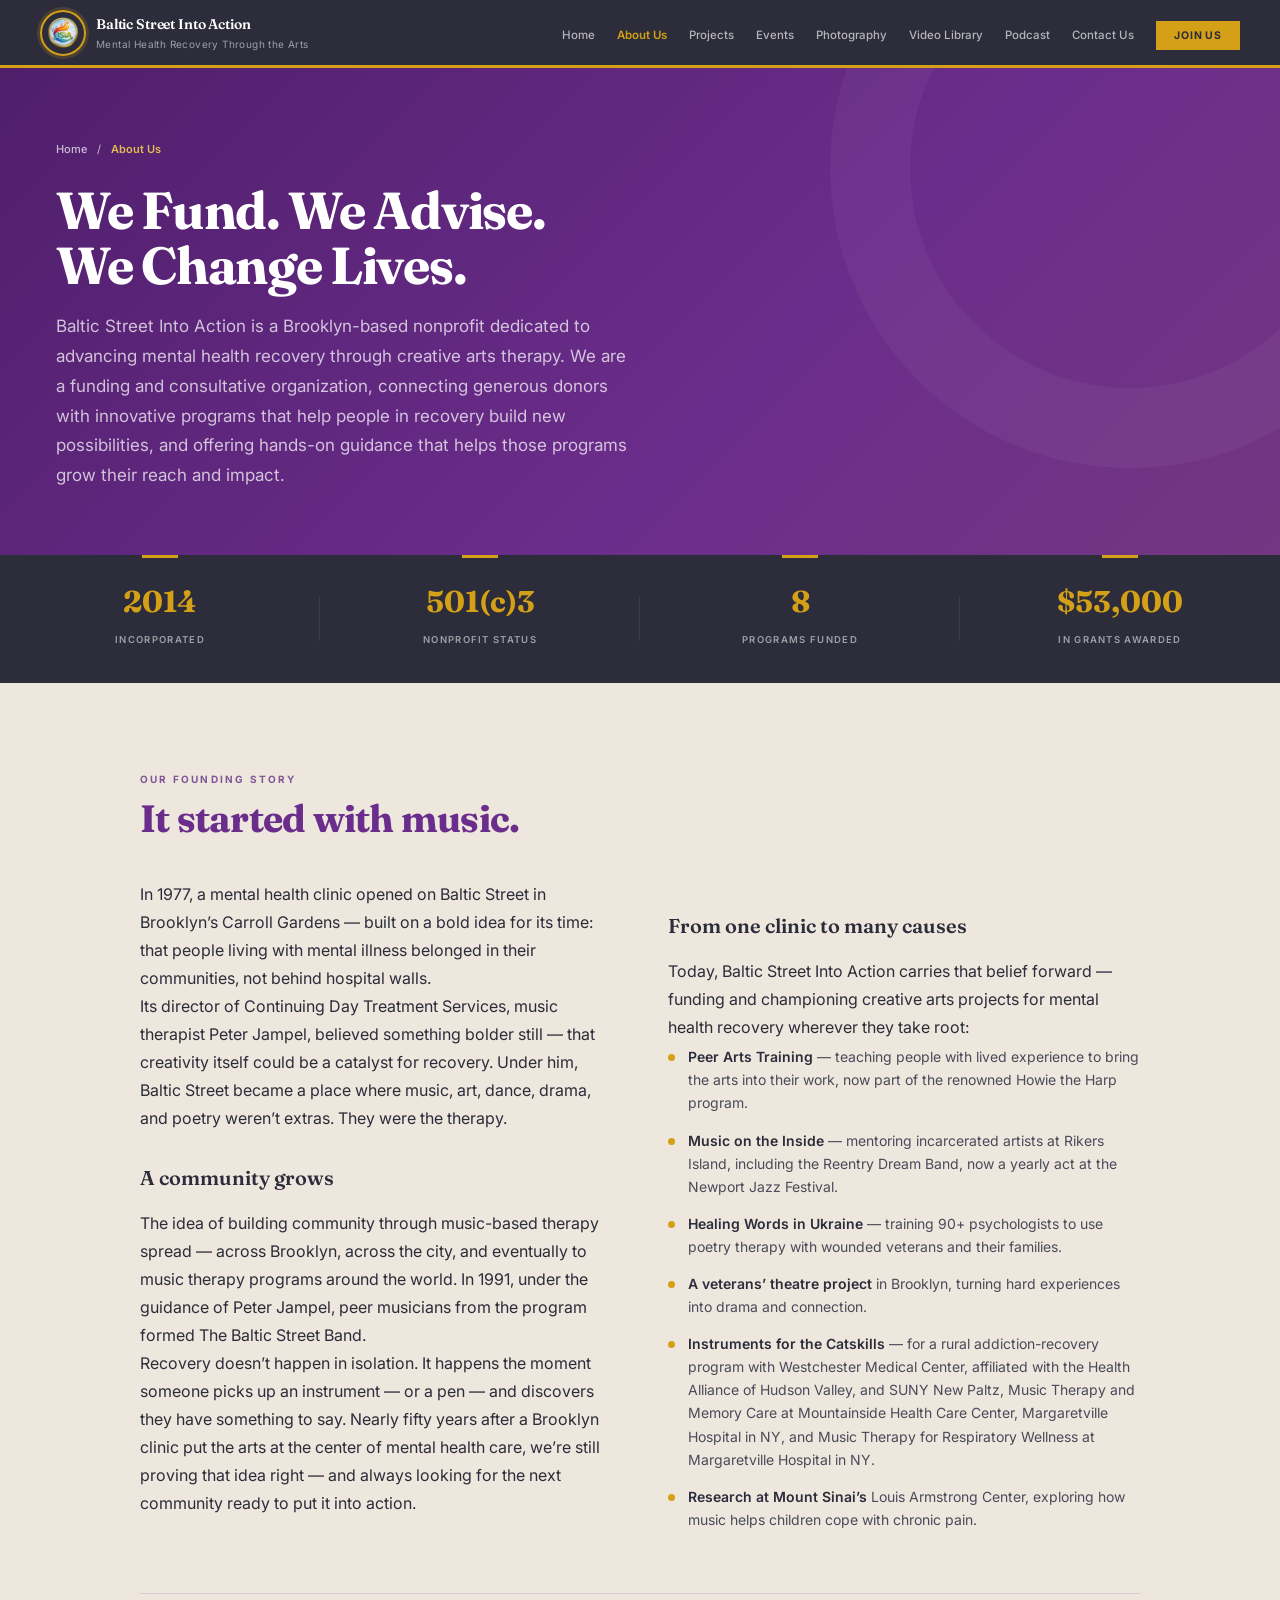
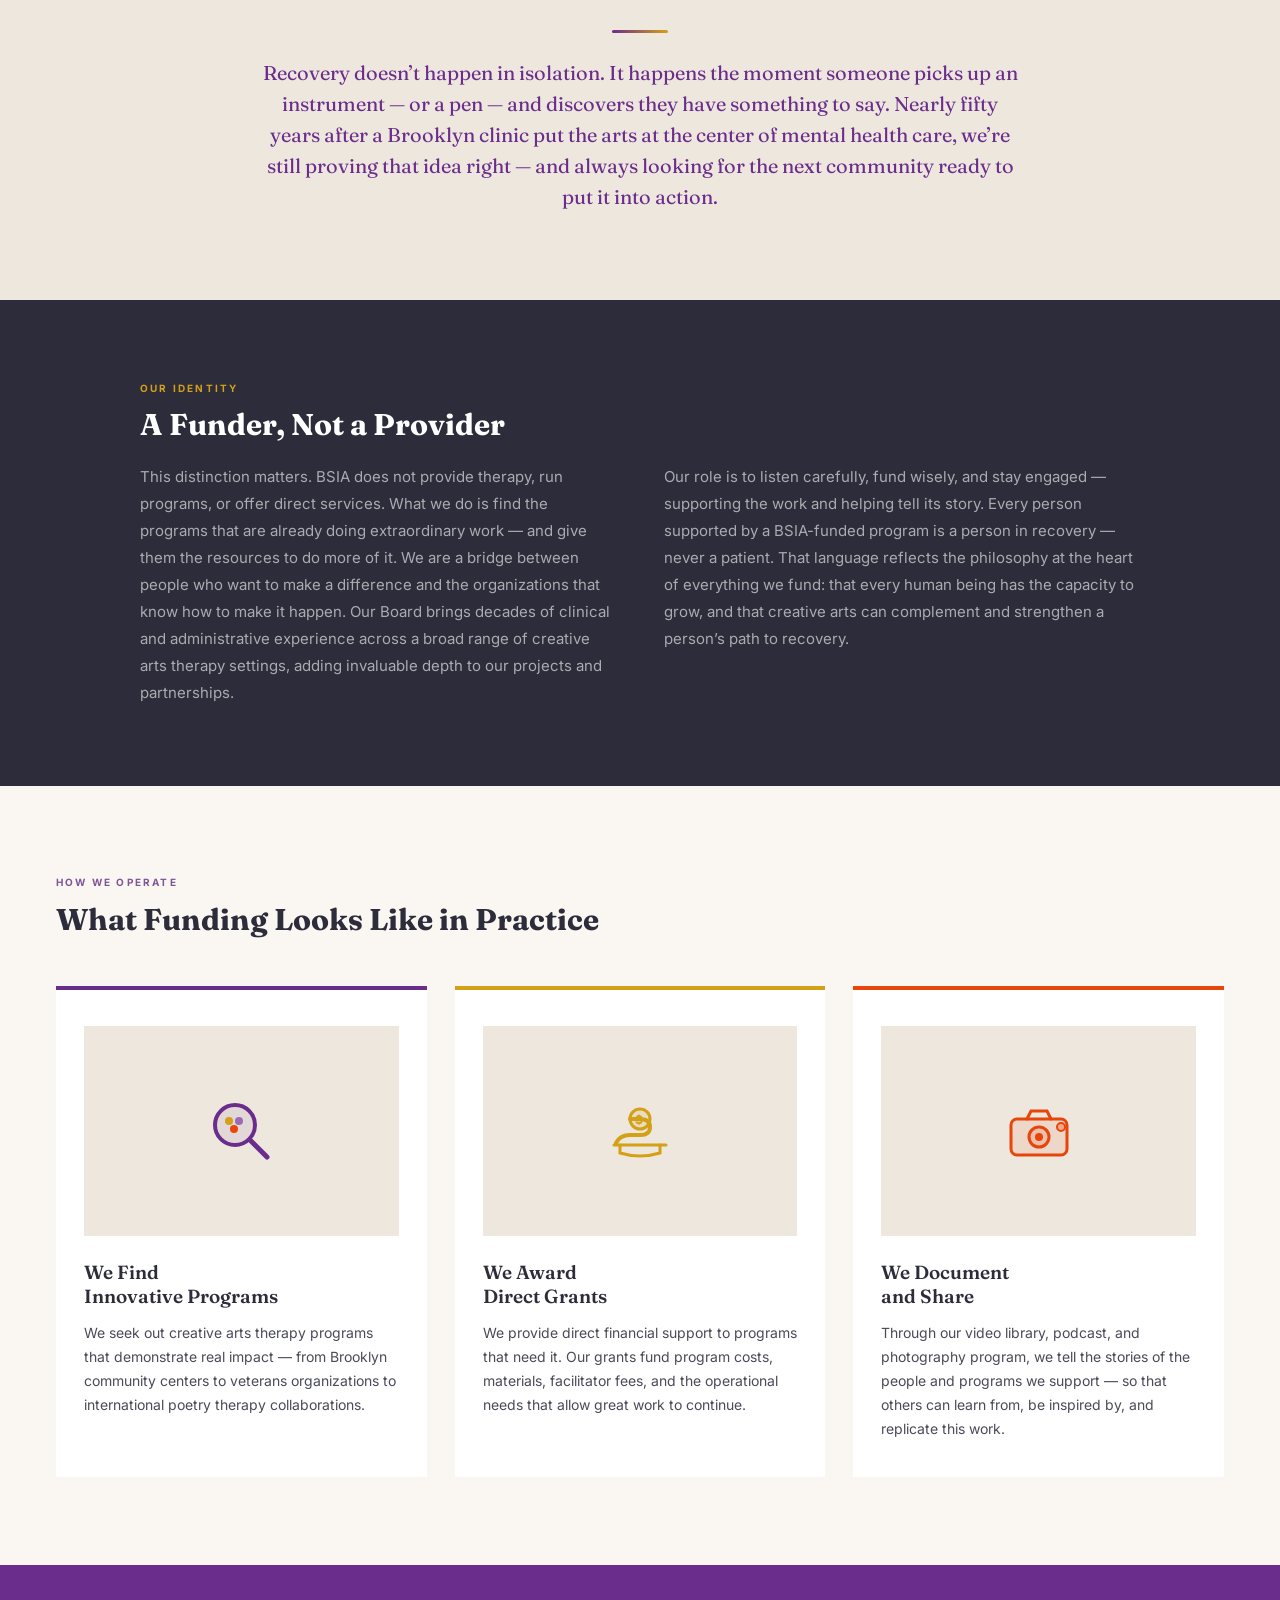
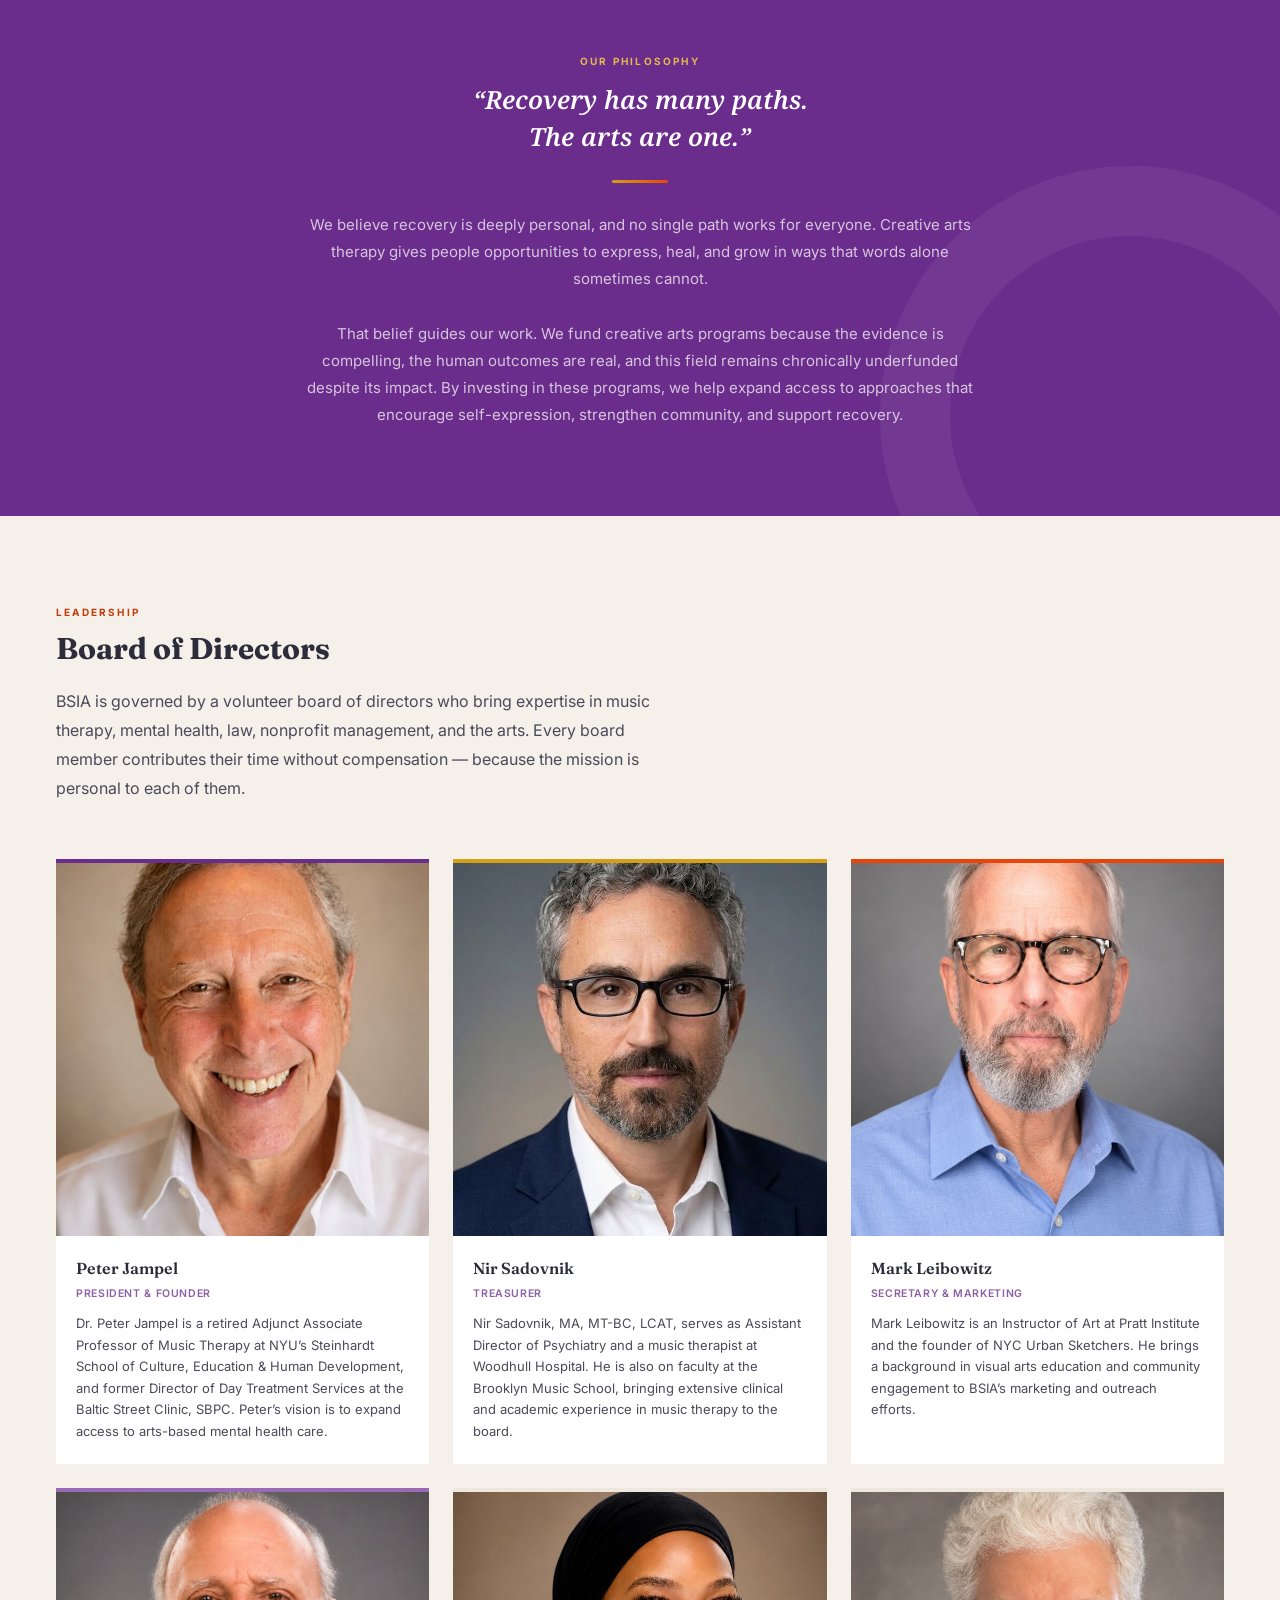
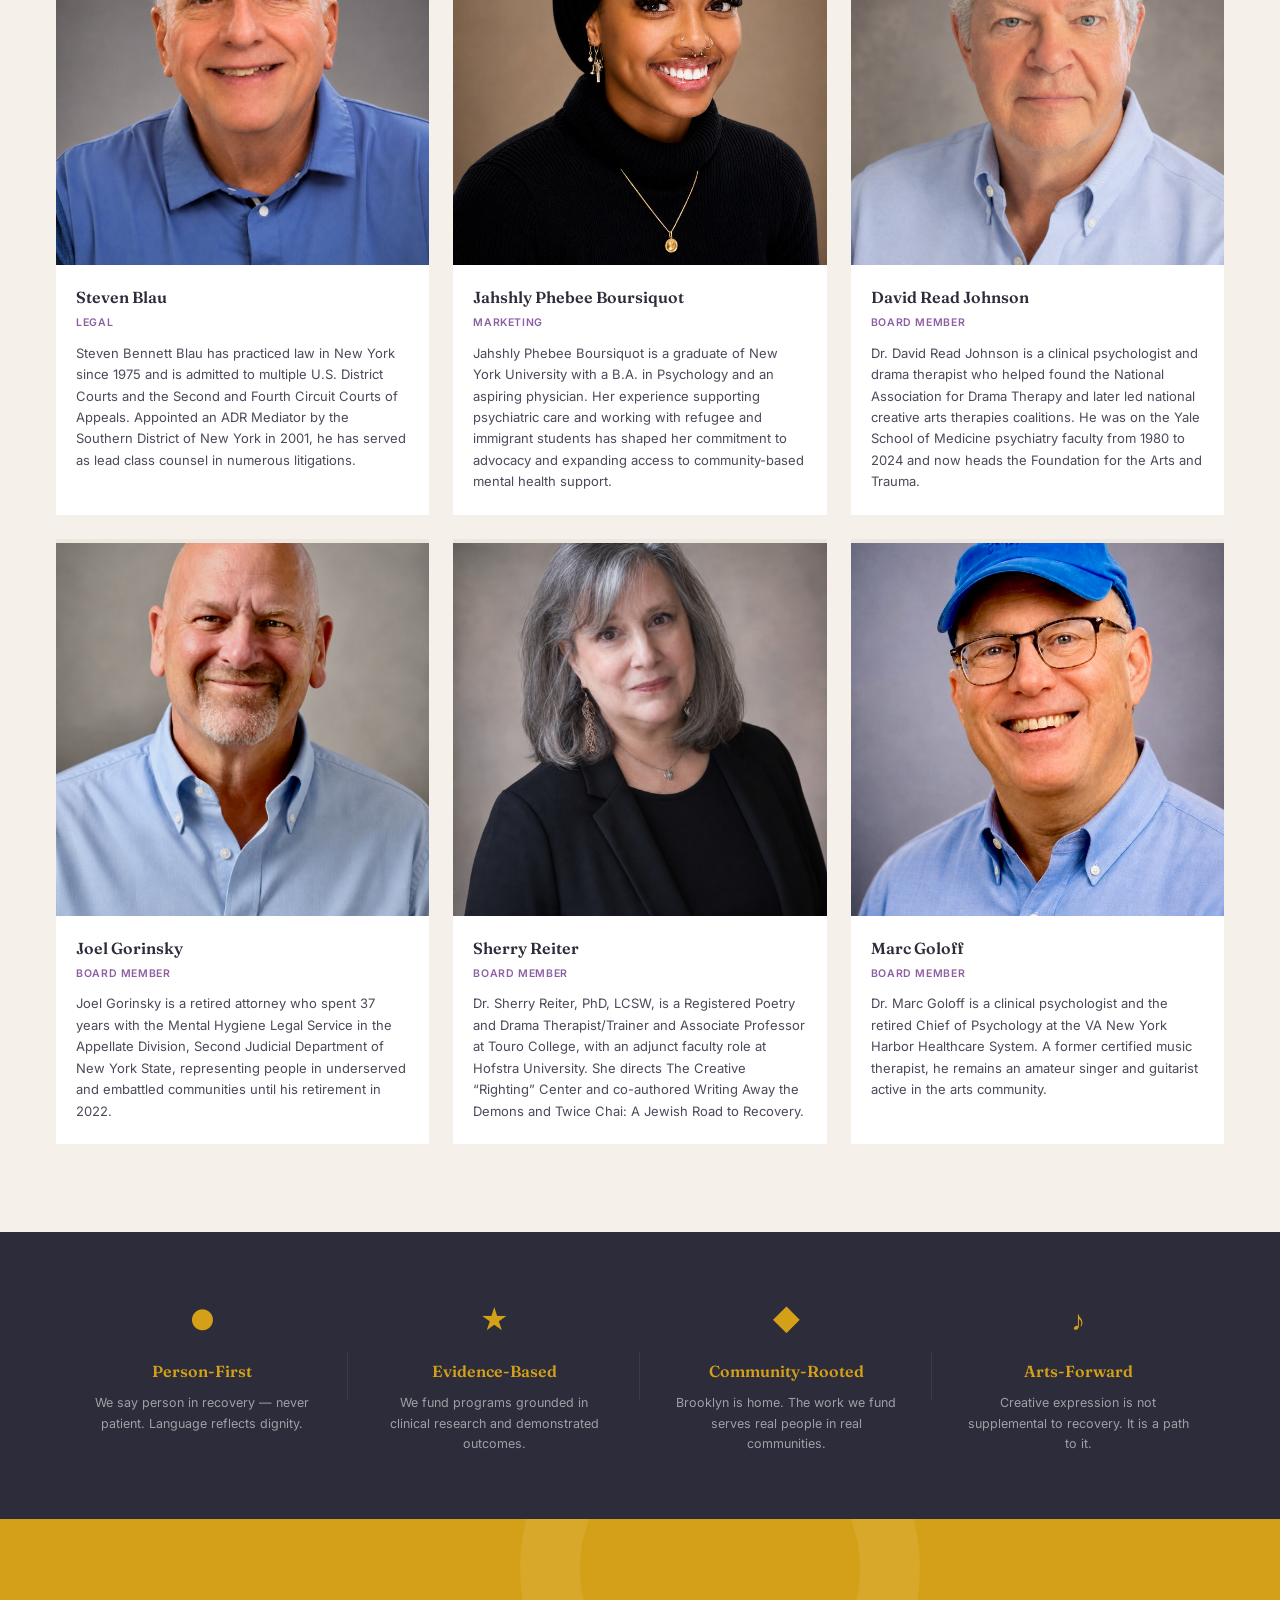
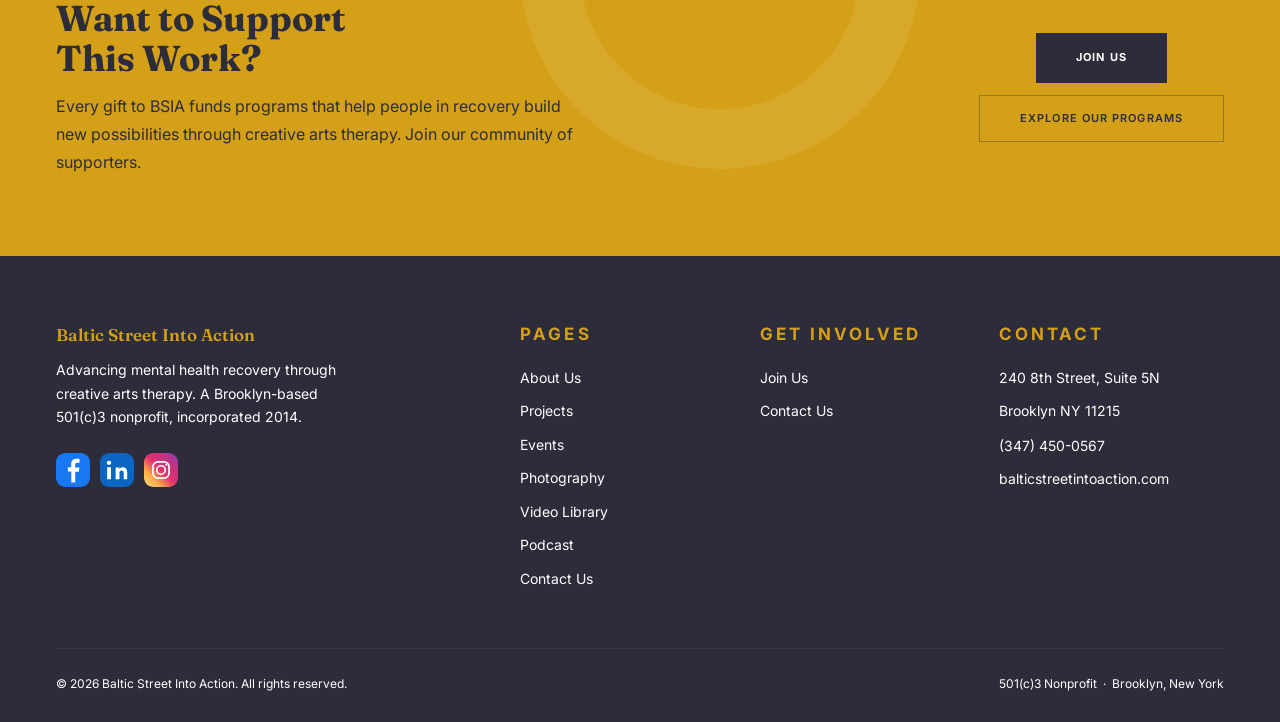
==== about-us.html @ 07575b2f "About Us: Peter's bio wording + remove duplicate 'small' from founding story" ====
<!DOCTYPE html>
<html lang="en">
<head>
<!-- Google tag (gtag.js) -->
<script async src="https://www.googletagmanager.com/gtag/js?id=G-26D89F9DCQ"></script>
<script>
  window.dataLayer = window.dataLayer || [];
  function gtag(){dataLayer.push(arguments);}
  gtag('js', new Date());
  gtag('config', 'G-26D89F9DCQ');
</script>
<meta charset="UTF-8">
<meta name="viewport" content="width=device-width, initial-scale=1.0">
<title>About Us — Baltic Street Into Action</title>
<link href="https://fonts.googleapis.com/css2?family=Fraunces:opsz,wght@9..144,300;9..144,400;9..144,600;9..144,700&family=Noto+Serif:ital,wght@1,600&family=Inter:wght@300;400;500;600;700&display=swap" rel="stylesheet">
<link rel="icon" type="image/png" sizes="32x32" href="favicon-32x32.png">
<link rel="icon" type="image/png" sizes="16x16" href="favicon-16x16.png">
<link rel="apple-touch-icon" sizes="180x180" href="apple-touch-icon.png">
<link rel="stylesheet" href="styles.css">
<style>

body { font-family:"Inter",sans-serif; background:var(--cream);
  color:var(--ink); font-size:16px; line-height:1.75;
  -webkit-font-smoothing:antialiased; }
a { text-decoration:none; }

/* NAV */
.nav {
  position:sticky; top:0; z-index:100; background:var(--ink);
  height:68px; display:flex; align-items:center;
  justify-content:space-between; padding:0 40px;
  border-bottom:3px solid var(--gold);
}
.nav-brand { display:flex; align-items:center; gap:10px; }
.nav-logo-img {
  width:46px; height:46px; border-radius:50%;
  object-fit:cover; border:2px solid var(--gold);
  box-shadow:0 0 0 3px rgba(212,160,23,0.18); flex-shrink:0;
}
.nav-wordmark-name {
  font-family:"Fraunces",serif; font-size:14px;
  font-weight:600; color:white; letter-spacing:-0.01em;
}
.nav-wordmark-sub { font-size:10px; color:rgba(255,255,255,0.55); letter-spacing:0.04em; }
.nav-links { display:flex; align-items:center; gap:22px; list-style:none; }
.nav-links a { font-size:11.5px; font-weight:500; color:rgba(255,255,255,0.65); }
.nav-links a.active { color:var(--gold); font-weight:600; }

/* PAGE HERO */
.page-hero {
  background:var(--violet); padding:72px 56px 64px;
  position:relative; overflow:hidden;
}
.page-hero::before {
  content:""; position:absolute; inset:0;
  background:linear-gradient(135deg,rgba(61,21,86,0.6) 0%,transparent 60%,rgba(212,160,23,0.08) 100%);
  pointer-events:none;
}
.page-hero::after {
  content:""; position:absolute;
  width:600px; height:600px; border-radius:50%;
  border:80px solid rgba(255,255,255,0.04);
  top:-200px; right:-150px; pointer-events:none;
}
.page-hero-inner { position:relative; z-index:1; max-width:720px; }
.breadcrumb { display:flex; align-items:center; gap:10px; margin-bottom:24px; }

.page-hero h1 {
  font-family:"Fraunces",serif; font-size:52px; font-weight:700;
  line-height:1.05; letter-spacing:-0.025em; color:white; margin-bottom:20px;
}
.page-hero h1 em { font-family:"Noto Serif",serif; font-weight:600; font-style:italic; color:rgba(255,255,255,0.7); }
.page-hero-sub {
  font-size:17px; color:rgba(255,255,255,0.72); line-height:1.75; max-width:580px;
}

/* QUICK FACTS */
.quick-facts {
  background:var(--ink); display:grid; grid-template-columns:repeat(4,1fr);
}
.qf-cell {
  padding:32px 20px; text-align:center; position:relative;
}

/* SECTION TAGS */

/* STORY */
.story {
  background:var(--parch-dark); padding:88px 56px;
  display:grid; grid-template-columns:1fr 1fr; gap:80px; align-items:start;
}
.story-left { position:relative; }
.story-qmark {
  font-family:"Fraunces",serif; font-size:200px; font-weight:700;
  color:var(--violet); opacity:0.07; position:absolute;
  top:-48px; left:-20px; line-height:1; pointer-events:none;
}
.section-h2 {
  font-family:"Fraunces",serif; font-size:30px; font-weight:700;
  color:var(--ink); line-height:1.2; margin-bottom:20px;
}
.section-h2.white { color:white; }
.body-text { font-size:16px; color:var(--ink-light); line-height:1.8; margin-bottom:18px; }

.placeholder {
  background:rgba(107,45,139,0.07); border:2px dashed var(--placeholder);
  border-radius:4px; padding:22px 26px; margin-bottom:18px;
}
.pl-label {
  font-size:10px; font-weight:700; letter-spacing:0.18em;
  text-transform:uppercase; color:var(--placeholder); margin-bottom:7px;
}
.pl-hint { font-size:13px; color:var(--soft-violet); font-style:italic; line-height:1.65; }

/* STORY FULL */
.story-full { background:var(--parch-dark); padding:88px 56px; }
.story-full-inner { max-width:1000px; margin:0 auto; }
.story-lead {
  font-family:"Fraunces",serif; font-size:38px; font-weight:700;
  color:var(--violet); line-height:1.1; margin-bottom:40px; letter-spacing:-0.02em;
}
.story-columns {
  display:grid; grid-template-columns:1fr 1fr; gap:56px; margin-bottom:48px;
}
.Recovery doesn&rsquo;t happen in isolation. It happens the moment someone picks up an instrument &mdash; or a pen &mdash; and discovers they have something to say. Nearly fifty years after a Brooklyn clinic put the arts at the center of mental health care, we&rsquo;re still proving that idea right &mdash; and always looking for the next community ready to put it into action. { font-size:15px; color:var(--ink-light); line-height:1.8; margin-bottom:18px; }
.story-subhead {
  font-family:"Fraunces",serif; font-size:20px; font-weight:600;
  color:var(--ink); margin:28px 0 14px;
}
.story-col:first-child .story-subhead:first-of-type { margin-top:28px; }
.story-list { list-style:none; margin-top:4px; }
.story-list li {
  font-size:14px; color:var(--ink-light); line-height:1.65;
  padding-left:20px; margin-bottom:14px; position:relative;
}
.story-list li::before {
  content:""; position:absolute; left:0; top:9px;
  width:7px; height:7px; border-radius:50%; background:var(--gold);
}
.story-list li strong { color:var(--ink); font-weight:600; }
.story-why {
  border-top:1px solid rgba(107,45,139,0.15); padding-top:36px; text-align:center;
}
.story-why-rule {
  width:56px; height:3px; background:linear-gradient(90deg,var(--violet),var(--gold));
  margin:0 auto 24px; border-radius:2px;
}
.story-why-text {
  font-family:"Fraunces",serif; font-size:20px; font-style:normal; font-weight:400;
  color:var(--violet); line-height:1.55; max-width:760px; margin:0 auto;
}

/* IDENTITY */
.identity { background:var(--ink); padding:80px 56px; }
.identity-inner { max-width:1000px; margin:0 auto; }
.identity-grid { display:grid; grid-template-columns:1fr 1fr; gap:48px; margin-top:8px; align-items:start; }
.identity-para { font-size:15px; color:rgba(255,255,255,0.6); line-height:1.8; }

/* HOW WE WORK */
.how-we-work { background:var(--cream); padding:88px 56px; }
.hww-grid {
  display:grid; grid-template-columns:repeat(3,1fr);
  gap:28px; margin-top:48px;
}
.hww-card {
  background:var(--white); padding:36px 28px;
  border-top:4px solid var(--violet);
}
.hww-card:nth-child(2) { border-top-color:var(--gold); }
.hww-card:nth-child(3) { border-top-color:var(--crimson); }

/* Large icon area */
.hww-icon-wrap {
  width:100%; aspect-ratio:3/2;
  background:var(--parch-dark);
  display:flex; align-items:center; justify-content:center;
  margin-bottom:24px; position:relative; overflow:hidden;
}
/* Illustrated icon replacements — SVG inline art */
.hww-icon-wrap svg { width:80px; height:80px; }

.hww-card h3 {
  font-family:"Fraunces",serif; font-size:19px; font-weight:600;
  color:var(--ink); margin-bottom:12px; line-height:1.3;
}
.hww-card p { font-size:14px; color:var(--ink-light); line-height:1.72; }

/* WHY ARTS */
.why-arts {
  background:var(--violet); padding:88px 56px;
  position:relative; overflow:hidden;
}
.why-arts .stag-gold { color:#E0B952; }
.why-arts::before {
  content:""; position:absolute; width:500px; height:500px; border-radius:50%;
  border:70px solid rgba(255,255,255,0.05);
  bottom:-150px; right:-100px; pointer-events:none;
}
.why-arts-inner {
  max-width:820px; margin:0 auto; text-align:center; position:relative; z-index:1;
}
.why-arts-rule {
  width:56px; height:3px;
  background:linear-gradient(90deg,var(--gold),var(--crimson));
  margin:24px auto; border-radius:2px;
}
.why-arts blockquote {
  font-family:"Noto Serif",serif; font-size:25px; font-style:italic;
  font-weight:600; color:white; line-height:1.5;
}
.why-arts-body {
  font-size:15px; color:rgba(255,255,255,0.72); line-height:1.8;
  max-width:680px; margin:28px auto 0;
}

/* BOARD */
.board { background:var(--parchment); padding:88px 56px; }
.board-intro { max-width:600px; margin-bottom:56px; }
.board-grid {
  display:grid; grid-template-columns:repeat(3,1fr);
  gap:24px;
}

/* Second row: 3 cards to fill nicely with 9 members */
.board-card {
  background:var(--white); overflow:hidden;
  transition:transform 0.2s, box-shadow 0.2s;
  border-top:4px solid var(--parch-dark);
}
.board-card:hover { transform:translateY(-4px); box-shadow:0 12px 40px rgba(0,0,0,0.1); }
.board-card.featured { border-top-color:var(--violet); }
.board-card.treasurer{ border-top-color:var(--gold); }
.board-card.secretary{ border-top-color:var(--crimson); }
.board-card.legal    { border-top-color:var(--soft-violet); }

/* Photo placeholder */
.board-photo {
  aspect-ratio:1/1;
  background:linear-gradient(135deg,var(--parch-dark) 0%,var(--parchment) 100%);
  display:flex; align-items:center; justify-content:center;
  position:relative; overflow:hidden;
}
.board-photo::before {
  content:""; position:absolute;
  width:72px; height:72px; border-radius:50%;
  background:var(--placeholder); opacity:0.3;
  top:50%; left:50%; transform:translate(-50%,-62%);
}
.board-photo::after {
  content:""; position:absolute;
  width:110px; height:70px; border-radius:50% 50% 0 0;
  background:var(--placeholder); opacity:0.2;
  bottom:0; left:50%; transform:translateX(-50%);
}
.board-photo-lbl {
  position:absolute; bottom:10px; left:0; right:0;
  text-align:center; font-size:9px; font-weight:700;
  letter-spacing:0.16em; text-transform:uppercase;
  color:var(--soft-violet); z-index:1;
}
.board-body { padding:18px 20px 22px; }
.board-name {
  font-family:"Fraunces",serif; font-size:16px; font-weight:600;
  color:var(--ink); margin-bottom:3px;
}
.board-title-tag {
  font-size:10.5px; font-weight:600; color:#8C5FA3;
  letter-spacing:0.06em; text-transform:uppercase; margin-bottom:10px;
}
.board-bio { font-size:13px; color:var(--ink-light); line-height:1.65; }
.board-bio.ph { color:var(--placeholder); font-style:italic; }

/* VALUES */
.values {
  background:var(--ink); padding:64px 56px;
  display:grid; grid-template-columns:repeat(4,1fr); gap:0;
}
.val-cell { padding:0 32px; text-align:center; position:relative; }
.val-cell:not(:last-child)::after {
  content:""; position:absolute; right:0; top:50%; transform:translateY(-50%);
  width:1px; height:48px; background:rgba(255,255,255,0.08);
}
.val-icon { font-size:28px; margin-bottom:12px; display:block; color:var(--gold); }
.val-title {
  font-family:"Fraunces",serif; font-size:16px; font-weight:600;
  color:var(--gold); margin-bottom:8px;
}
.val-desc { font-size:12.5px; color:rgba(255,255,255,0.55); line-height:1.65; }

/* CTA */
.about-cta {
  background:var(--gold); padding:80px 56px;
  display:grid; grid-template-columns:1fr auto; gap:60px; align-items:center;
  position:relative; overflow:hidden;
}
.about-cta::before {
  content:""; position:absolute; width:400px; height:400px; border-radius:50%;
  border:60px solid rgba(255,255,255,0.08); top:-150px; right:360px; pointer-events:none;
}
.about-cta h2 {
  font-family:"Fraunces",serif; font-size:36px; font-weight:700;
  color:var(--ink); line-height:1.1; margin-bottom:14px;
}
.about-cta p { font-size:16px; color:var(--ink); line-height:1.75; max-width:520px; }
.cta-btns { display:flex; flex-direction:column; gap:12px; align-items:center; }
.btn-ink {
  background:var(--ink); color:white; font-size:11px; font-weight:700;
  letter-spacing:0.1em; text-transform:uppercase; padding:15px 40px;
  white-space:nowrap; display:inline-block;
}
.btn-ol-ink {
  border:1.5px solid rgba(44,44,58,0.35); color:var(--ink);
  font-size:11px; font-weight:600; letter-spacing:0.1em; text-transform:uppercase;
  padding:13px 40px; white-space:nowrap; display:inline-block;
}

/* FOOTER */
footer { background:var(--ink); padding:64px 56px 28px; }
.footer-grid {
  display:grid; grid-template-columns:2.2fr 1fr 1fr 1.2fr;
  gap:52px; padding-bottom:48px;
  border-bottom:1px solid rgba(255,255,255,0.07); margin-bottom:24px;
}
.footer-brand h3 {
  font-family:"Fraunces",serif; font-size:17px; font-weight:600;
  color:var(--gold); margin-bottom:8px;
}
.footer-tagline {
  font-size:14px; color:#fff; line-height:1.7;
  margin-bottom:24px; max-width:280px;
}

.footer-col h4 {
  font-size:17px; font-weight:700; color:var(--gold);
  letter-spacing:0.18em; text-transform:uppercase; margin-bottom:16px;
}

.footer-col ul li { font-size:14px; color:#fff; margin-bottom:9px; }
.footer-col ul li a { color:#fff; text-decoration:none; }
.footer-col ul li a:hover { color:#fff; }
.footer-bottom {
  display:flex; justify-content:space-between;
  font-size:12px; color:#fff;
}
</style>
</head>
<body>

<!-- NAV with real logo -->
<nav class="nav">
  <div class="nav-brand">
    <img class="nav-logo-img" src="[data-uri]" alt="BSIA Logo">
    <div>
      <div class="nav-wordmark-name">Baltic Street Into Action</div>
      <div class="nav-wordmark-sub">Mental Health Recovery Through the Arts</div>
    </div>
  </div>
  <ul class="nav-links">
    <li><a href="index.html">Home</a></li>
    <li><a href="about-us.html" class="active">About Us</a></li>
    <li><a href="projects.html">Projects</a></li>
    <li><a href="events.html">Events</a></li>
    <li><a href="photos.html">Photography</a></li>
    <li><a href="video.html">Video Library</a></li>
    <li><a href="podcasts.html">Podcast</a></li>

    <li><a href="donate.html">Contact Us</a></li>
    <li><a href="https://www.paypal.com/donate/?hosted_button_id=M57H6QKS82MAC" target="_blank" rel="noopener" class="nav-donate">Join Us</a></li>
  </ul>
</nav>

<!-- PAGE HERO -->
<section class="page-hero">
  <div class="page-hero-inner">
    <div class="breadcrumb">
      <span class="bc-home">Home</span>
      <span class="bc-sep">/</span>
      <span class="bc-cur">About Us</span>
    </div>
    <h1>We Fund. We Advise.<br>We Change Lives.</h1>
    <p class="page-hero-sub">Baltic Street Into Action is a Brooklyn-based nonprofit dedicated to advancing mental health recovery through creative arts therapy. We are a funding and consultative organization, connecting generous donors with innovative programs that help people in recovery build new possibilities, and offering hands-on guidance that helps those programs grow their reach and impact.</p>
  </div>
</section>

<!-- QUICK FACTS -->
<div class="quick-facts">
  <div class="qf-cell"><span class="qf-num">2014</span><span class="qf-lbl">Incorporated</span></div>
  <div class="qf-cell"><span class="qf-num">501(c)3</span><span class="qf-lbl">Nonprofit Status</span></div>
  <div class="qf-cell"><span class="qf-num">8</span><span class="qf-lbl">Programs Funded</span></div>
  <div class="qf-cell"><span class="qf-num">$53,000</span><span class="qf-lbl">In Grants Awarded</span></div>
</div>

<!-- OUR STORY: Founder's narrative, full-width -->
<section class="story-full">
  <div class="story-full-inner">
    <div class="stag stag-violet">Our Founding Story</div>
    <h2 class="story-lead">It started with music.</h2>

    <div class="story-columns">
      <div class="story-col">
        <p class="story-para">In 1977, a mental health clinic opened on Baltic Street in Brooklyn&rsquo;s Carroll Gardens &mdash; built on a bold idea for its time: that people living with mental illness belonged in their communities, not behind hospital walls.</p>

        <p class="story-para">Its director of Continuing Day Treatment Services, music therapist Peter Jampel, believed something bolder still &mdash; that creativity itself could be a catalyst for recovery. Under him, Baltic Street became a place where music, art, dance, drama, and poetry weren&rsquo;t extras. They were the therapy.</p>

        <h3 class="story-subhead">A community grows</h3>
        <p class="story-para">The idea of building community through music-based therapy spread &mdash; across Brooklyn, across the city, and eventually to music therapy programs around the world. In 1991, under the guidance of Peter Jampel, peer musicians from the program formed The Baltic Street Band.</p>

        <p class="story-para">Recovery doesn&rsquo;t happen in isolation. It happens the moment someone picks up an instrument &mdash; or a pen &mdash; and discovers they have something to say. Nearly fifty years after a Brooklyn clinic put the arts at the center of mental health care, we&rsquo;re still proving that idea right &mdash; and always looking for the next community ready to put it into action.</p>
      </div>

      <div class="story-col">
        <h3 class="story-subhead">From one clinic to many causes</h3>
        <p class="story-para">Today, Baltic Street Into Action carries that belief forward &mdash; funding and championing creative arts projects for mental health recovery wherever they take root:</p>

        <ul class="story-list">
          <li><strong>Peer Arts Training</strong> &mdash; teaching people with lived experience to bring the arts into their work, now part of the renowned Howie the Harp program.</li>
          <li><strong>Music on the Inside</strong> &mdash; mentoring incarcerated artists at Rikers Island, including the Reentry Dream Band, now a yearly act at the Newport Jazz Festival.</li>
          <li><strong>Healing Words in Ukraine</strong> &mdash; training 90+ psychologists to use poetry therapy with wounded veterans and their families.</li>
          <li><strong>A veterans&rsquo; theatre project</strong> in Brooklyn, turning hard experiences into drama and connection.</li>
          <li><strong>Instruments for the Catskills</strong> &mdash; for a rural addiction-recovery program with Westchester Medical Center, affiliated with the Health Alliance of Hudson Valley, and SUNY New Paltz, Music Therapy and Memory Care at Mountainside Health Care Center, Margaretville Hospital in NY, and Music Therapy for Respiratory Wellness at Margaretville Hospital in NY.</li>
          <li><strong>Research at Mount Sinai&rsquo;s</strong> Louis Armstrong Center, exploring how music helps children cope with chronic pain.</li>
        </ul>
      </div>
    </div>

    <div class="story-why">
      <div class="story-why-rule"></div>
      <p class="story-why-text">Recovery doesn&rsquo;t happen in isolation. It happens the moment someone picks up an instrument &mdash; or a pen &mdash; and discovers they have something to say. Nearly fifty years after a Brooklyn clinic put the arts at the center of mental health care, we&rsquo;re still proving that idea right &mdash; and always looking for the next community ready to put it into action.</p>
    </div>
  </div>
</section>

<!-- OUR IDENTITY: Funder Not Provider, own section -->
<section class="identity">
  <div class="identity-inner">
    <div class="stag stag-gold">Our Identity</div>
    <h2 class="section-h2 white">A Funder, Not a Provider</h2>
    <div class="identity-grid">
      <p class="identity-para">This distinction matters. BSIA does not provide therapy, run programs, or offer direct services. What we do is find the programs that are already doing extraordinary work &mdash; and give them the resources to do more of it. We are a bridge between people who want to make a difference and the organizations that know how to make it happen. Our Board brings decades of clinical and administrative experience across a broad range of creative arts therapy settings, adding invaluable depth to our projects and partnerships.</p>
      <p class="identity-para">Our role is to listen carefully, fund wisely, and stay engaged &mdash; supporting the work and helping tell its story. Every person supported by a BSIA-funded program is a person in recovery &mdash; never a patient. That language reflects the philosophy at the heart of everything we fund: that every human being has the capacity to grow, and that creative arts can complement and strengthen a person&rsquo;s path to recovery.</p>
    </div>
  </div>
</section>

<!-- HOW WE WORK — larger illustrated icons -->
<section class="how-we-work">
  <div class="stag stag-violet">How We Operate</div>
  <h2 class="section-h2">What Funding Looks Like in Practice</h2>
  <div class="hww-grid">

    <div class="hww-card">
      <div class="hww-icon-wrap">
        <!-- Illustrated: magnifying glass over community -->
        <svg viewBox="0 0 80 80" fill="none" xmlns="http://www.w3.org/2000/svg">
          <circle cx="34" cy="34" r="20" stroke="#6B2D8B" stroke-width="4" fill="rgba(107,45,139,0.08)"/>
          <line x1="49" y1="49" x2="66" y2="66" stroke="#6B2D8B" stroke-width="5" stroke-linecap="round"/>
          <circle cx="28" cy="30" r="4" fill="#D4A017"/>
          <circle cx="38" cy="30" r="4" fill="#9B6AB5"/>
          <circle cx="33" cy="38" r="4" fill="#E8450A"/>
        </svg>
      </div>
      <h3>We Find<br>Innovative Programs</h3>
      <p>We seek out creative arts therapy programs that demonstrate real impact &mdash; from Brooklyn community centers to veterans organizations to international poetry therapy collaborations.</p>
    </div>

    <div class="hww-card">
      <div class="hww-icon-wrap">
        <!-- Illustrated: grant / giving hands -->
        <svg viewBox="0 0 80 80" fill="none" xmlns="http://www.w3.org/2000/svg">
          <path d="M16 52 Q20 44 30 44 L40 44 Q50 44 50 36 Q50 28 40 28 L30 28" stroke="#D4A017" stroke-width="4" stroke-linecap="round" fill="none"/>
          <circle cx="40" cy="28" r="10" fill="rgba(212,160,23,0.15)" stroke="#D4A017" stroke-width="3"/>
          <text x="35" y="33" font-size="12" fill="#D4A017" font-weight="bold">$</text>
          <path d="M14 54 L66 54" stroke="#D4A017" stroke-width="3" stroke-linecap="round"/>
          <path d="M20 54 L20 62 Q40 68 60 62 L60 54" stroke="#D4A017" stroke-width="3" stroke-linecap="round" fill="none"/>
        </svg>
      </div>
      <h3>We Award<br>Direct Grants</h3>
      <p>We provide direct financial support to programs that need it. Our grants fund program costs, materials, facilitator fees, and the operational needs that allow great work to continue.</p>
    </div>

    <div class="hww-card">
      <div class="hww-icon-wrap">
        <!-- Illustrated: camera / storytelling -->
        <svg viewBox="0 0 80 80" fill="none" xmlns="http://www.w3.org/2000/svg">
          <rect x="12" y="28" width="56" height="36" rx="6" fill="rgba(232,69,10,0.1)" stroke="#E8450A" stroke-width="3"/>
          <circle cx="40" cy="46" r="10" fill="rgba(232,69,10,0.15)" stroke="#E8450A" stroke-width="3"/>
          <circle cx="40" cy="46" r="4" fill="#E8450A"/>
          <path d="M28 28 L32 20 L48 20 L52 28" stroke="#E8450A" stroke-width="3" stroke-linecap="round" fill="none"/>
          <circle cx="62" cy="36" r="4" fill="rgba(232,69,10,0.3)" stroke="#E8450A" stroke-width="2"/>
        </svg>
      </div>
      <h3>We Document<br>and Share</h3>
      <p>Through our video library, podcast, and photography program, we tell the stories of the people and programs we support &mdash; so that others can learn from, be inspired by, and replicate this work.</p>
    </div>

  </div>
</section>

<!-- WHY CREATIVE ARTS THERAPY -->
<section class="why-arts">
  <div class="why-arts-inner">
    <div class="stag stag-gold">Our Philosophy</div>
    <blockquote>&ldquo;Recovery has many paths.<br>The arts are one.&rdquo;</blockquote>
    <div class="why-arts-rule"></div>
    <p class="why-arts-body">We believe recovery is deeply personal, and no single path works for everyone. Creative arts therapy gives people opportunities to express, heal, and grow in ways that words alone sometimes cannot.</p>
    <p class="why-arts-body">That belief guides our work. We fund creative arts programs because the evidence is compelling, the human outcomes are real, and this field remains chronically underfunded despite its impact. By investing in these programs, we help expand access to approaches that encourage self-expression, strengthen community, and support recovery.</p>
  </div>
</section>

<!-- BOARD OF DIRECTORS — 9 members, 3x3 grid -->
<section class="board" id="board">
  <div class="board-intro">
    <div class="stag stag-crimson">Leadership</div>
    <h2 class="section-h2">Board of Directors</h2>
    <p class="body-text">BSIA is governed by a volunteer board of directors who bring expertise in music therapy, mental health, law, nonprofit management, and the arts. Every board member contributes their time without compensation &mdash; because the mission is personal to each of them.</p>
  </div>

  <div class="board-grid">

    <!-- ROW 1 -->
    <div class="board-card featured">
      <div class="board-photo"><img src="peter-jampel.jpg" alt="Peter Jampel" style="position:absolute;inset:0;width:100%;height:100%;object-fit:cover;z-index:2;"></div>
      <div class="board-body">
        <div class="board-name">Peter Jampel</div>
        <div class="board-title-tag">President &amp; Founder</div>
        <div class="board-bio">Dr. Peter Jampel is a retired Adjunct Associate Professor of Music Therapy at NYU&rsquo;s Steinhardt School of Culture, Education &amp; Human Development, and former Director of Day Treatment Services at the Baltic Street Clinic, SBPC. Peter&rsquo;s vision is to expand access to arts-based mental health care.</div>
      </div>
    </div>

    <div class="board-card treasurer">
      <div class="board-photo"><img src="nir-sadovnik.jpg" alt="Nir Sadovnik" style="position:absolute;inset:0;width:100%;height:100%;object-fit:cover;z-index:2;"></div>
      <div class="board-body">
        <div class="board-name">Nir Sadovnik</div>
        <div class="board-title-tag">Treasurer</div>
        <div class="board-bio">Nir Sadovnik, MA, MT-BC, LCAT, serves as Assistant Director of Psychiatry and a music therapist at Woodhull Hospital. He is also on faculty at the Brooklyn Music School, bringing extensive clinical and academic experience in music therapy to the board.</div>
      </div>
    </div>

    <div class="board-card secretary">
      <div class="board-photo"><img src="mark-leibowitz.jpg" alt="Mark Leibowitz" style="position:absolute;inset:0;width:100%;height:100%;object-fit:cover;z-index:2;"></div>
      <div class="board-body">
        <div class="board-name">Mark Leibowitz</div>
        <div class="board-title-tag">Secretary &amp; Marketing</div>
        <div class="board-bio">Mark Leibowitz is an Instructor of Art at Pratt Institute and the founder of NYC Urban Sketchers. He brings a background in visual arts education and community engagement to BSIA&rsquo;s marketing and outreach efforts.</div>
      </div>
    </div>

    <!-- ROW 2 -->
    <div class="board-card legal">
      <div class="board-photo"><img src="steven-blau.jpg" alt="Steven Blau" style="position:absolute;inset:0;width:100%;height:100%;object-fit:cover;z-index:2;"></div>
      <div class="board-body">
        <div class="board-name">Steven Blau</div>
        <div class="board-title-tag">Legal</div>
        <div class="board-bio">Steven Bennett Blau has practiced law in New York since 1975 and is admitted to multiple U.S. District Courts and the Second and Fourth Circuit Courts of Appeals. Appointed an ADR Mediator by the Southern District of New York in 2001, he has served as lead class counsel in numerous litigations.</div>
      </div>
    </div>

    <div class="board-card">
      <div class="board-photo"><img src="jahshly-boursiquot.jpg" alt="Jahshly Phebee Boursiquot" style="position:absolute;inset:0;width:100%;height:100%;object-fit:cover;z-index:2;"></div>
      <div class="board-body">
        <div class="board-name">Jahshly Phebee Boursiquot</div>
        <div class="board-title-tag">Marketing</div>
        <div class="board-bio">Jahshly Phebee Boursiquot is a graduate of New York University with a B.A. in Psychology and an aspiring physician. Her experience supporting psychiatric care and working with refugee and immigrant students has shaped her commitment to advocacy and expanding access to community-based mental health support.</div>
      </div>
    </div>

    <div class="board-card">
      <div class="board-photo"><img src="David%20Johnson.png" alt="David Read Johnson" style="position:absolute;inset:0;width:100%;height:100%;object-fit:cover;z-index:2;"></div>
      <div class="board-body">
        <div class="board-name">David Read Johnson</div>
        <div class="board-title-tag">Board Member</div>
        <div class="board-bio">Dr. David Read Johnson is a clinical psychologist and drama therapist who helped found the National Association for Drama Therapy and later led national creative arts therapies coalitions. He was on the Yale School of Medicine psychiatry faculty from 1980 to 2024 and now heads the Foundation for the Arts and Trauma.</div>
      </div>
    </div>

    <!-- ROW 3 -->
    <div class="board-card">
      <div class="board-photo"><img src="Joel%20Gorinsky.jpeg" alt="Joel Gorinsky" style="position:absolute;inset:0;width:100%;height:100%;object-fit:cover;z-index:2;"></div>
      <div class="board-body">
        <div class="board-name">Joel Gorinsky</div>
        <div class="board-title-tag">Board Member</div>
        <div class="board-bio">Joel Gorinsky is a retired attorney who spent 37 years with the Mental Hygiene Legal Service in the Appellate Division, Second Judicial Department of New York State, representing people in underserved and embattled communities until his retirement in 2022.</div>
      </div>
    </div>

    <div class="board-card">
      <div class="board-photo"><img src="Sherry%20Reiter.png" alt="Sherry Reiter" style="position:absolute;inset:0;width:100%;height:100%;object-fit:cover;z-index:2;"></div>
      <div class="board-body">
        <div class="board-name">Sherry Reiter</div>
        <div class="board-title-tag">Board Member</div>
        <div class="board-bio">Dr. Sherry Reiter, PhD, LCSW, is a Registered Poetry and Drama Therapist/Trainer and Associate Professor at Touro College, with an adjunct faculty role at Hofstra University. She directs The Creative &ldquo;Righting&rdquo; Center and co-authored Writing Away the Demons and Twice Chai: A Jewish Road to Recovery.</div>
      </div>
    </div>

    <div class="board-card">
      <div class="board-photo"><img src="marc-goloff.jpg" alt="Marc Goloff" style="position:absolute;inset:0;width:100%;height:100%;object-fit:cover;z-index:2;"></div>
      <div class="board-body">
        <div class="board-name">Marc Goloff</div>
        <div class="board-title-tag">Board Member</div>
        <div class="board-bio">Dr. Marc Goloff is a clinical psychologist and the retired Chief of Psychology at the VA New York Harbor Healthcare System. A former certified music therapist, he remains an amateur singer and guitarist active in the arts community.</div>
      </div>
    </div>

  </div>
</section>

<!-- VALUES -->
<div class="values">
  <div class="val-cell">
    <span class="val-icon">&#9679;</span>
    <div class="val-title">Person-First</div>
    <div class="val-desc">We say person in recovery &mdash; never patient. Language reflects dignity.</div>
  </div>
  <div class="val-cell">
    <span class="val-icon">&#9733;</span>
    <div class="val-title">Evidence-Based</div>
    <div class="val-desc">We fund programs grounded in clinical research and demonstrated outcomes.</div>
  </div>
  <div class="val-cell">
    <span class="val-icon">&#9670;</span>
    <div class="val-title">Community-Rooted</div>
    <div class="val-desc">Brooklyn is home. The work we fund serves real people in real communities.</div>
  </div>
  <div class="val-cell">
    <span class="val-icon">&#9834;</span>
    <div class="val-title">Arts-Forward</div>
    <div class="val-desc">Creative expression is not supplemental to recovery. It is a path to it.</div>
  </div>
</div>

<!-- CTA -->
<section class="about-cta">
  <div>
    <h2>Want to Support<br>This Work?</h2>
    <p>Every gift to BSIA funds programs that help people in recovery build new possibilities through creative arts therapy. Join our community of supporters.</p>
  </div>
  <div class="cta-btns">
    <a href="https://www.paypal.com/donate/?hosted_button_id=M57H6QKS82MAC" target="_blank" rel="noopener" class="btn-ink">Join Us</a>
    <a href="projects.html" class="btn-ol-ink">Explore Our Programs</a>
  </div>
</section>

<!-- FOOTER -->
<footer>
  <div class="footer-grid">
    <div class="footer-brand">
      <h3>Baltic Street Into Action</h3>
      <p class="footer-tagline">Advancing mental health recovery through creative arts therapy. A Brooklyn-based 501(c)3 nonprofit, incorporated 2014.</p>
      <div class="footer-socials">
        <a href="https://www.facebook.com/profile.php?id=61588316076683" class="footer-soc" aria-label="Facebook" target="_blank" rel="noopener"><svg viewBox="0 0 40 40" width="34" height="34" aria-hidden="true" focusable="false"><rect width="40" height="40" rx="9" fill="#1877F2"/><path fill="#fff" d="M22.6 35V22.1h4.3l.6-5h-4.9v-3.2c0-1.4.4-2.4 2.5-2.4h2.6V7.1c-.5-.1-2-.2-3.7-.2-3.7 0-6.2 2.2-6.2 6.4v3.6H14v5h4v12.9h4.6z"/></svg></a>
        <a href="https://www.linkedin.com/company/baltic-street-into-action" class="footer-soc" aria-label="LinkedIn" target="_blank" rel="noopener"><svg viewBox="0 0 40 40" width="34" height="34" aria-hidden="true" focusable="false"><rect width="40" height="40" rx="9" fill="#0A66C2"/><path fill="#fff" d="M12.9 16.9H8.4V31h4.5V16.9zM10.6 9c-1.5 0-2.6 1.1-2.6 2.5 0 1.4 1 2.5 2.5 2.5h.1c1.6 0 2.6-1.1 2.6-2.5C13.2 10.1 12.2 9 10.6 9zM32 22.9c0-4.1-2.2-6-5.1-6-2.4 0-3.4 1.3-4 2.2v-1.9h-4.5c.1 1.2 0 13.8 0 13.8h4.5v-7.7c0-.4 0-.8.2-1.1.3-.8 1.1-1.7 2.4-1.7 1.7 0 2.4 1.3 2.4 3.2V31H32v-8.1z"/></svg></a>
        <a href="https://www.instagram.com/balticstreetintoaction/" class="footer-soc" aria-label="Instagram" target="_blank" rel="noopener"><svg viewBox="0 0 40 40" width="34" height="34" aria-hidden="true" focusable="false"><defs><linearGradient id="igGrad" x1="0%" y1="100%" x2="100%" y2="0%"><stop offset="0%" stop-color="#FFDC80"/><stop offset="25%" stop-color="#FCAF45"/><stop offset="50%" stop-color="#E1306C"/><stop offset="75%" stop-color="#C13584"/><stop offset="100%" stop-color="#833AB4"/></linearGradient></defs><rect width="40" height="40" rx="9" fill="url(#igGrad)"/><rect x="10.5" y="10.5" width="19" height="19" rx="6" fill="none" stroke="#fff" stroke-width="2"/><circle cx="20" cy="20" r="5" fill="none" stroke="#fff" stroke-width="2"/><circle cx="26.2" cy="13.8" r="1.3" fill="#fff"/></svg></a>
      </div>
    </div>
    <div class="footer-col">
      <h4>Pages</h4>
      <ul>
        <li><a href="about-us.html">About Us</a></li><li><a href="projects.html">Projects</a></li><li><a href="events.html">Events</a></li>
        <li><a href="photos.html">Photography</a></li>
        <li><a href="video.html">Video Library</a></li><li><a href="podcasts.html">Podcast</a></li><li><a href="donate.html">Contact Us</a></li>
      </ul>
    </div>
    <div class="footer-col">
      <h4>Get Involved</h4>
      <ul><li><a href="https://www.paypal.com/donate/?hosted_button_id=M57H6QKS82MAC" target="_blank" rel="noopener">Join Us</a></li><li><a href="donate.html">Contact Us</a></li></ul>
    </div>
    <div class="footer-col">
      <h4>Contact</h4>
      <ul>
        <li>240 8th Street, Suite 5N</li><li>Brooklyn NY 11215</li>
        <li style="margin-top:10px;">(347) 450-0567</li>
        <li><a href="https://balticstreetintoaction.com/" target="_blank" rel="noopener">balticstreetintoaction.com</a></li>
      </ul>
    </div>
  </div>
  <div class="footer-bottom">
    <span>&copy; 2026 Baltic Street Into Action. All rights reserved.</span>
    <span>501(c)3 Nonprofit &nbsp;&middot;&nbsp; Brooklyn, New York</span>
  </div>
</footer>

</body>
</html>
---- styles.css ----
/* ============================================================
   Baltic Street Into Action — Shared Site Stylesheet
   Common design tokens, reset, nav, footer, and repeated
   component styles used across multiple pages.
   Page-specific styles remain in each page's own <style> block.
   ============================================================ */

*, *::before, *::after { box-sizing: border-box; margin: 0; padding: 0; }

:root {
  --violet: #6B2D8B;
  --violet-dark: #4A1E61;
  --violet-deep: #3D1556;
  --gold: #D4A017;
  --crimson: #E8450A;
  --soft-violet: #9B6AB5;
  --parchment: #F5F0EA;
  --parch-dark: #EDE7DE;
  --ink: #2C2C3A;
  --ink-light: #4A4A5A;
  --cream: #FAF7F3;
  --white: #FFFFFF;
  --gray-mid: #888899;
  --placeholder: #C8BFD8;
}

html { scroll-behavior: smooth; }

/* Breadcrumb */
.bc-home { font-size:11px; color:rgba(255,255,255,0.7); font-weight:500; }
.bc-sep  { color:rgba(255,255,255,0.7); font-size:11px; }
.bc-cur  { font-size:11px; color:#E0B952; font-weight:600; }
.breadcrumb .here { color:#E0B952; }
.breadcrumb .sep { margin:0 8px; }

/* Nav */
.nav-donate {
  background:var(--gold); color:var(--ink) !important;
  font-weight:700 !important; font-size:10.5px !important;
  letter-spacing:0.08em; text-transform:uppercase; padding:8px 18px;
}

/* Section tags / labels */
.stag {
  font-size:10px; font-weight:700; letter-spacing:0.22em;
  text-transform:uppercase; margin-bottom:10px;
}
.stag-violet { color:#815696; }
.stag-gold   { color:var(--gold); }
.stag-crimson{ color:#C43A09; }

/* Buttons */
.btn { display:inline-block; font-size:11px; font-weight:600; text-transform:uppercase; letter-spacing:0.08em;
  padding:13px 28px; transition:opacity .15s; }
.btn:hover { opacity:0.88; }
.btn-crimson { background:#D6400A; color:#fff; }
.btn-donate { background:var(--gold); color:var(--ink) !important; font-size:10.5px; font-weight:700 !important;
  text-transform:uppercase; letter-spacing:0.08em; padding:8px 18px; }
.btn-donate:hover { background:#E4B334; }
.btn-outline-v { border:2px solid var(--violet); color:var(--violet); }
.btn-outline-w { border:2px solid rgba(255,255,255,0.7); color:#fff; }

/* Hero decorative circles */
.hero-circle { position:absolute; border-radius:50%; background:rgba(255,255,255,0.05); pointer-events:none; }
.hc1 { width:520px; height:520px; right:-120px; top:-180px; }
.hc2 { width:300px; height:300px; right:220px; bottom:-160px; background:rgba(61,21,86,0.45); }

/* Hero text */
.hero-lede { margin-top:22px; font-size:16.5px; line-height:1.8; color:rgba(255,255,255,0.85); max-width:600px; }
.hero-stat { display:inline-block; margin-top:26px; background:rgba(255,255,255,0.12); border:1px solid rgba(255,255,255,0.25);
  padding:6px 16px; font-size:11px; font-weight:600; letter-spacing:0.12em; text-transform:uppercase; }

/* Eyebrow labels */
.eyebrow { font-size:10px; font-weight:700; letter-spacing:0.16em; text-transform:uppercase; color:#C43A09; margin-bottom:10px; }
.eyebrow.v { color:#815696; }

/* Section shells */
.sec-parch { background:var(--parchment); }
.sec-parch-dark { background:var(--parch-dark); }
.sec-ink { background:var(--ink); color:#fff; }
.sec-ink h2 { color:#fff; }
.section-sub { margin-top:14px; max-width:640px; color:var(--ink-light); }
.section-lead { font-size:16px; color:var(--ink-light); line-height:1.8; }
.wrap { max-width:1190px; margin:0 auto; }

/* Quick-facts strip */
.qf-cell::before {
  content:""; position:absolute; top:0; left:50%; transform:translateX(-50%);
  width:36px; height:3px; background:var(--gold);
}
.qf-cell:not(:last-child)::after {
  content:""; position:absolute; right:0; top:50%; transform:translateY(-50%);
  width:1px; height:44px; background:rgba(255,255,255,0.08);
}
.qf-lbl {
  font-size:9.5px; font-weight:600; color:rgba(255,255,255,0.55);
  letter-spacing:0.14em; text-transform:uppercase;
}
.qf-num {
  font-family:"Fraunces",serif; font-size:30px; font-weight:700;
  color:var(--gold); display:block; line-height:1; margin-bottom:6px;
}

/* Placeholder note */
.placeholder-note { margin-top:34px; border:1.5px dashed var(--soft-violet); background:rgba(155,106,181,0.08); padding:18px 24px; }
.placeholder-note .pn-label { font-size:10px; font-weight:700; letter-spacing:0.14em; text-transform:uppercase; color:var(--violet); }
.placeholder-note p { font-size:13.5px; font-style:italic; color:var(--ink-light); margin-top:4px; }

/* CTA band */
.cta-band { background:var(--violet-dark); color:#fff; text-align:center; padding:70px 56px; }
.cta-band h2 { color:#fff; }
.cta-band p { max-width:560px; margin:16px auto 30px; color:rgba(255,255,255,0.8); }

/* Footer */
.footer-col ul { list-style:none; }
.footer-soc { width:34px; height:34px; border-radius:9px; overflow:hidden; display:flex; align-items:center; justify-content:center; transition:transform 0.15s ease, opacity 0.15s ease; }
.footer-soc svg { display:block; width:100%; height:100%; }
.footer-soc:hover { transform:translateY(-2px); opacity:0.85; }
.footer-socials { display:flex; gap:10px; }
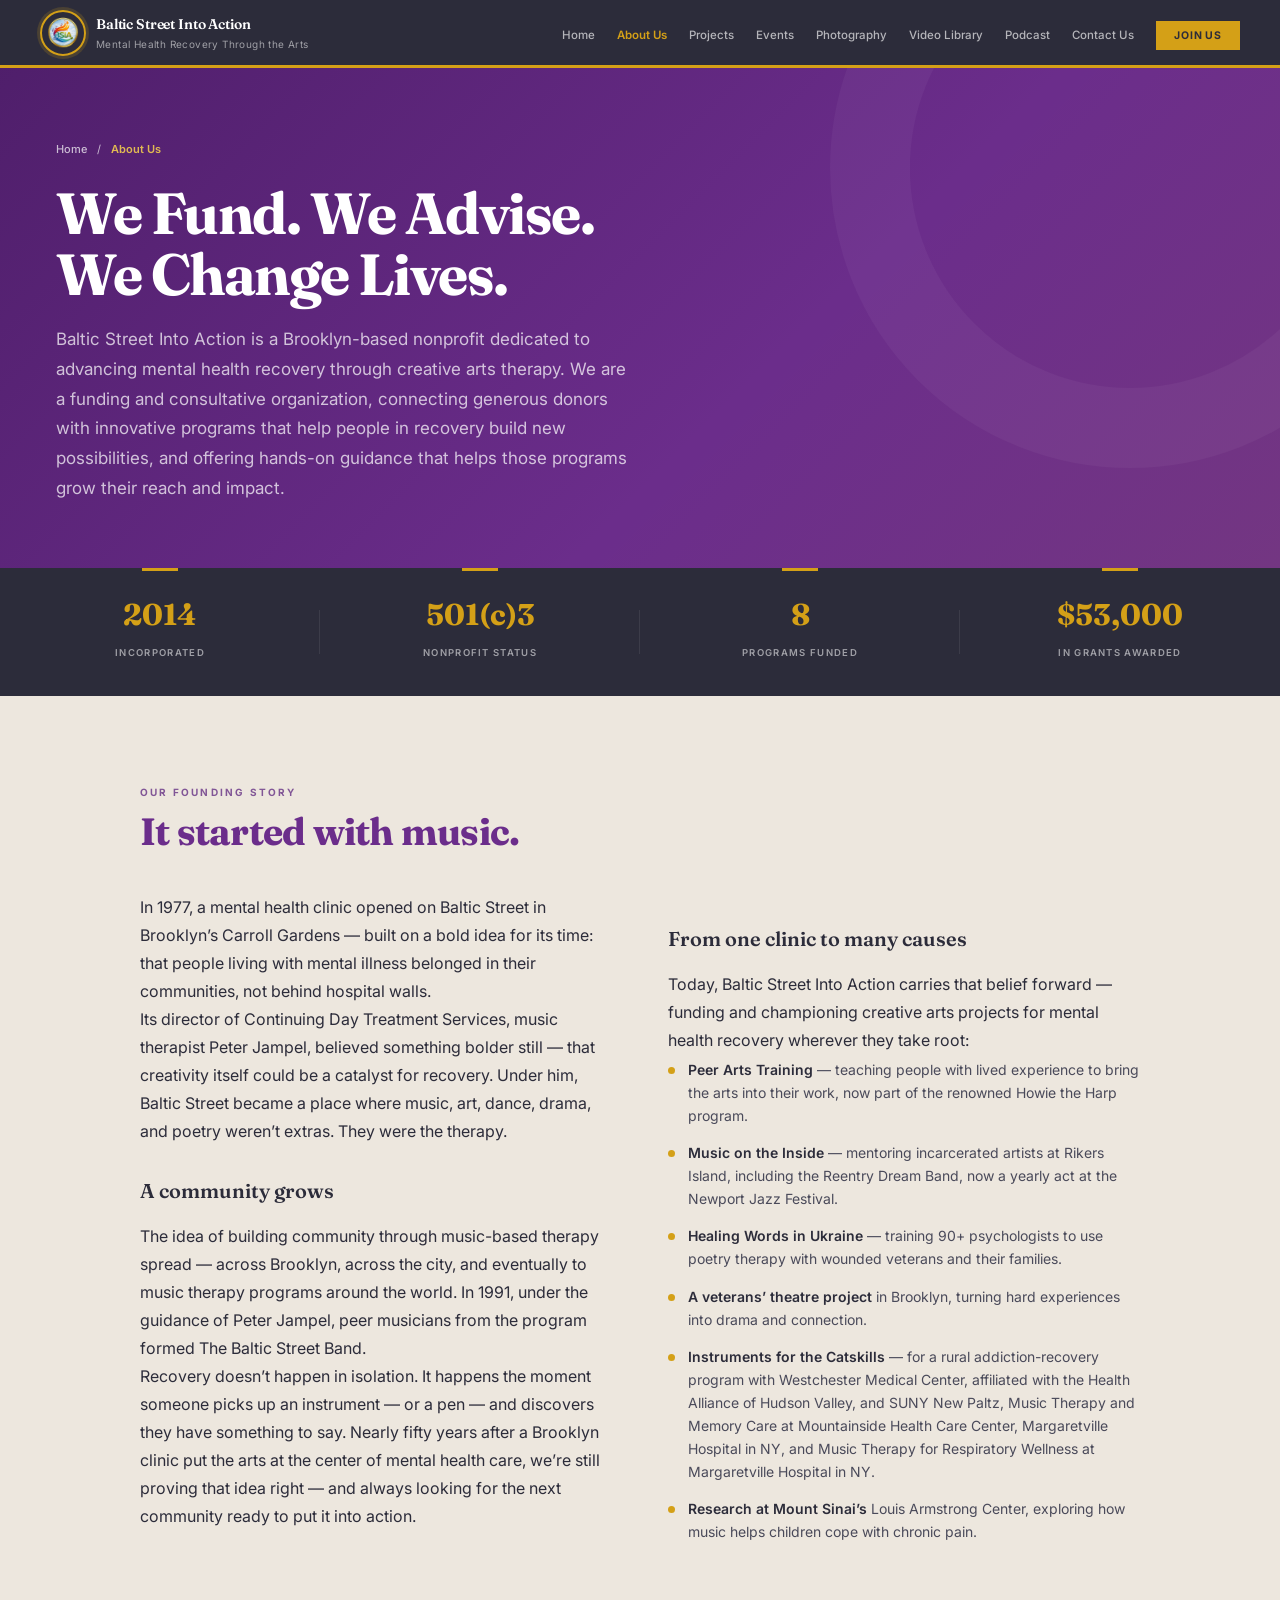
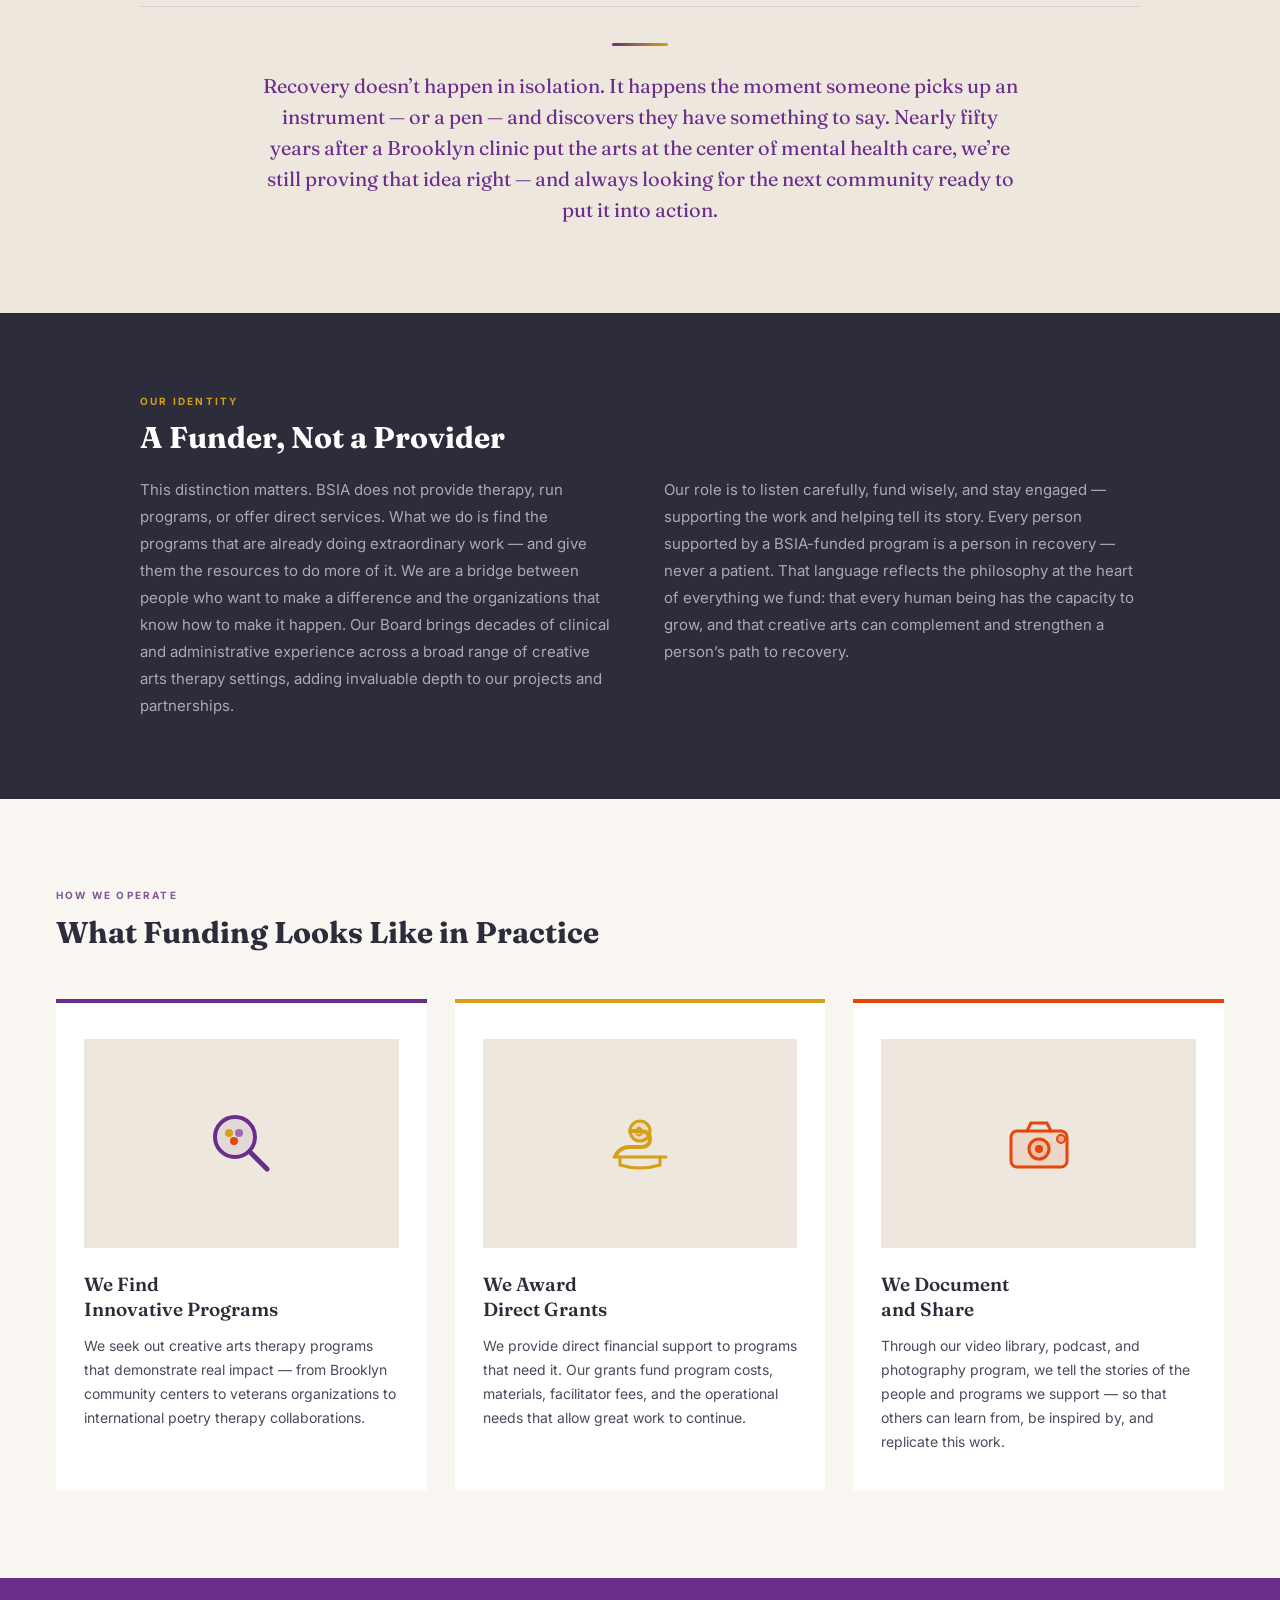
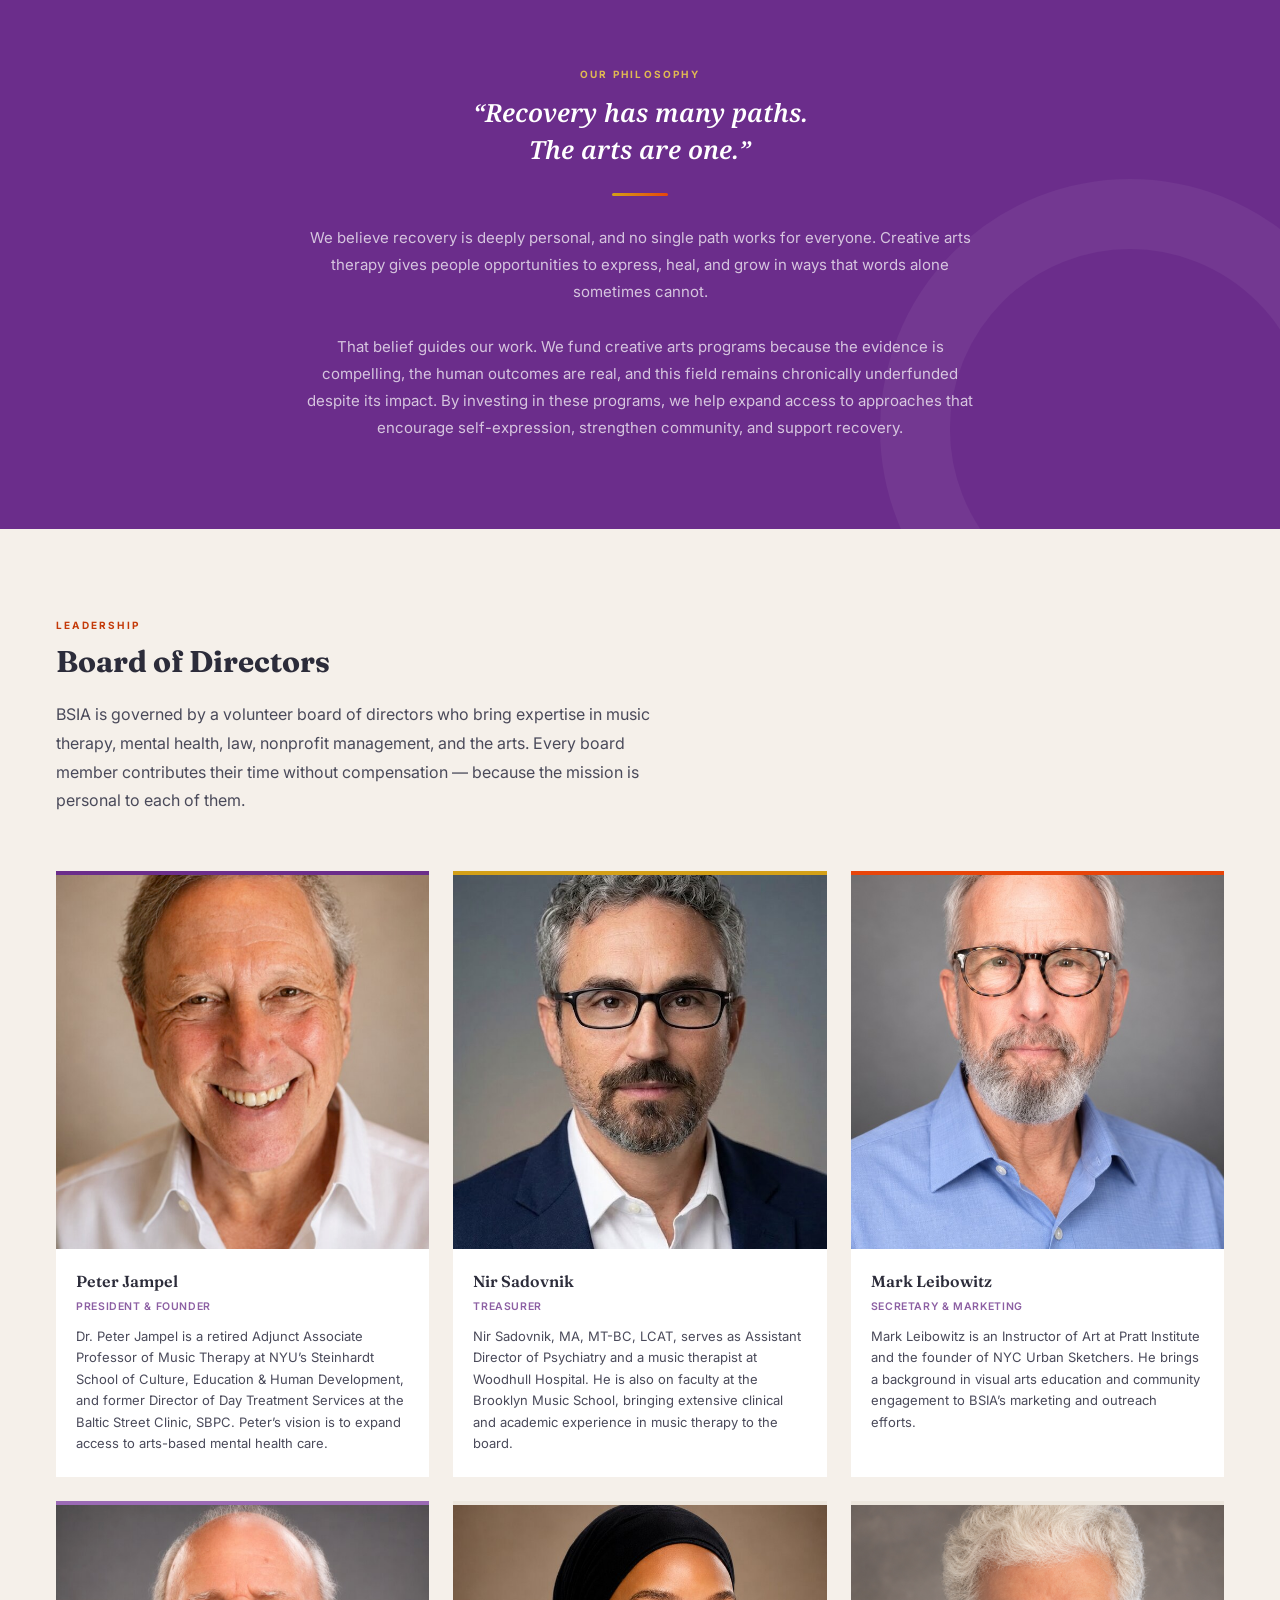
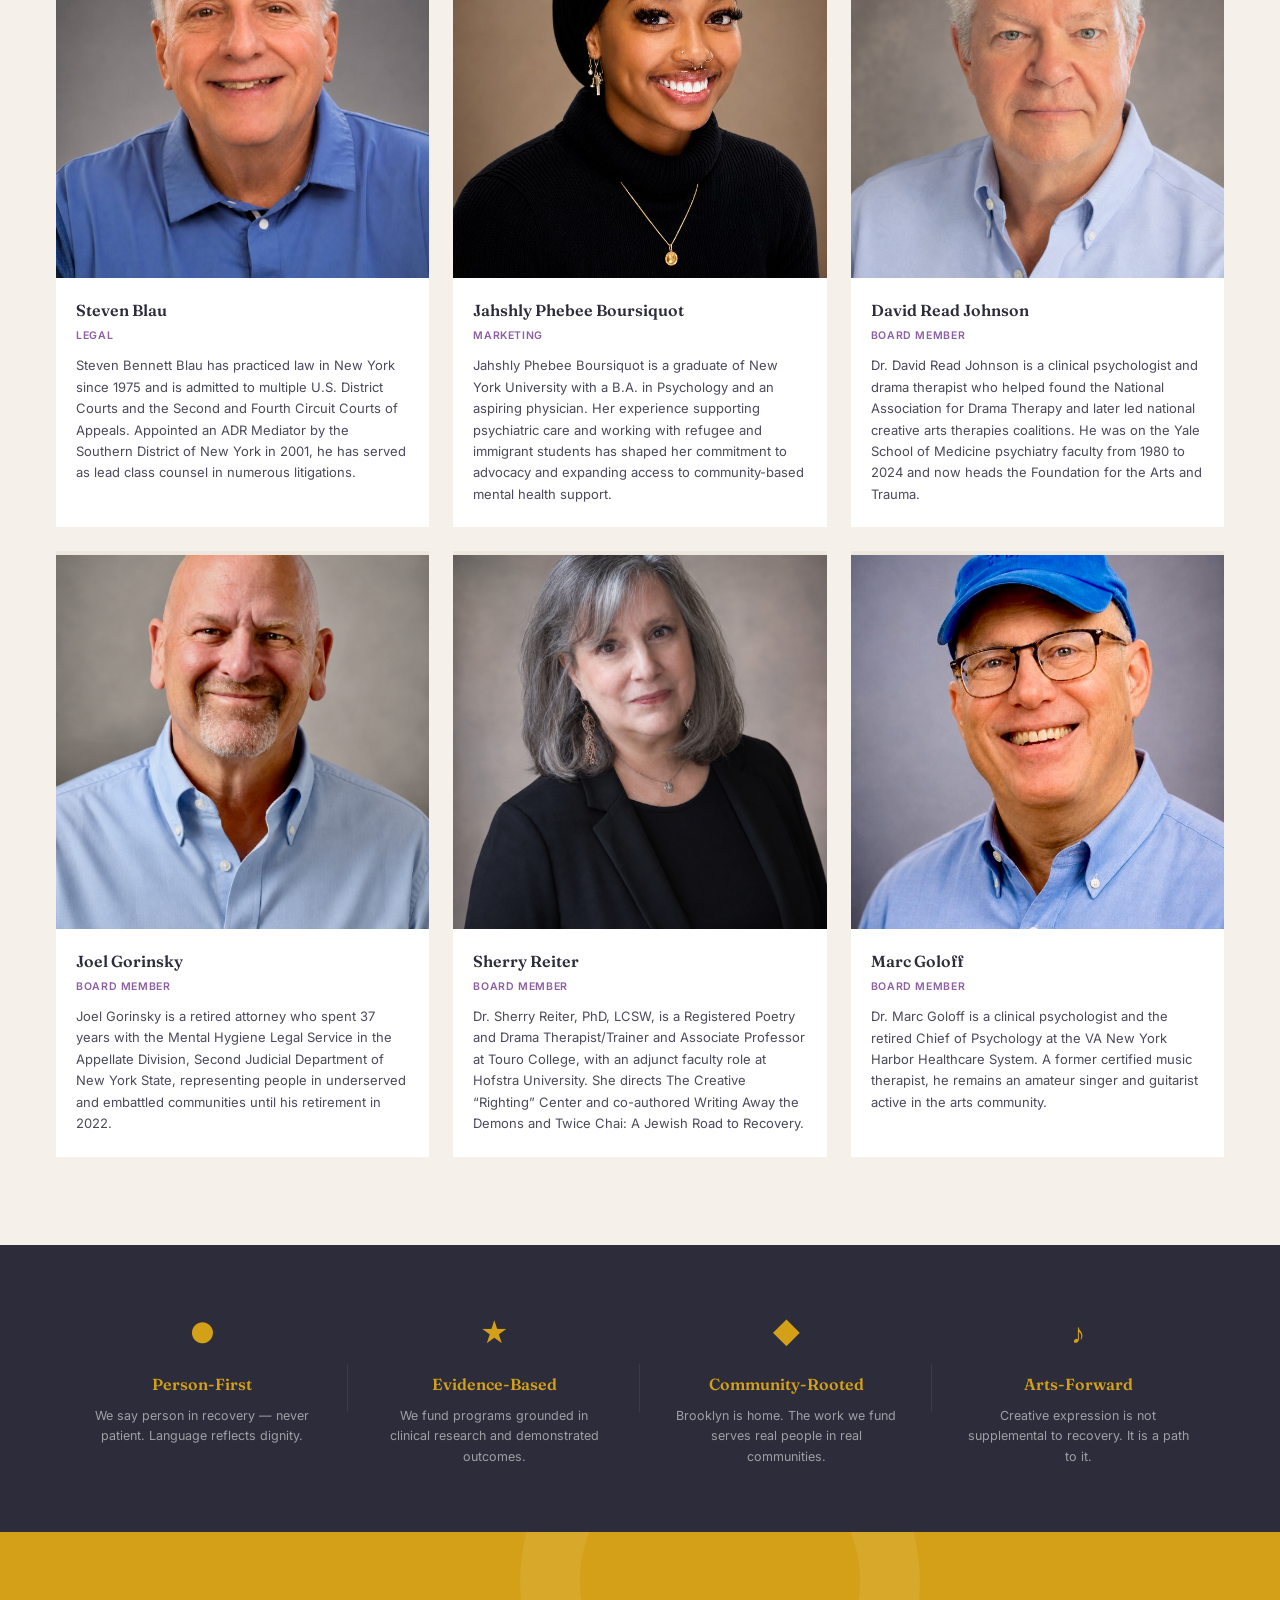
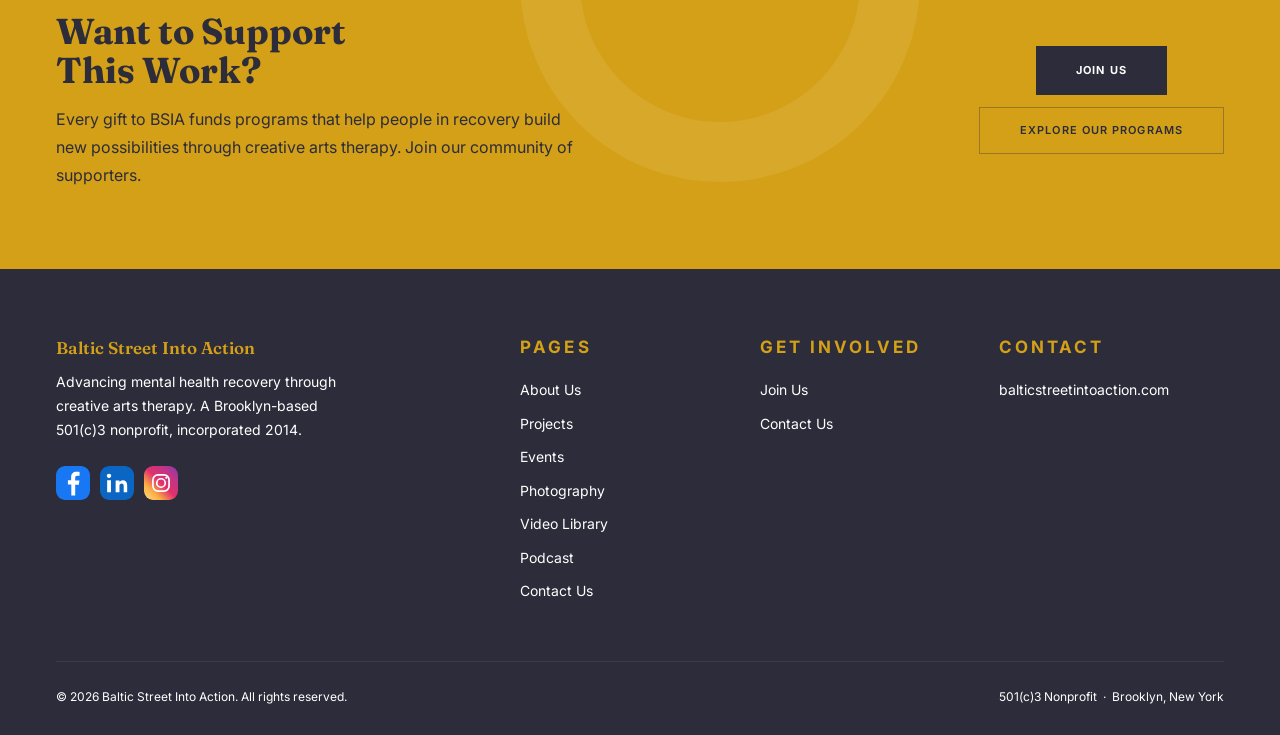
==== commit a7b759b3: "Site updates: privacy notice, heading contrast/size, mobile nav, remove address/phone - Add a privac" ====
--- a/about-us.html
+++ b/about-us.html
@@ -66,10 +66,10 @@
 .breadcrumb { display:flex; align-items:center; gap:10px; margin-bottom:24px; }
 
 .page-hero h1 {
-  font-family:"Fraunces",serif; font-size:52px; font-weight:700;
-  line-height:1.05; letter-spacing:-0.025em; color:white; margin-bottom:20px;
-}
-.page-hero h1 em { font-family:"Noto Serif",serif; font-weight:600; font-style:italic; color:rgba(255,255,255,0.7); }
+  font-family:"Fraunces",serif; font-size:clamp(34px, 6vw, 58px); font-weight:700;
+  line-height:1.05; letter-spacing:-0.025em; color:#fff; margin-bottom:20px;
+}
+.page-hero h1 em { font-family:"Noto Serif",serif; font-weight:600; font-style:italic; color:#fff; }
 .page-hero-sub {
   font-size:17px; color:rgba(255,255,255,0.72); line-height:1.75; max-width:580px;
 }
@@ -341,6 +341,14 @@
 .footer-bottom {
   display:flex; justify-content:space-between;
   font-size:12px; color:#fff;
+}
+
+@media (max-width:900px) {
+  .nav { flex-direction:column; align-items:flex-start; height:auto; padding:14px 20px; gap:12px; }
+  .nav-brand { width:100%; }
+  .nav-links { width:100%; flex-wrap:wrap; gap:12px 18px; }
+  section, .page-hero, footer { padding-left:24px; padding-right:24px; }
+  .footer-grid { grid-template-columns:1fr; gap:32px; }
 }
 </style>
 </head>
@@ -667,8 +675,6 @@
     <div class="footer-col">
       <h4>Contact</h4>
       <ul>
-        <li>240 8th Street, Suite 5N</li><li>Brooklyn NY 11215</li>
-        <li style="margin-top:10px;">(347) 450-0567</li>
         <li><a href="https://balticstreetintoaction.com/" target="_blank" rel="noopener">balticstreetintoaction.com</a></li>
       </ul>
     </div>
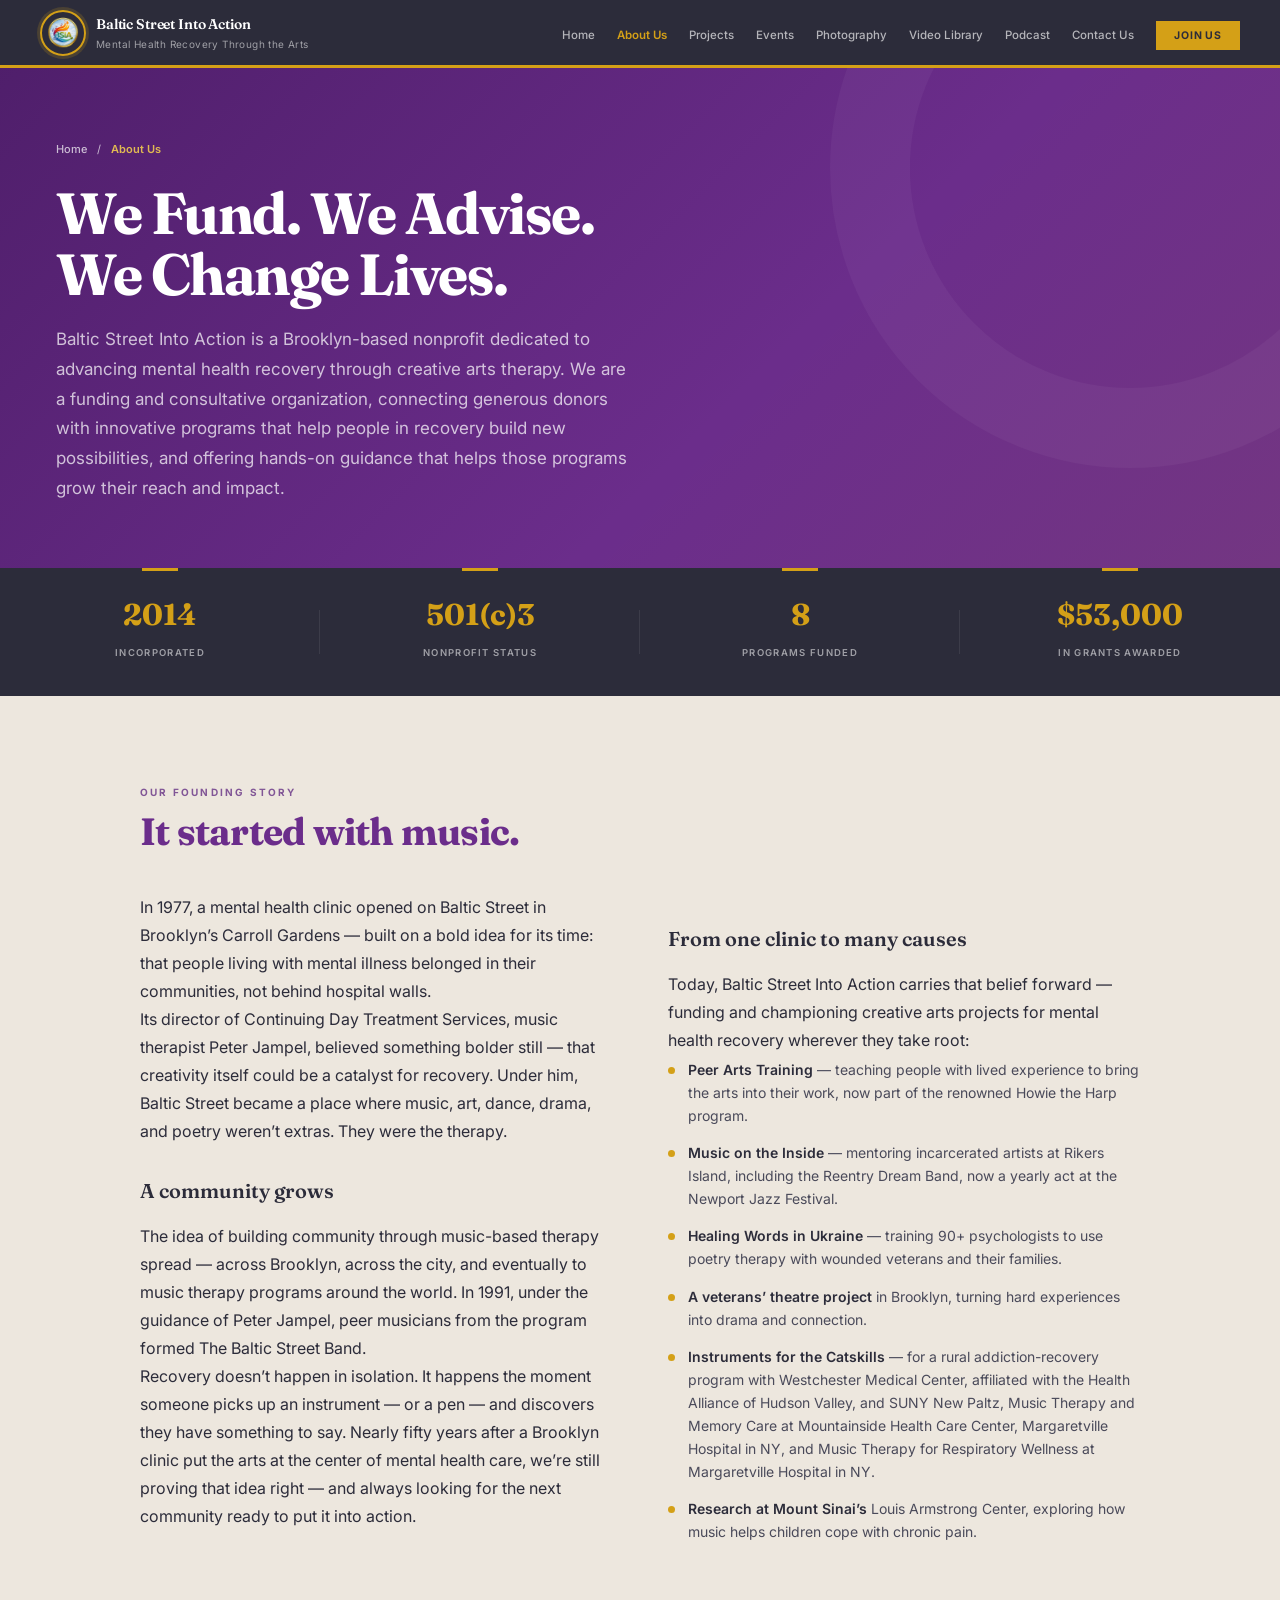
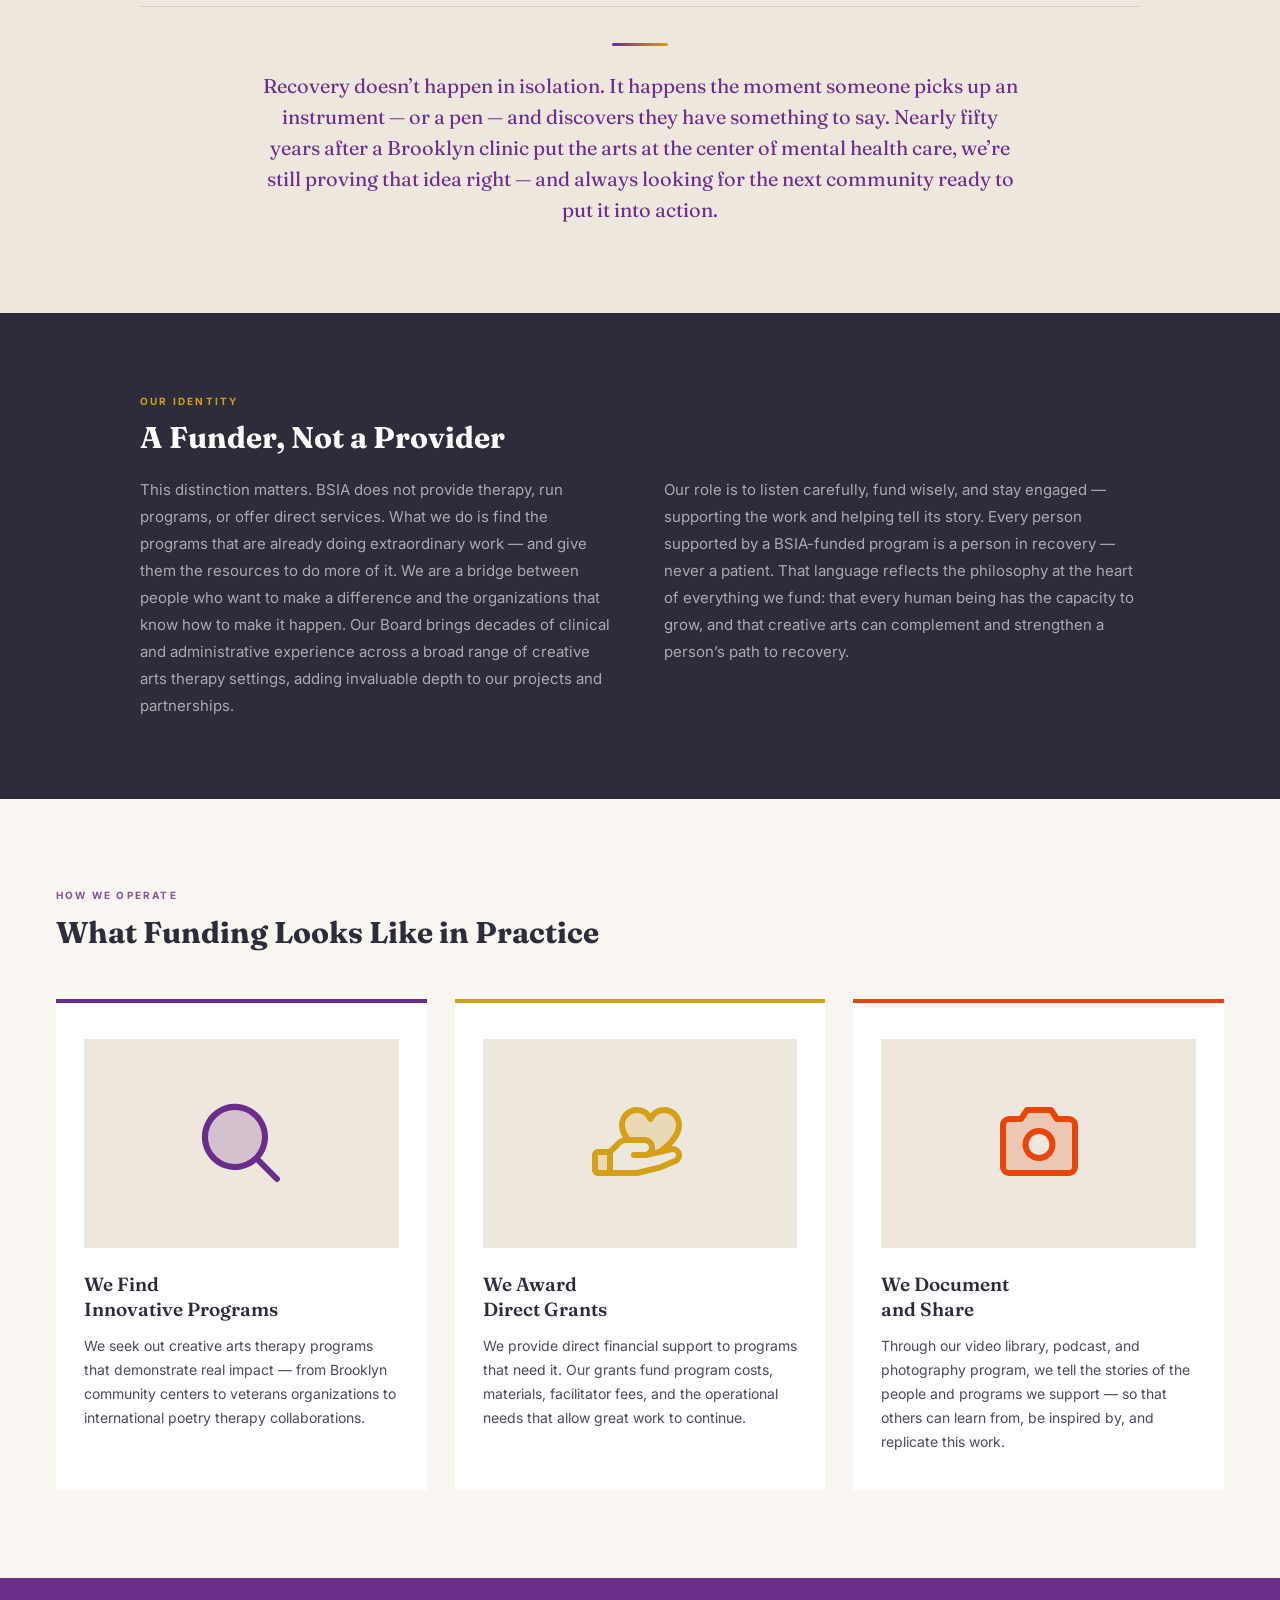
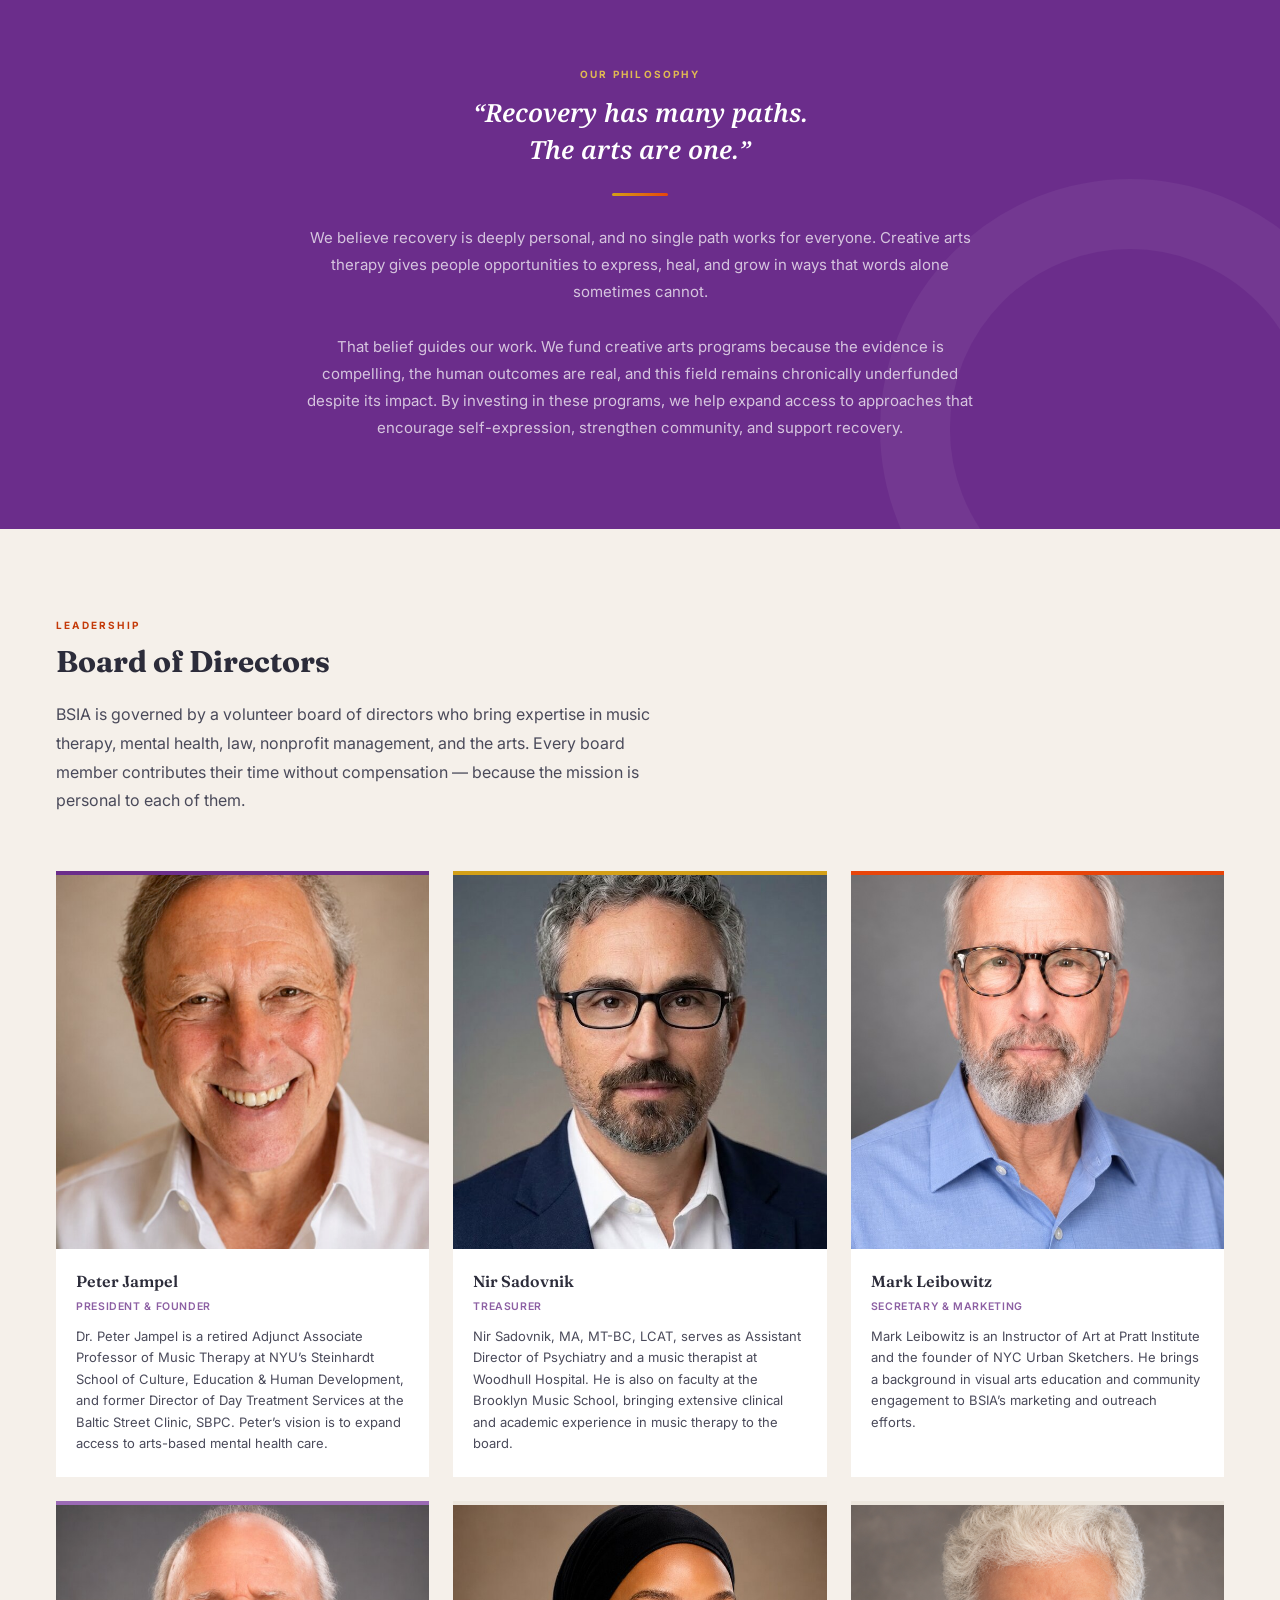
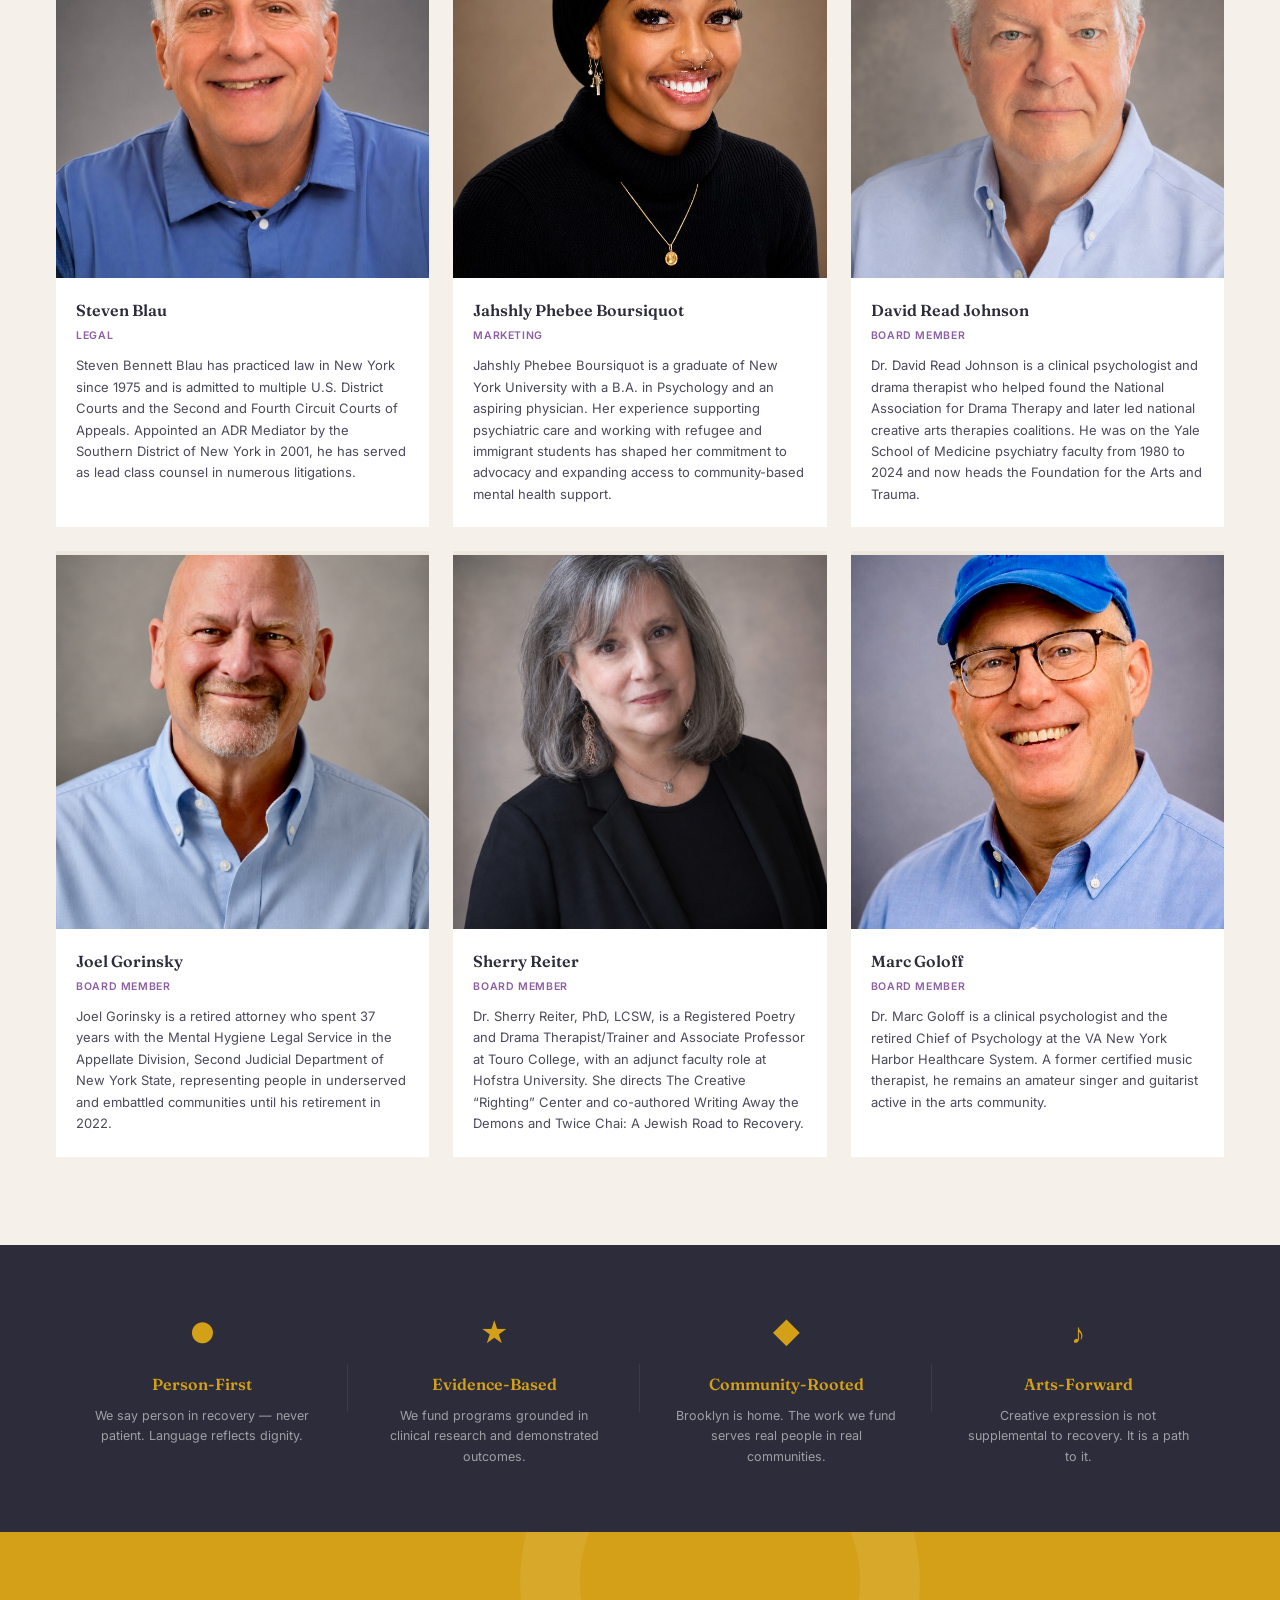
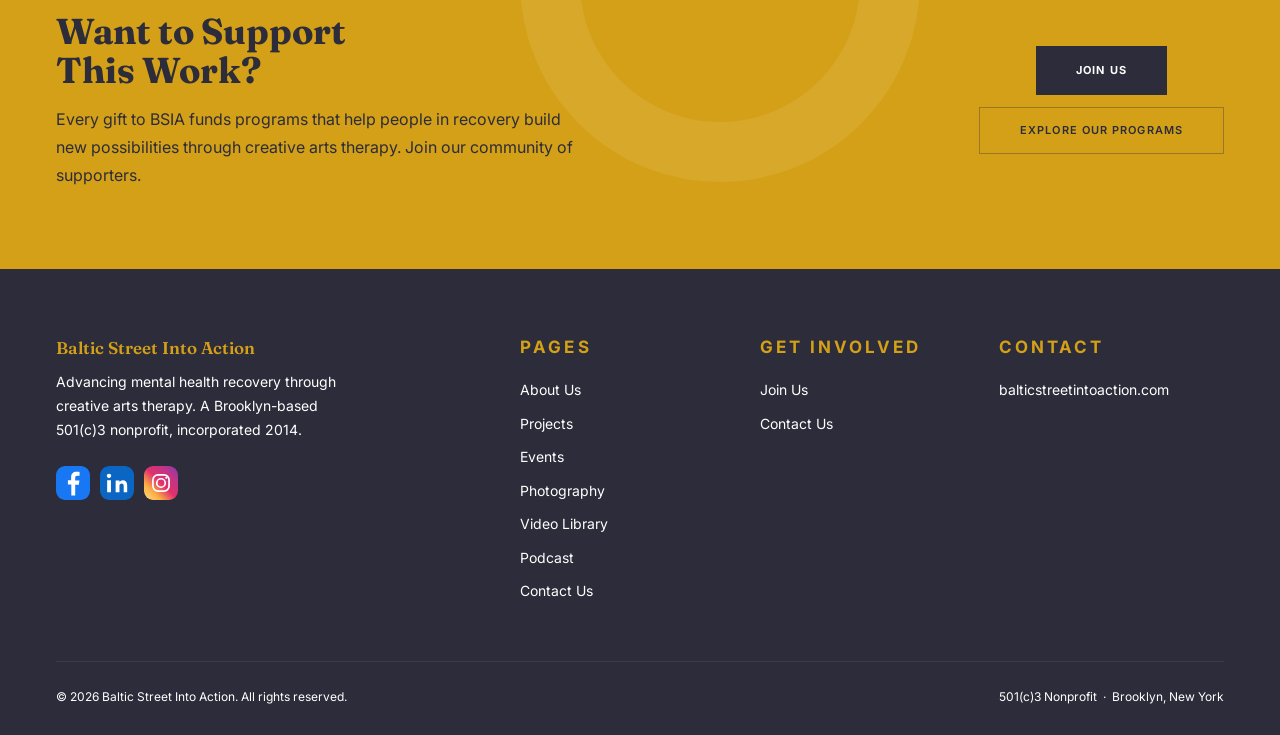
==== commit e91cac0b: "About Us: replace How We Work illustrations with Phosphor duotone icons" ====
--- a/about-us.html
+++ b/about-us.html
@@ -177,7 +177,7 @@
   margin-bottom:24px; position:relative; overflow:hidden;
 }
 /* Illustrated icon replacements — SVG inline art */
-.hww-icon-wrap svg { width:80px; height:80px; }
+.hww-icon-wrap svg { width:96px; height:96px; }
 
 .hww-card h3 {
   font-family:"Fraunces",serif; font-size:19px; font-weight:600;
@@ -458,14 +458,7 @@
 
     <div class="hww-card">
       <div class="hww-icon-wrap">
-        <!-- Illustrated: magnifying glass over community -->
-        <svg viewBox="0 0 80 80" fill="none" xmlns="http://www.w3.org/2000/svg">
-          <circle cx="34" cy="34" r="20" stroke="#6B2D8B" stroke-width="4" fill="rgba(107,45,139,0.08)"/>
-          <line x1="49" y1="49" x2="66" y2="66" stroke="#6B2D8B" stroke-width="5" stroke-linecap="round"/>
-          <circle cx="28" cy="30" r="4" fill="#D4A017"/>
-          <circle cx="38" cy="30" r="4" fill="#9B6AB5"/>
-          <circle cx="33" cy="38" r="4" fill="#E8450A"/>
-        </svg>
+        <!-- Phosphor Icons (MIT): magnifying-glass duotone --><svg viewBox="0 0 256 256" xmlns="http://www.w3.org/2000/svg" aria-hidden="true" focusable="false" style="color:#6B2D8B"><g fill="currentColor"><path d="M192 112a80 80 0 1 1-80-80a80 80 0 0 1 80 80" opacity=".2"/><path d="m229.66 218.34l-50.06-50.06a88.21 88.21 0 1 0-11.32 11.31l50.06 50.07a8 8 0 0 0 11.32-11.32M40 112a72 72 0 1 1 72 72a72.08 72.08 0 0 1-72-72"/></g></svg>
       </div>
       <h3>We Find<br>Innovative Programs</h3>
       <p>We seek out creative arts therapy programs that demonstrate real impact &mdash; from Brooklyn community centers to veterans organizations to international poetry therapy collaborations.</p>
@@ -473,14 +466,7 @@
 
     <div class="hww-card">
       <div class="hww-icon-wrap">
-        <!-- Illustrated: grant / giving hands -->
-        <svg viewBox="0 0 80 80" fill="none" xmlns="http://www.w3.org/2000/svg">
-          <path d="M16 52 Q20 44 30 44 L40 44 Q50 44 50 36 Q50 28 40 28 L30 28" stroke="#D4A017" stroke-width="4" stroke-linecap="round" fill="none"/>
-          <circle cx="40" cy="28" r="10" fill="rgba(212,160,23,0.15)" stroke="#D4A017" stroke-width="3"/>
-          <text x="35" y="33" font-size="12" fill="#D4A017" font-weight="bold">$</text>
-          <path d="M14 54 L66 54" stroke="#D4A017" stroke-width="3" stroke-linecap="round"/>
-          <path d="M20 54 L20 62 Q40 68 60 62 L60 54" stroke="#D4A017" stroke-width="3" stroke-linecap="round" fill="none"/>
-        </svg>
+        <!-- Phosphor Icons (MIT): hand-heart duotone --><svg viewBox="0 0 256 256" xmlns="http://www.w3.org/2000/svg" aria-hidden="true" focusable="false" style="color:#D4A017"><g fill="currentColor"><path d="M16 152h32v56H16a8 8 0 0 1-8-8v-40a8 8 0 0 1 8-8M192.54 40A39.12 39.12 0 0 0 156 64a39.12 39.12 0 0 0-36.54-24C97.67 40 80 58.31 80 80c0 14.56 7 27.71 16.73 40H140a20 20 0 0 1 0 40h4l37.78-8.68C203.82 135.07 232 109.23 232 80c0-21.69-17.67-40-39.46-40" opacity=".2"/><path d="M230.33 141.06a24.34 24.34 0 0 0-18.61-4.77C230.5 117.33 240 98.48 240 80c0-26.47-21.29-48-47.46-48A47.58 47.58 0 0 0 156 48.75A47.58 47.58 0 0 0 119.46 32C93.29 32 72 53.53 72 80c0 11 3.24 21.69 10.06 33a31.87 31.87 0 0 0-14.75 8.4L44.69 144H16a16 16 0 0 0-16 16v40a16 16 0 0 0 16 16h104a8 8 0 0 0 1.94-.24l64-16a7 7 0 0 0 1.19-.4L226 182.82l.44-.2a24.6 24.6 0 0 0 3.93-41.56ZM119.46 48a31.15 31.15 0 0 1 29.14 19a8 8 0 0 0 14.8 0a31.15 31.15 0 0 1 29.14-19C209.59 48 224 62.65 224 80c0 19.51-15.79 41.58-45.66 63.9l-11.09 2.55A28 28 0 0 0 140 112h-39.32C92.05 100.36 88 90.12 88 80c0-17.35 14.41-32 31.46-32M16 160h24v40H16Zm203.43 8.21l-38 16.18L119 200H56v-44.69l22.63-22.62A15.86 15.86 0 0 1 89.94 128H140a12 12 0 0 1 0 24h-28a8 8 0 0 0 0 16h32a8.3 8.3 0 0 0 1.79-.2l67-15.41l.31-.08a8.6 8.6 0 0 1 6.3 15.9Z"/></g></svg>
       </div>
       <h3>We Award<br>Direct Grants</h3>
       <p>We provide direct financial support to programs that need it. Our grants fund program costs, materials, facilitator fees, and the operational needs that allow great work to continue.</p>
@@ -488,14 +474,7 @@
 
     <div class="hww-card">
       <div class="hww-icon-wrap">
-        <!-- Illustrated: camera / storytelling -->
-        <svg viewBox="0 0 80 80" fill="none" xmlns="http://www.w3.org/2000/svg">
-          <rect x="12" y="28" width="56" height="36" rx="6" fill="rgba(232,69,10,0.1)" stroke="#E8450A" stroke-width="3"/>
-          <circle cx="40" cy="46" r="10" fill="rgba(232,69,10,0.15)" stroke="#E8450A" stroke-width="3"/>
-          <circle cx="40" cy="46" r="4" fill="#E8450A"/>
-          <path d="M28 28 L32 20 L48 20 L52 28" stroke="#E8450A" stroke-width="3" stroke-linecap="round" fill="none"/>
-          <circle cx="62" cy="36" r="4" fill="rgba(232,69,10,0.3)" stroke="#E8450A" stroke-width="2"/>
-        </svg>
+        <!-- Phosphor Icons (MIT): camera duotone --><svg viewBox="0 0 256 256" xmlns="http://www.w3.org/2000/svg" aria-hidden="true" focusable="false" style="color:#E8450A"><g fill="currentColor"><path d="M208 64h-32l-16-24H96L80 64H48a16 16 0 0 0-16 16v112a16 16 0 0 0 16 16h160a16 16 0 0 0 16-16V80a16 16 0 0 0-16-16m-80 104a36 36 0 1 1 36-36a36 36 0 0 1-36 36" opacity=".2"/><path d="M208 56h-27.72l-13.63-20.44A8 8 0 0 0 160 32H96a8 8 0 0 0-6.65 3.56L75.71 56H48a24 24 0 0 0-24 24v112a24 24 0 0 0 24 24h160a24 24 0 0 0 24-24V80a24 24 0 0 0-24-24m8 136a8 8 0 0 1-8 8H48a8 8 0 0 1-8-8V80a8 8 0 0 1 8-8h32a8 8 0 0 0 6.66-3.56L100.28 48h55.43l13.63 20.44A8 8 0 0 0 176 72h32a8 8 0 0 1 8 8ZM128 88a44 44 0 1 0 44 44a44.05 44.05 0 0 0-44-44m0 72a28 28 0 1 1 28-28a28 28 0 0 1-28 28"/></g></svg>
       </div>
       <h3>We Document<br>and Share</h3>
       <p>Through our video library, podcast, and photography program, we tell the stories of the people and programs we support &mdash; so that others can learn from, be inspired by, and replicate this work.</p>
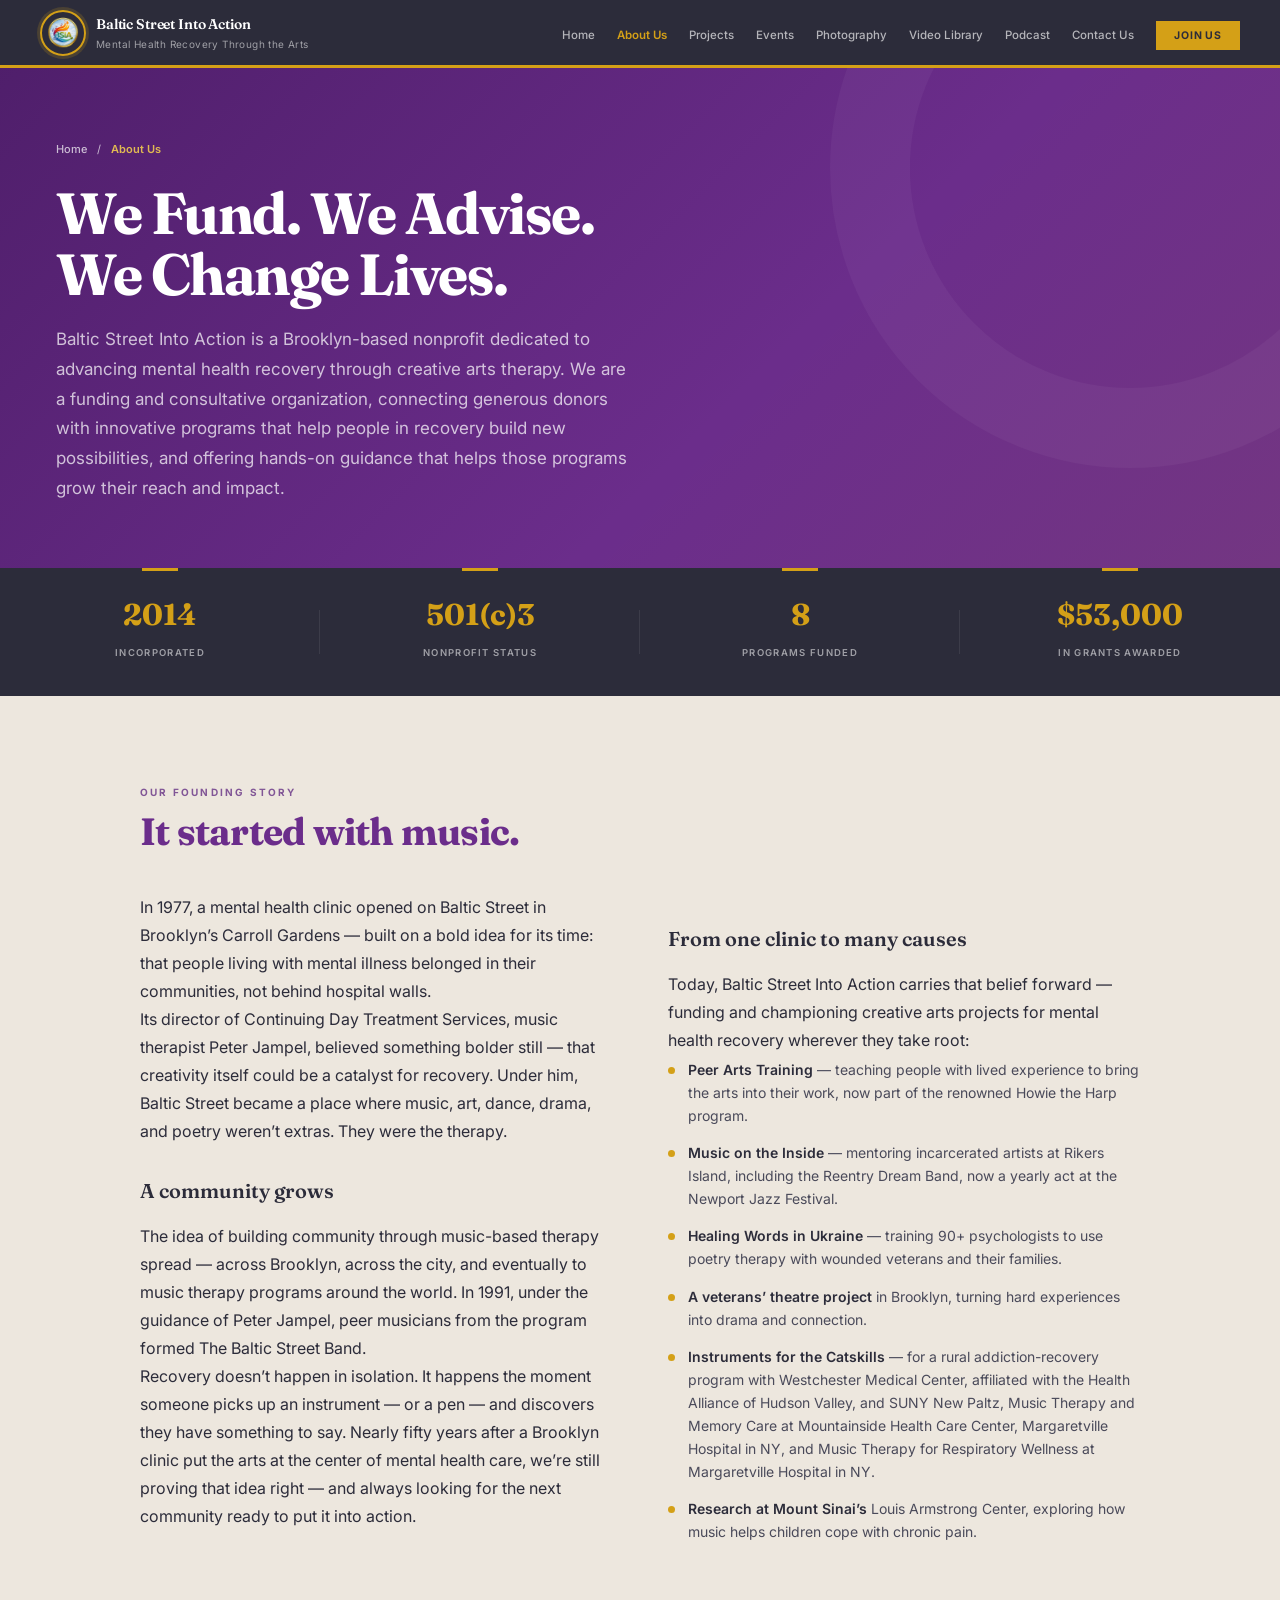
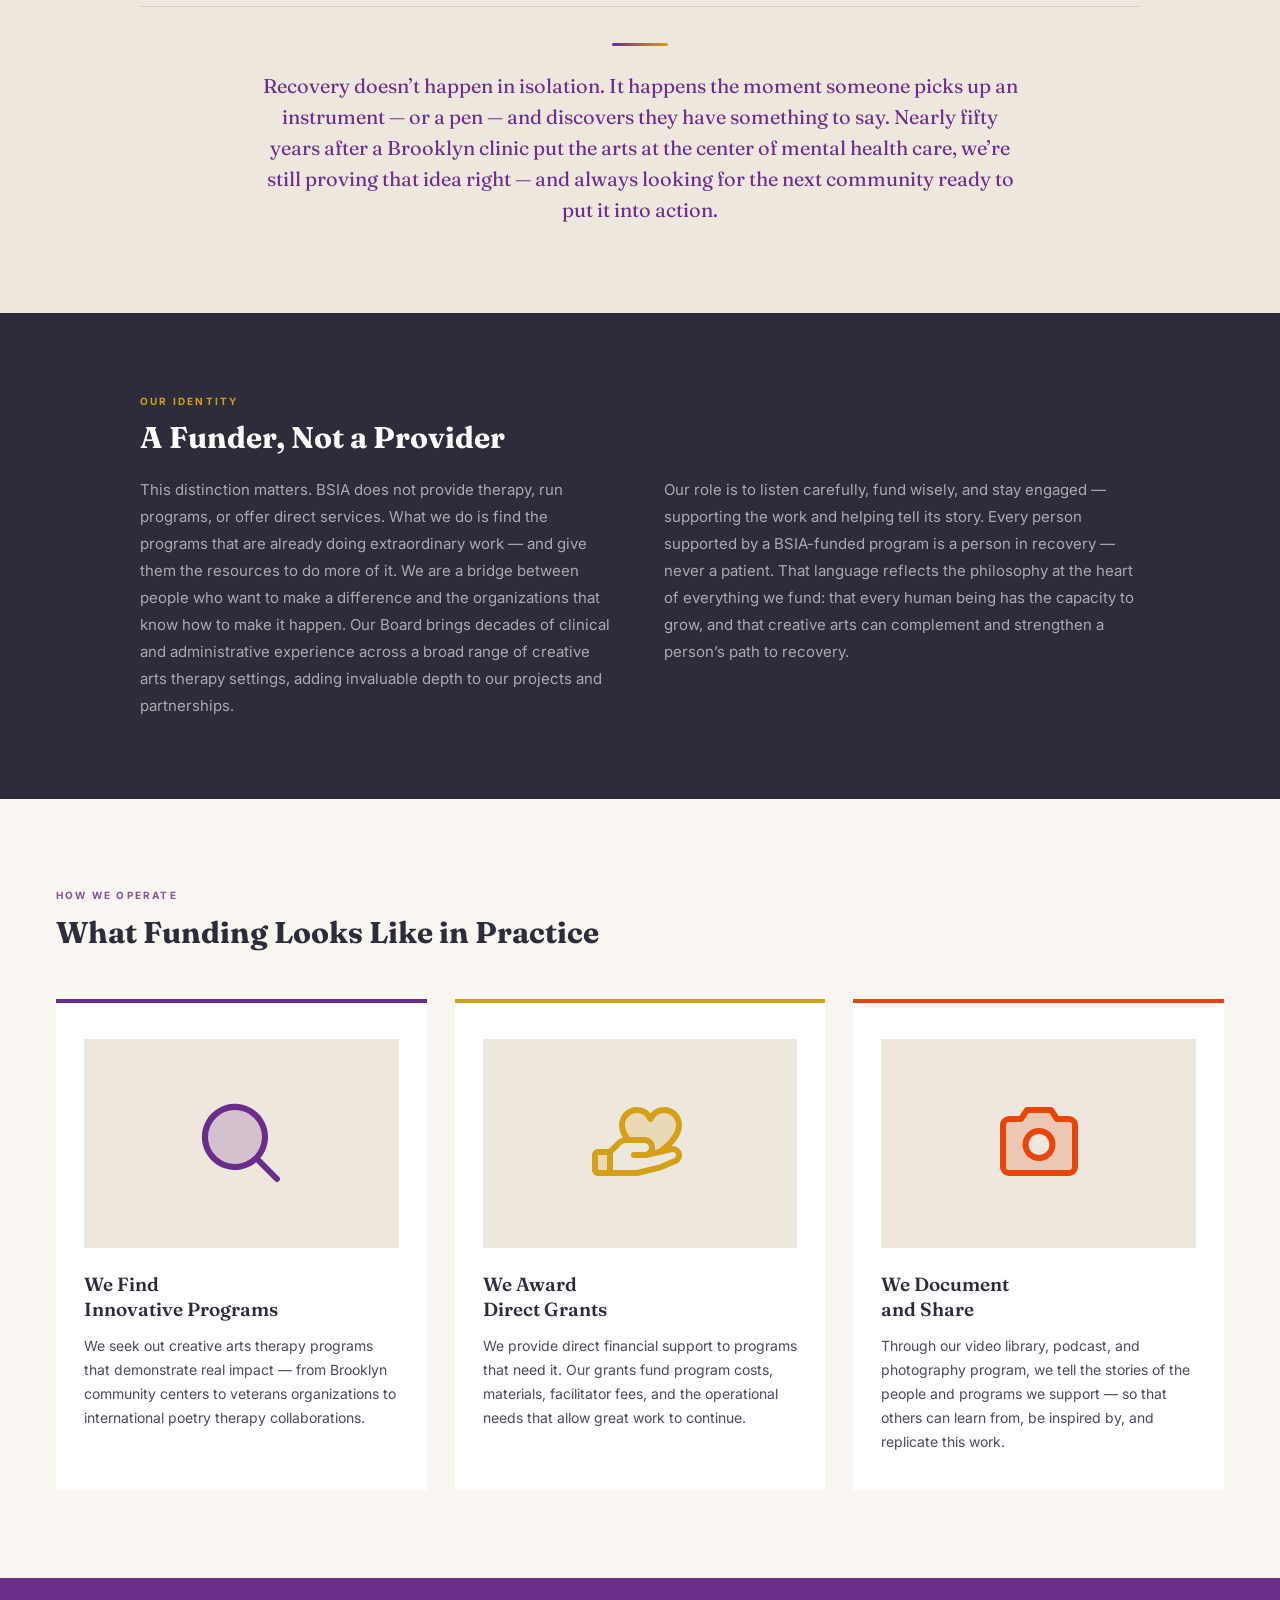
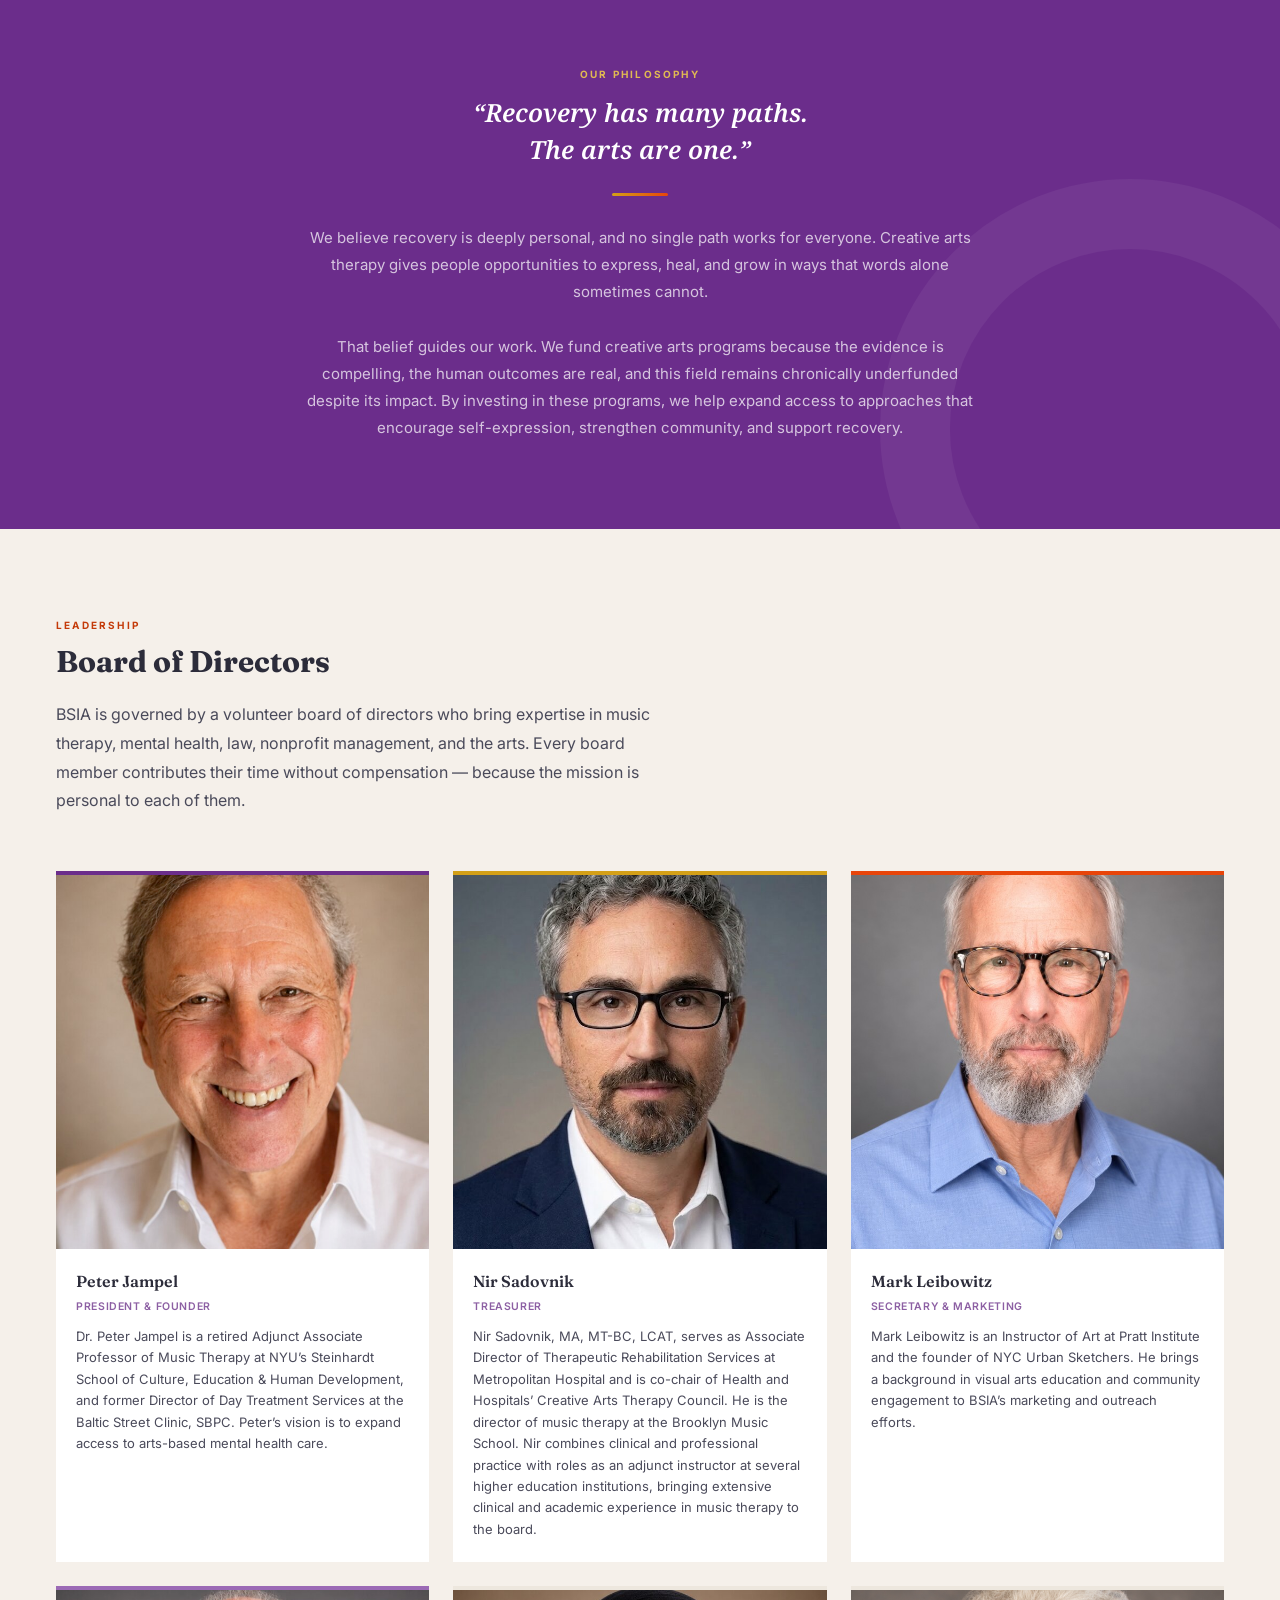
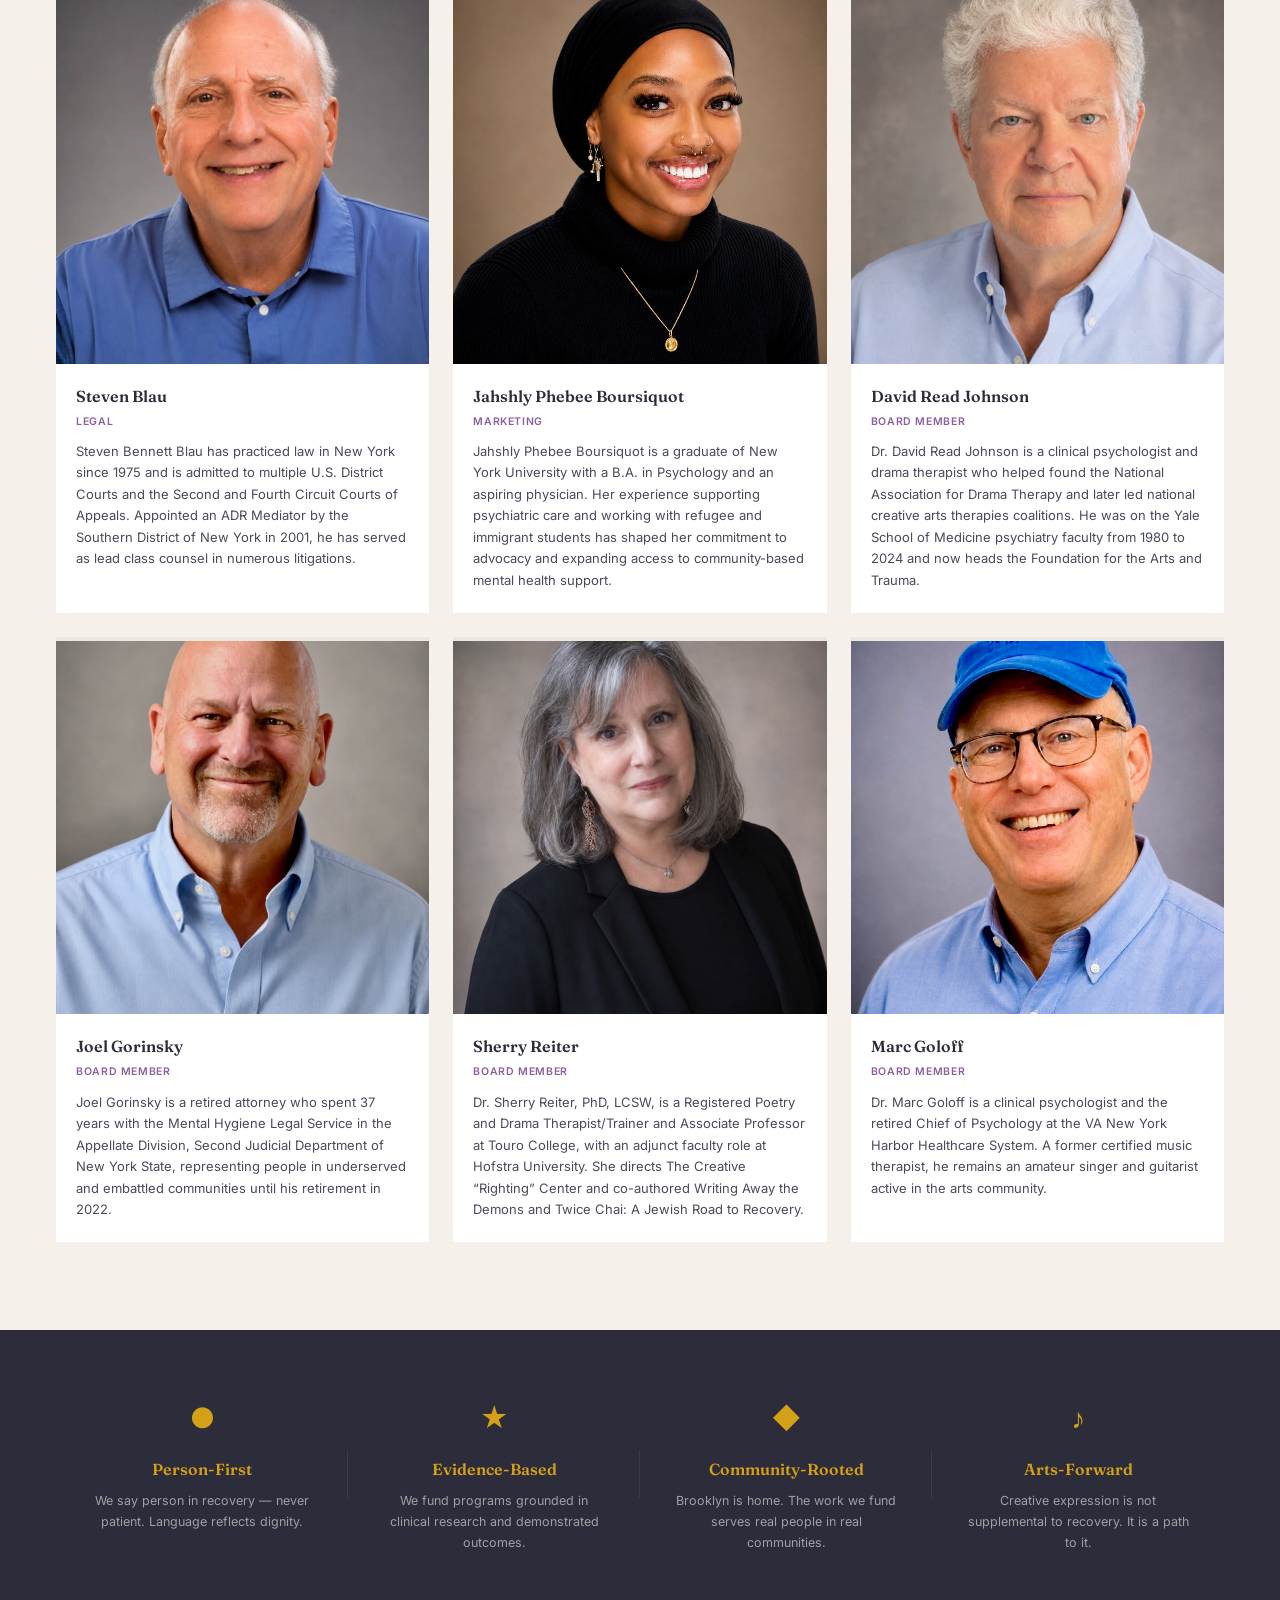
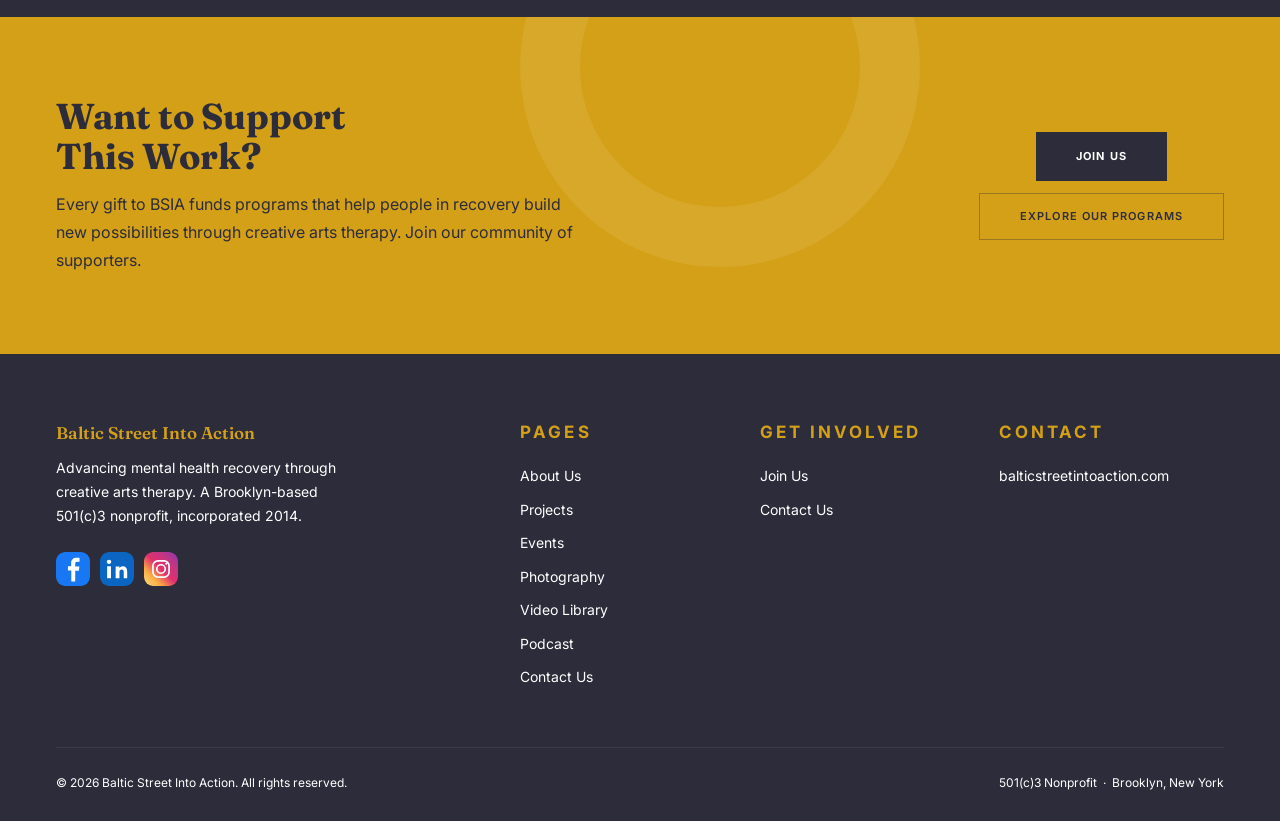
==== commit f052dd12: "Fix GA4 tracking ID; update Nir Sadovnik board bio" ====
--- a/about-us.html
+++ b/about-us.html
@@ -2,16 +2,18 @@
 <html lang="en">
 <head>
 <!-- Google tag (gtag.js) -->
-<script async src="https://www.googletagmanager.com/gtag/js?id=G-26D89F9DCQ"></script>
+<script async src="https://www.googletagmanager.com/gtag/js?id=G-BXH2LN9MCG"></script>
 <script>
   window.dataLayer = window.dataLayer || [];
   function gtag(){dataLayer.push(arguments);}
   gtag('js', new Date());
-  gtag('config', 'G-26D89F9DCQ');
+  gtag('config', 'G-BXH2LN9MCG');
 </script>
 <meta charset="UTF-8">
 <meta name="viewport" content="width=device-width, initial-scale=1.0">
 <title>About Us — Baltic Street Into Action</title>
+<meta name="description" content="Learn how Baltic Street Into Action grew from a 1977 Brooklyn clinic into a nonprofit that funds and advises creative arts therapy programs for mental health recovery.">
+<link rel="canonical" href="https://balticstreetintoaction.com/about-us.html">
 <link href="https://fonts.googleapis.com/css2?family=Fraunces:opsz,wght@9..144,300;9..144,400;9..144,600;9..144,700&family=Noto+Serif:ital,wght@1,600&family=Inter:wght@300;400;500;600;700&display=swap" rel="stylesheet">
 <link rel="icon" type="image/png" sizes="32x32" href="favicon-32x32.png">
 <link rel="icon" type="image/png" sizes="16x16" href="favicon-16x16.png">
@@ -364,7 +366,7 @@
     </div>
   </div>
   <ul class="nav-links">
-    <li><a href="index.html">Home</a></li>
+    <li><a href="/">Home</a></li>
     <li><a href="about-us.html" class="active">About Us</a></li>
     <li><a href="projects.html">Projects</a></li>
     <li><a href="events.html">Events</a></li>
@@ -519,7 +521,7 @@
       <div class="board-body">
         <div class="board-name">Nir Sadovnik</div>
         <div class="board-title-tag">Treasurer</div>
-        <div class="board-bio">Nir Sadovnik, MA, MT-BC, LCAT, serves as Assistant Director of Psychiatry and a music therapist at Woodhull Hospital. He is also on faculty at the Brooklyn Music School, bringing extensive clinical and academic experience in music therapy to the board.</div>
+        <div class="board-bio">Nir Sadovnik, MA, MT-BC, LCAT, serves as Associate Director of Therapeutic Rehabilitation Services at Metropolitan Hospital and is co-chair of Health and Hospitals’ Creative Arts Therapy Council. He is the director of music therapy at the Brooklyn Music School. Nir combines clinical and professional practice with roles as an adjunct instructor at several higher education institutions, bringing extensive clinical and academic experience in music therapy to the board.</div>
       </div>
     </div>
 
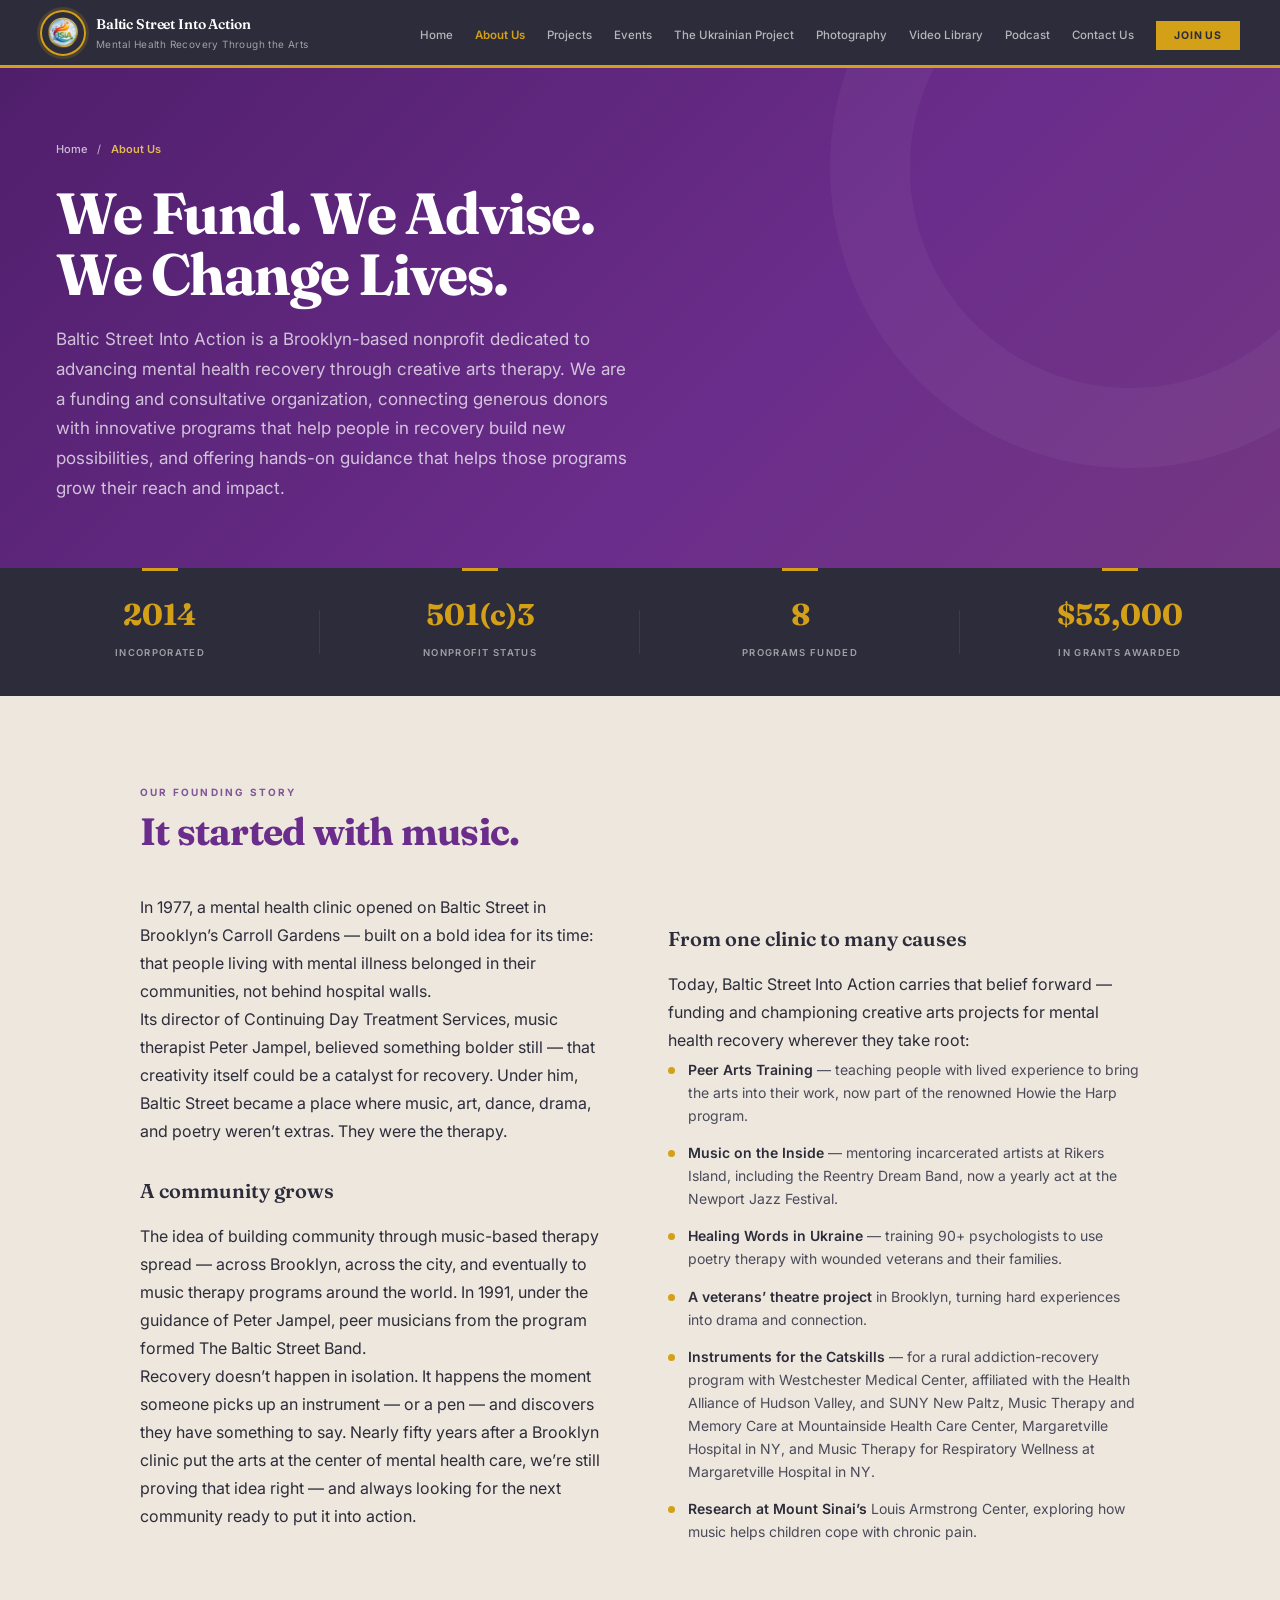
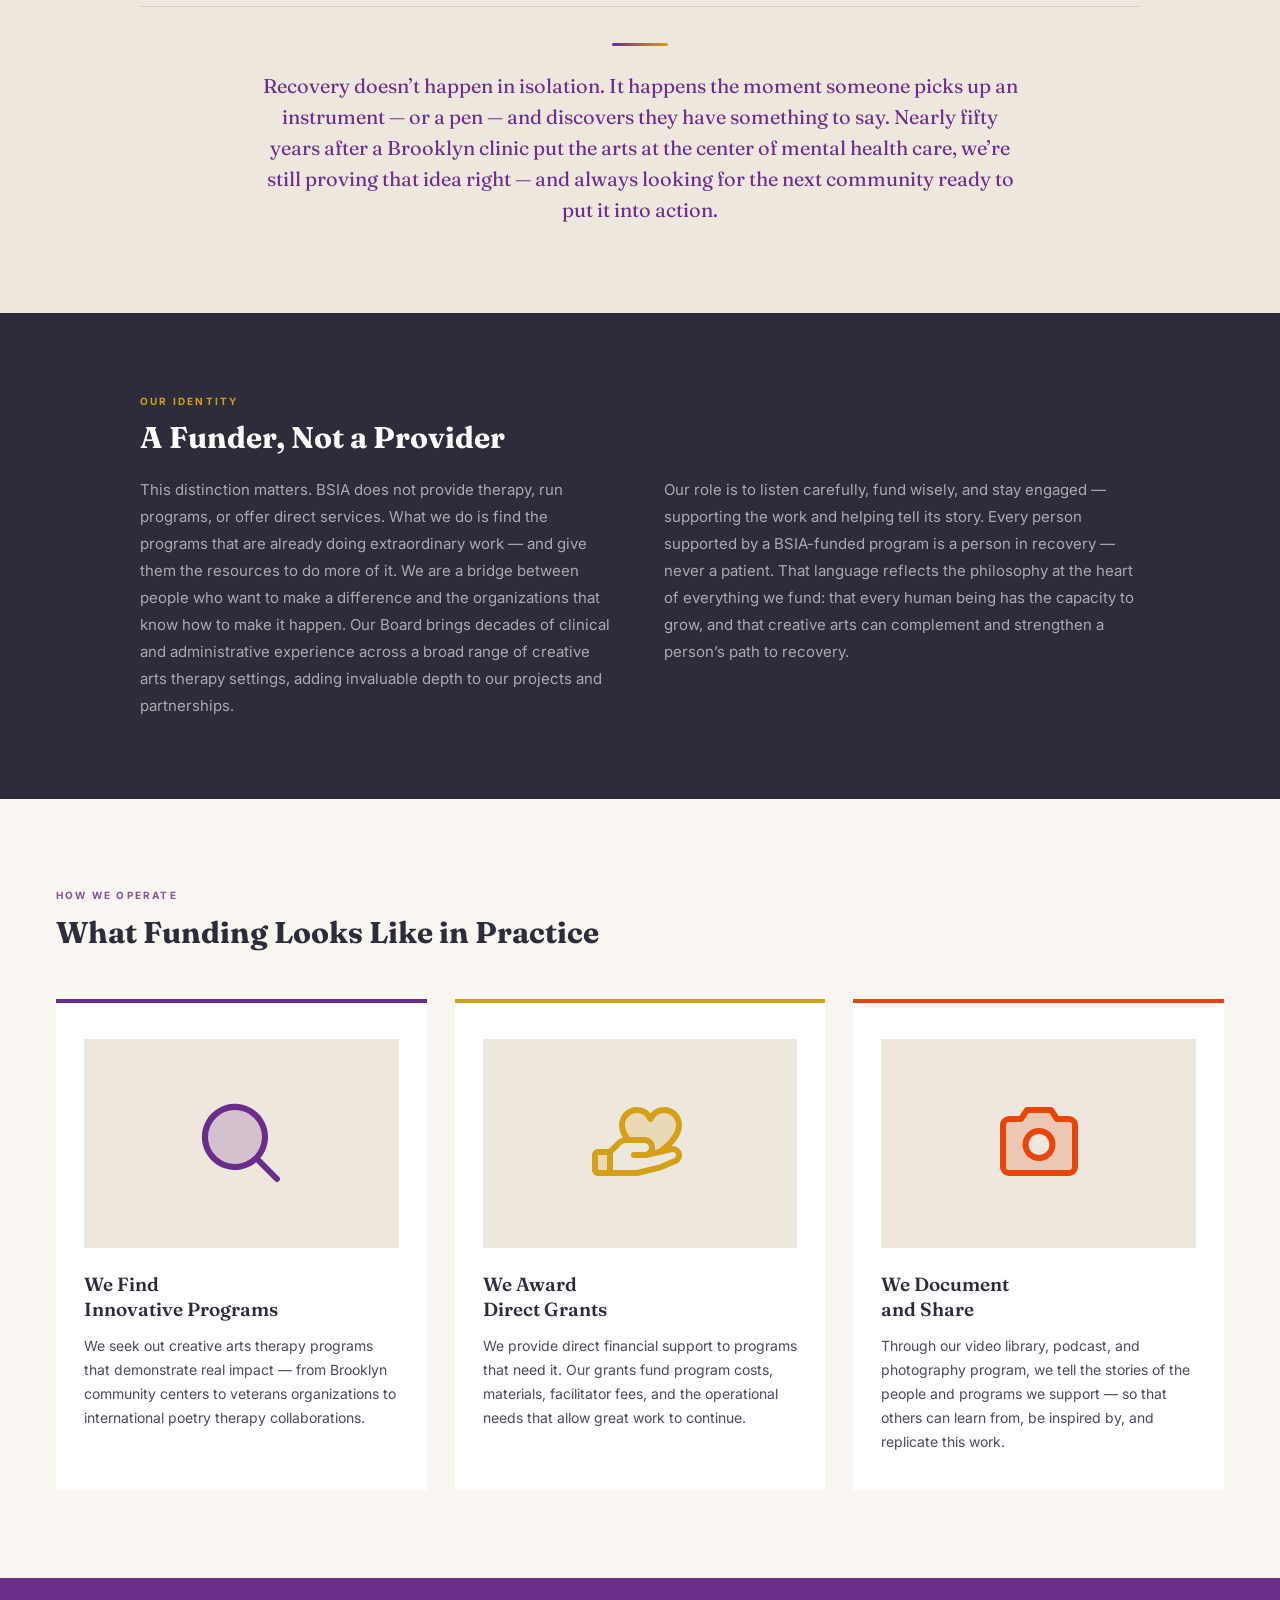
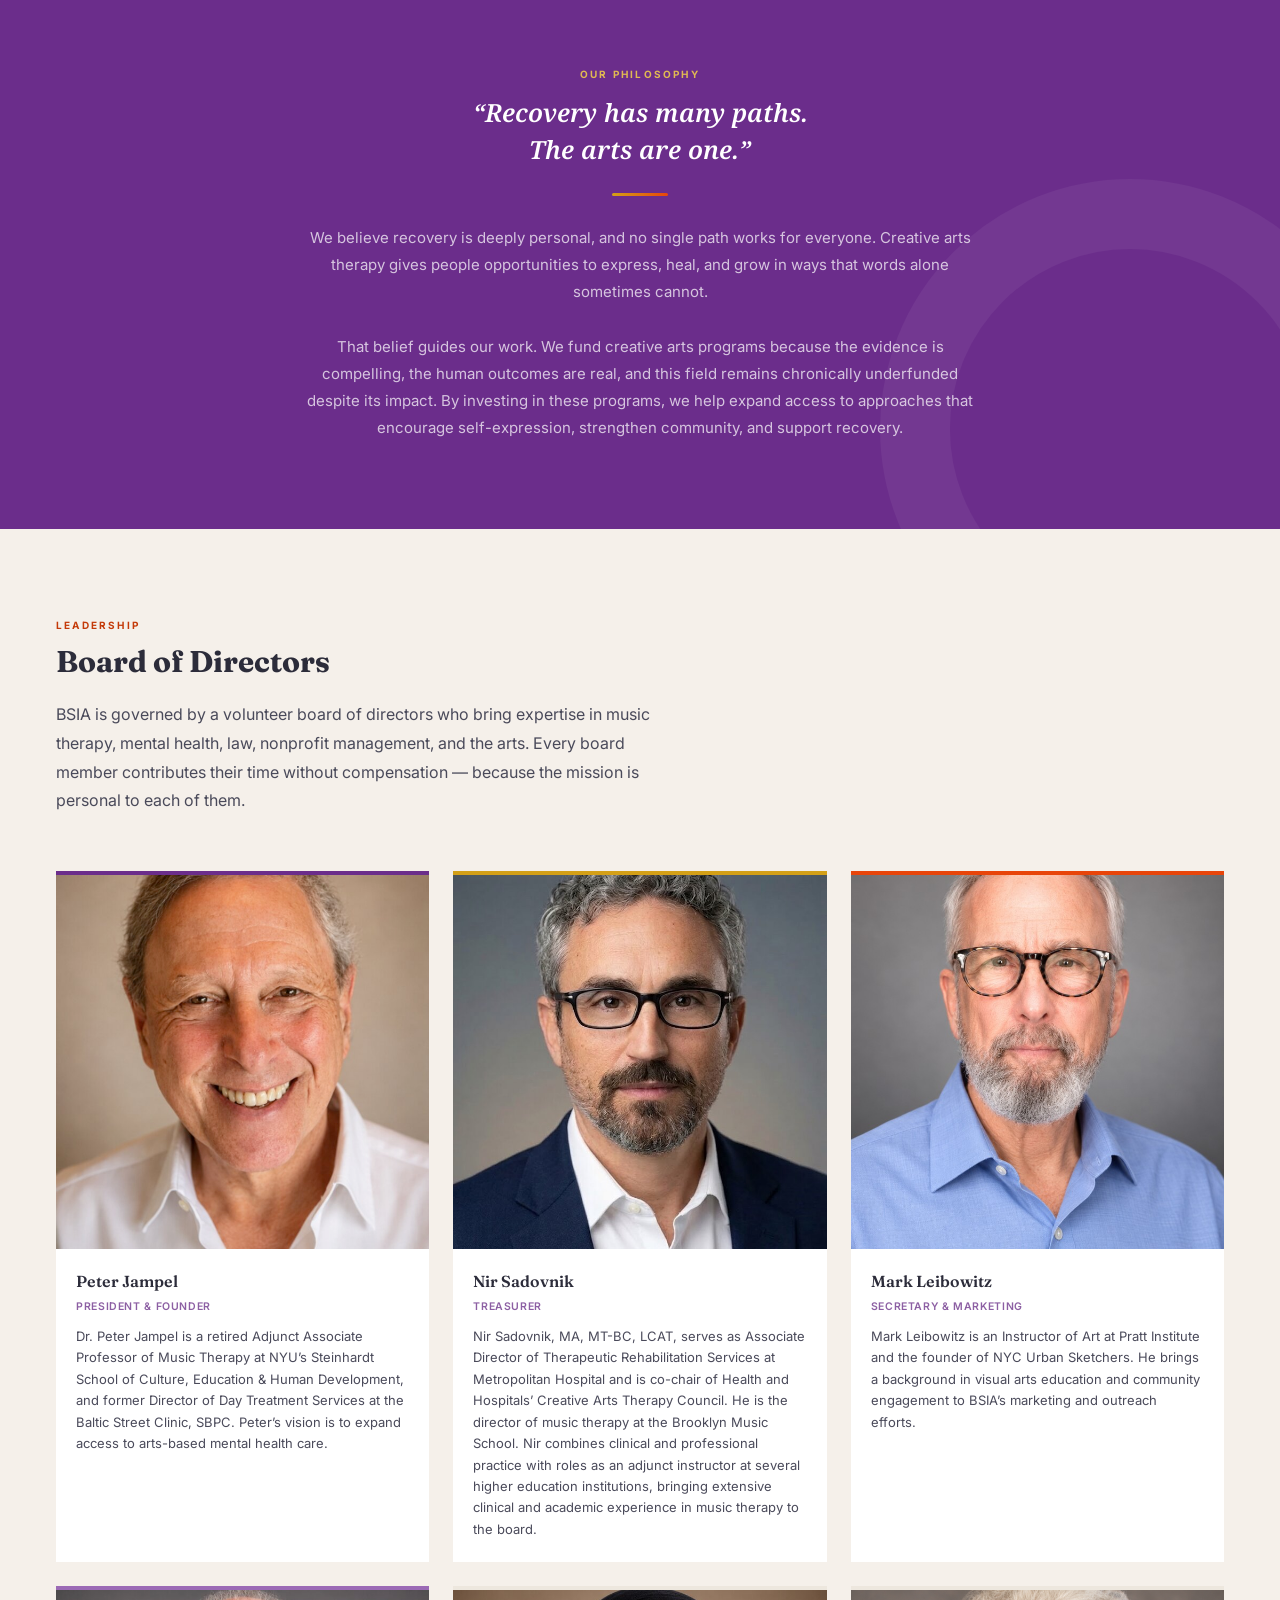
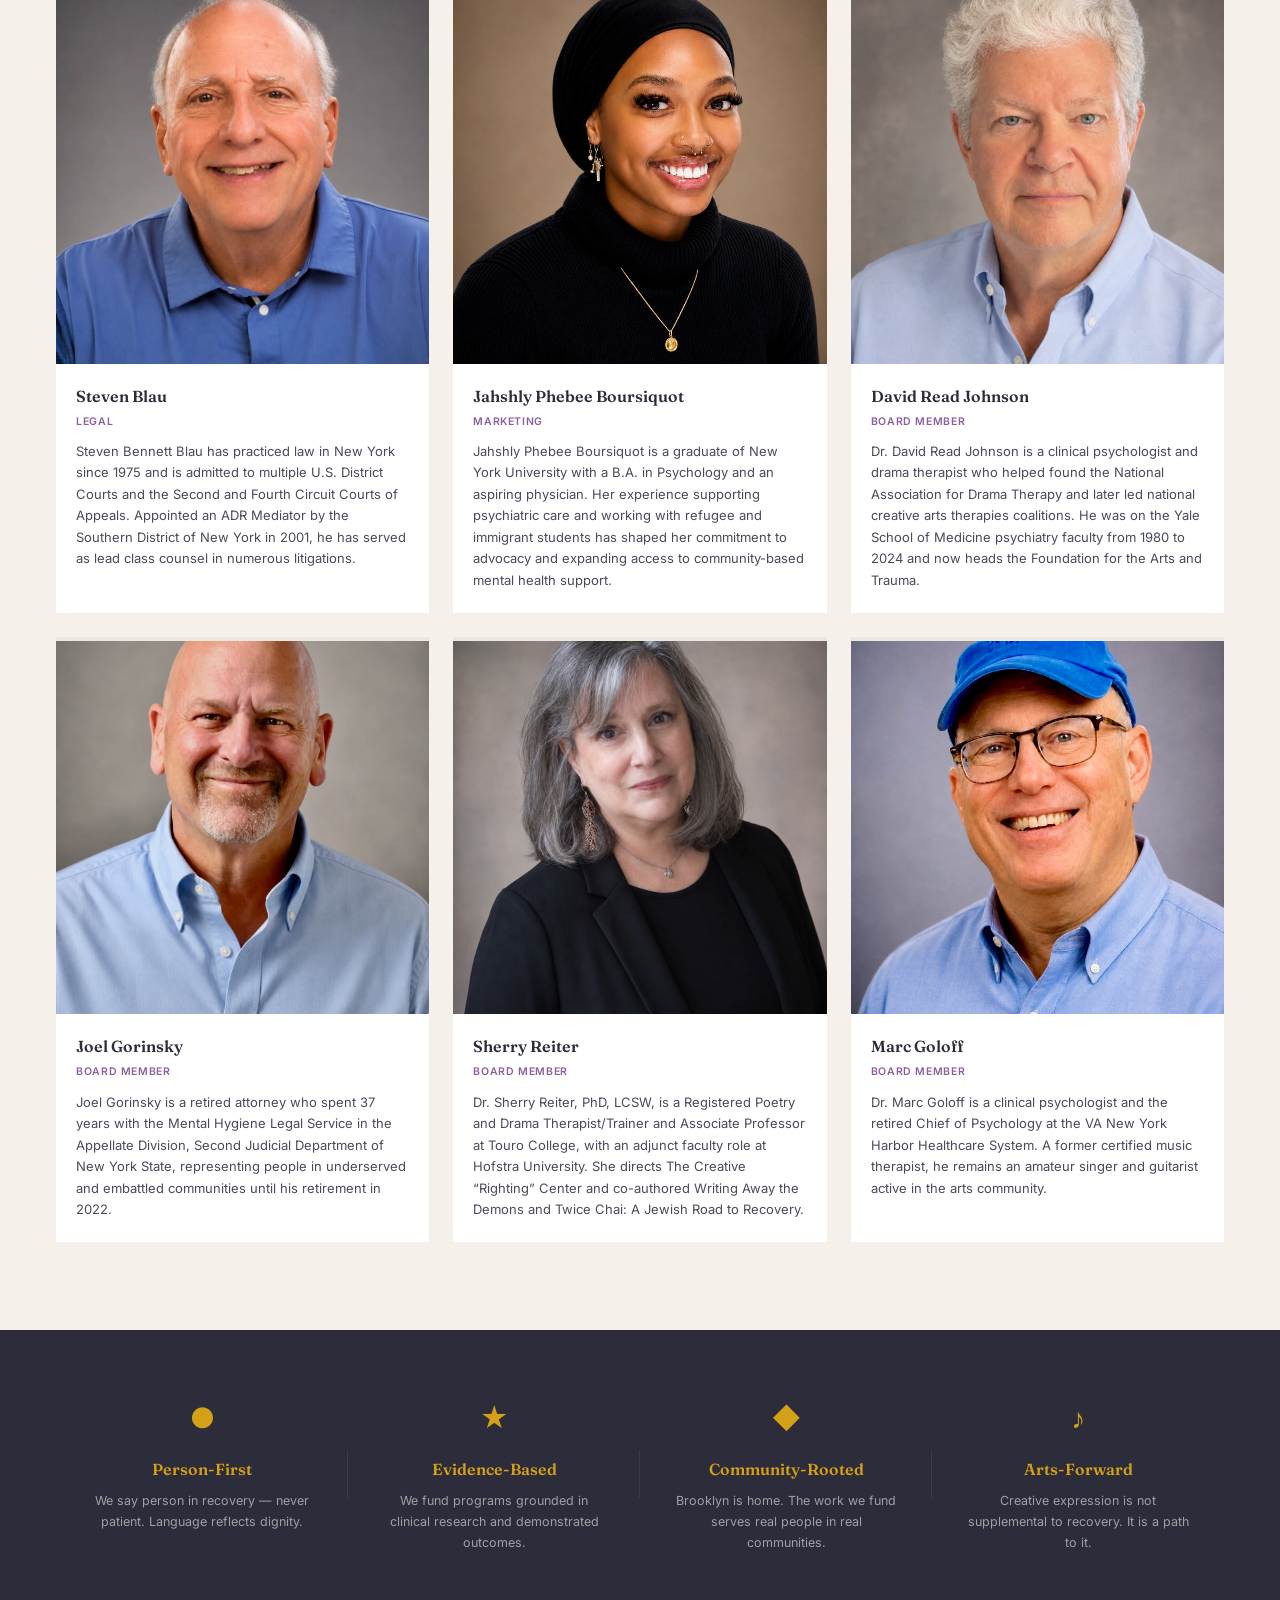
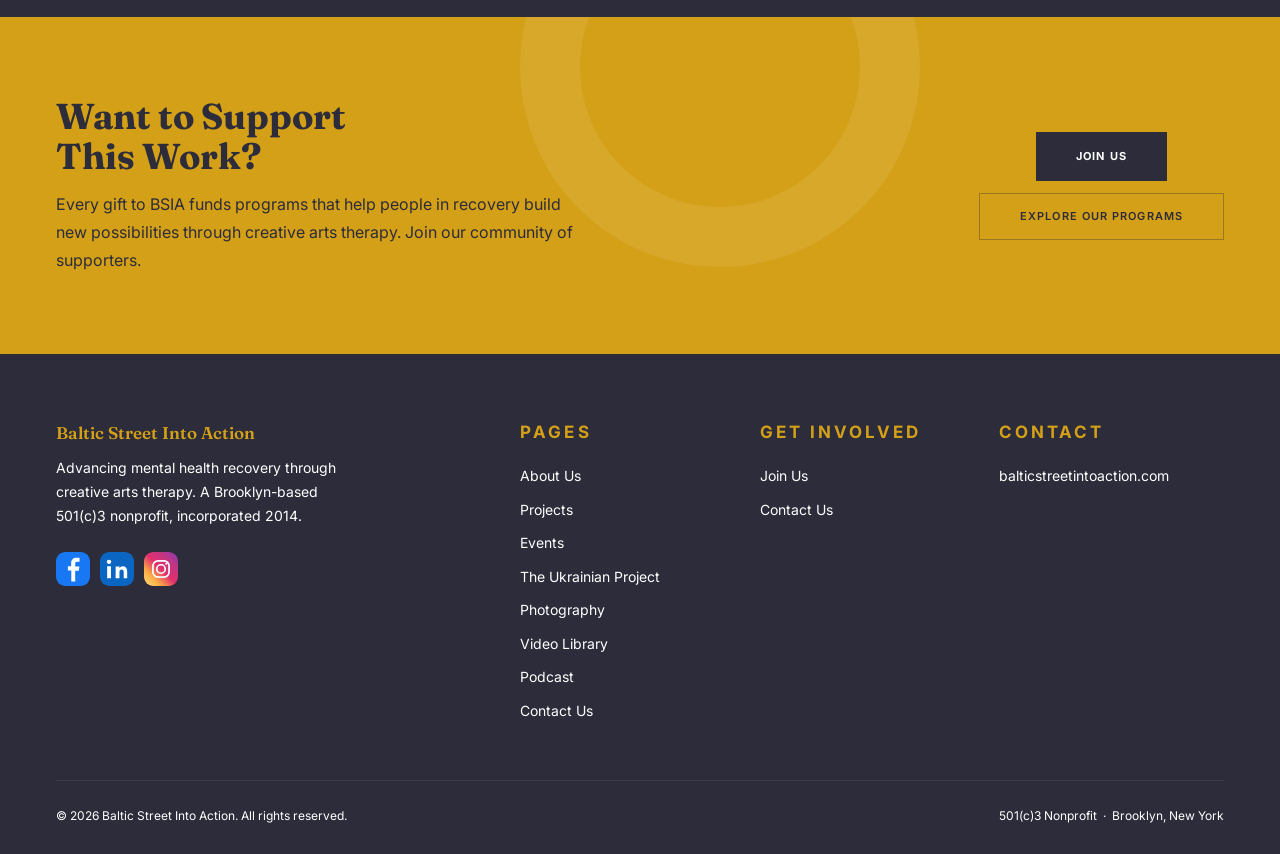
==== commit dc181d2c: "Nav: add The Ukrainian Project between Events and Photography (about-us.html)" ====
--- a/about-us.html
+++ b/about-us.html
@@ -370,6 +370,7 @@
     <li><a href="about-us.html" class="active">About Us</a></li>
     <li><a href="projects.html">Projects</a></li>
     <li><a href="events.html">Events</a></li>
+    <li><a href="ukraine-project.html">The Ukrainian Project</a></li>
     <li><a href="photos.html">Photography</a></li>
     <li><a href="video.html">Video Library</a></li>
     <li><a href="podcasts.html">Podcast</a></li>
@@ -645,6 +646,7 @@
       <h4>Pages</h4>
       <ul>
         <li><a href="about-us.html">About Us</a></li><li><a href="projects.html">Projects</a></li><li><a href="events.html">Events</a></li>
+        <li><a href="ukraine-project.html">The Ukrainian Project</a></li>
         <li><a href="photos.html">Photography</a></li>
         <li><a href="video.html">Video Library</a></li><li><a href="podcasts.html">Podcast</a></li><li><a href="donate.html">Contact Us</a></li>
       </ul>
--- a/styles.css
+++ b/styles.css
@@ -117,3 +117,14 @@
 .footer-soc svg { display:block; width:100%; height:100%; }
 .footer-soc:hover { transform:translateY(-2px); opacity:0.85; }
 .footer-socials { display:flex; gap:10px; }
+
+/* Nav fit on mid-size screens (tablets / small laptops) */
+@media (min-width:901px) and (max-width:1200px) {
+  .nav { padding-left:20px !important; padding-right:20px !important; }
+  .nav-links { gap:13px !important; }
+  .nav-links a { font-size:10.5px !important; white-space:nowrap; }
+  .nav-links .nav-donate, .nav-links .btn-donate { padding:7px 12px !important; }
+}
+@media (min-width:901px) and (max-width:1000px) {
+  .nav-wordmark-sub { display:none; }
+}
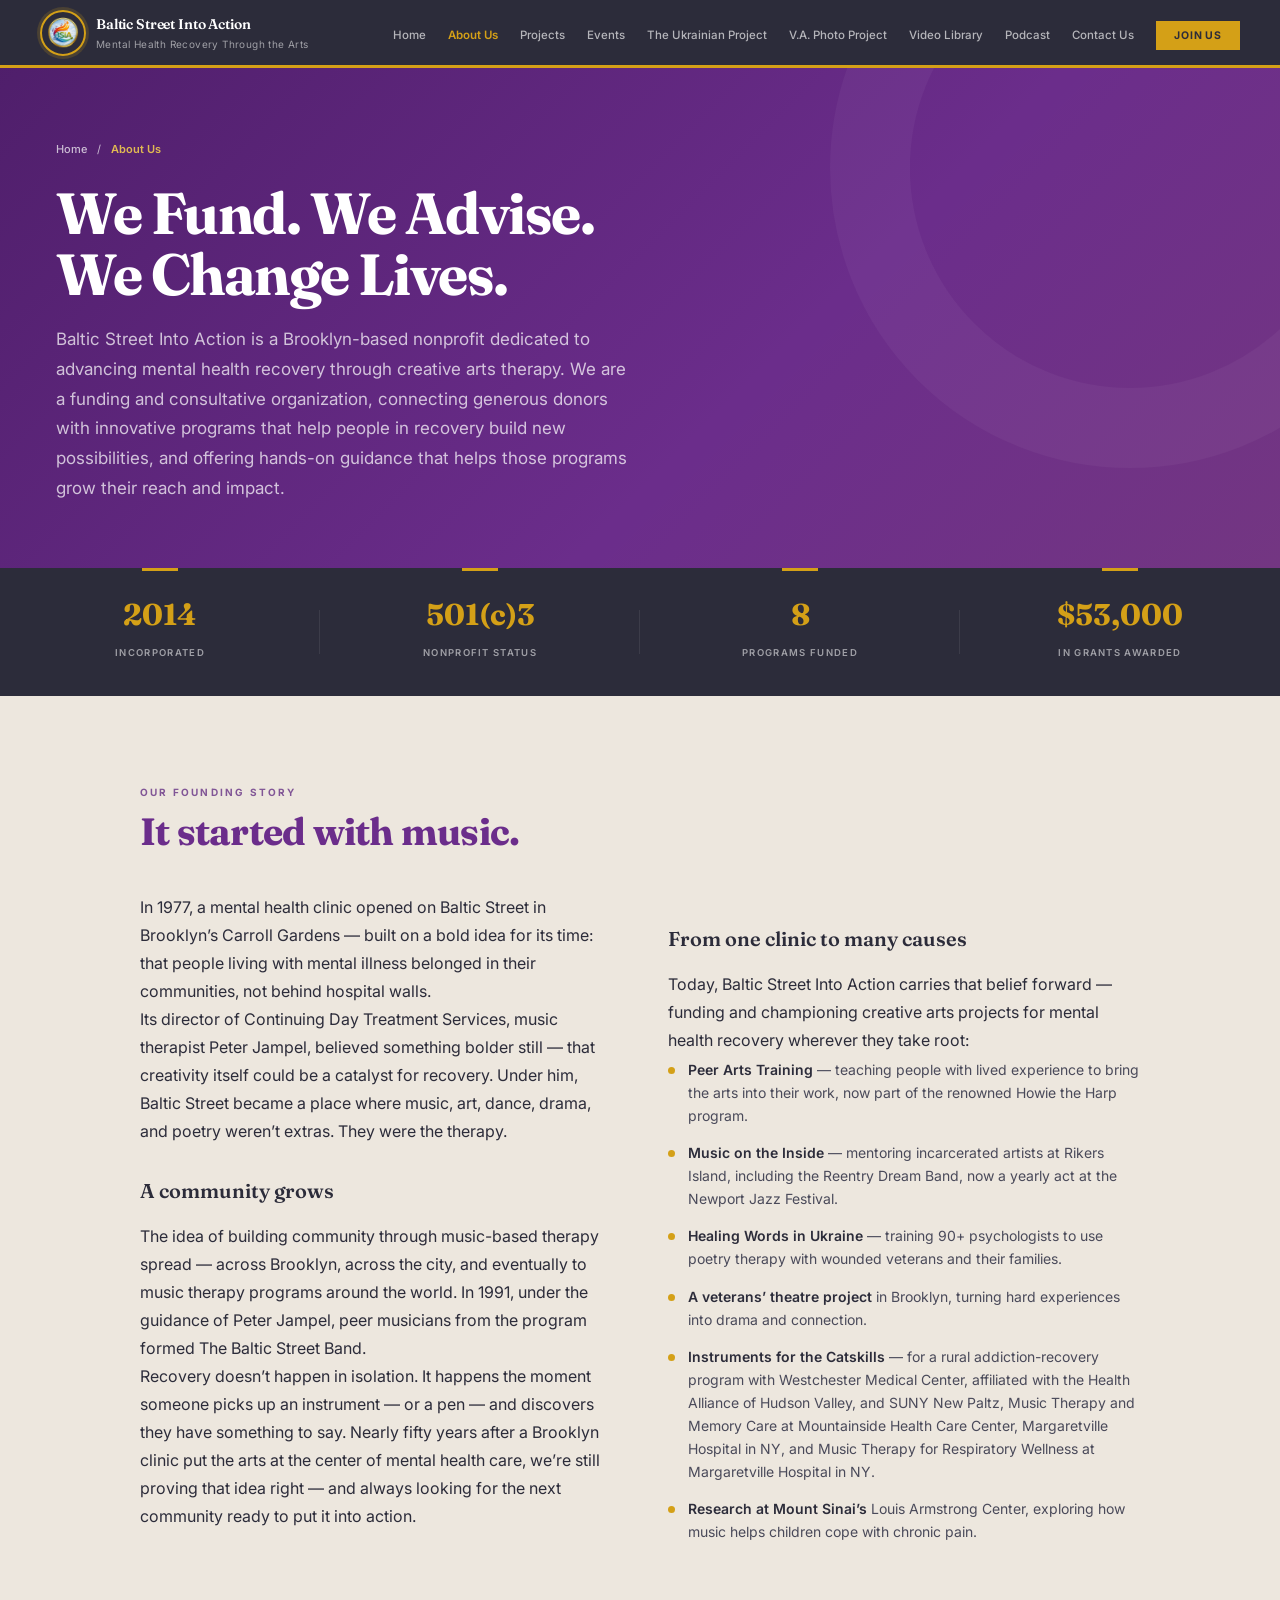
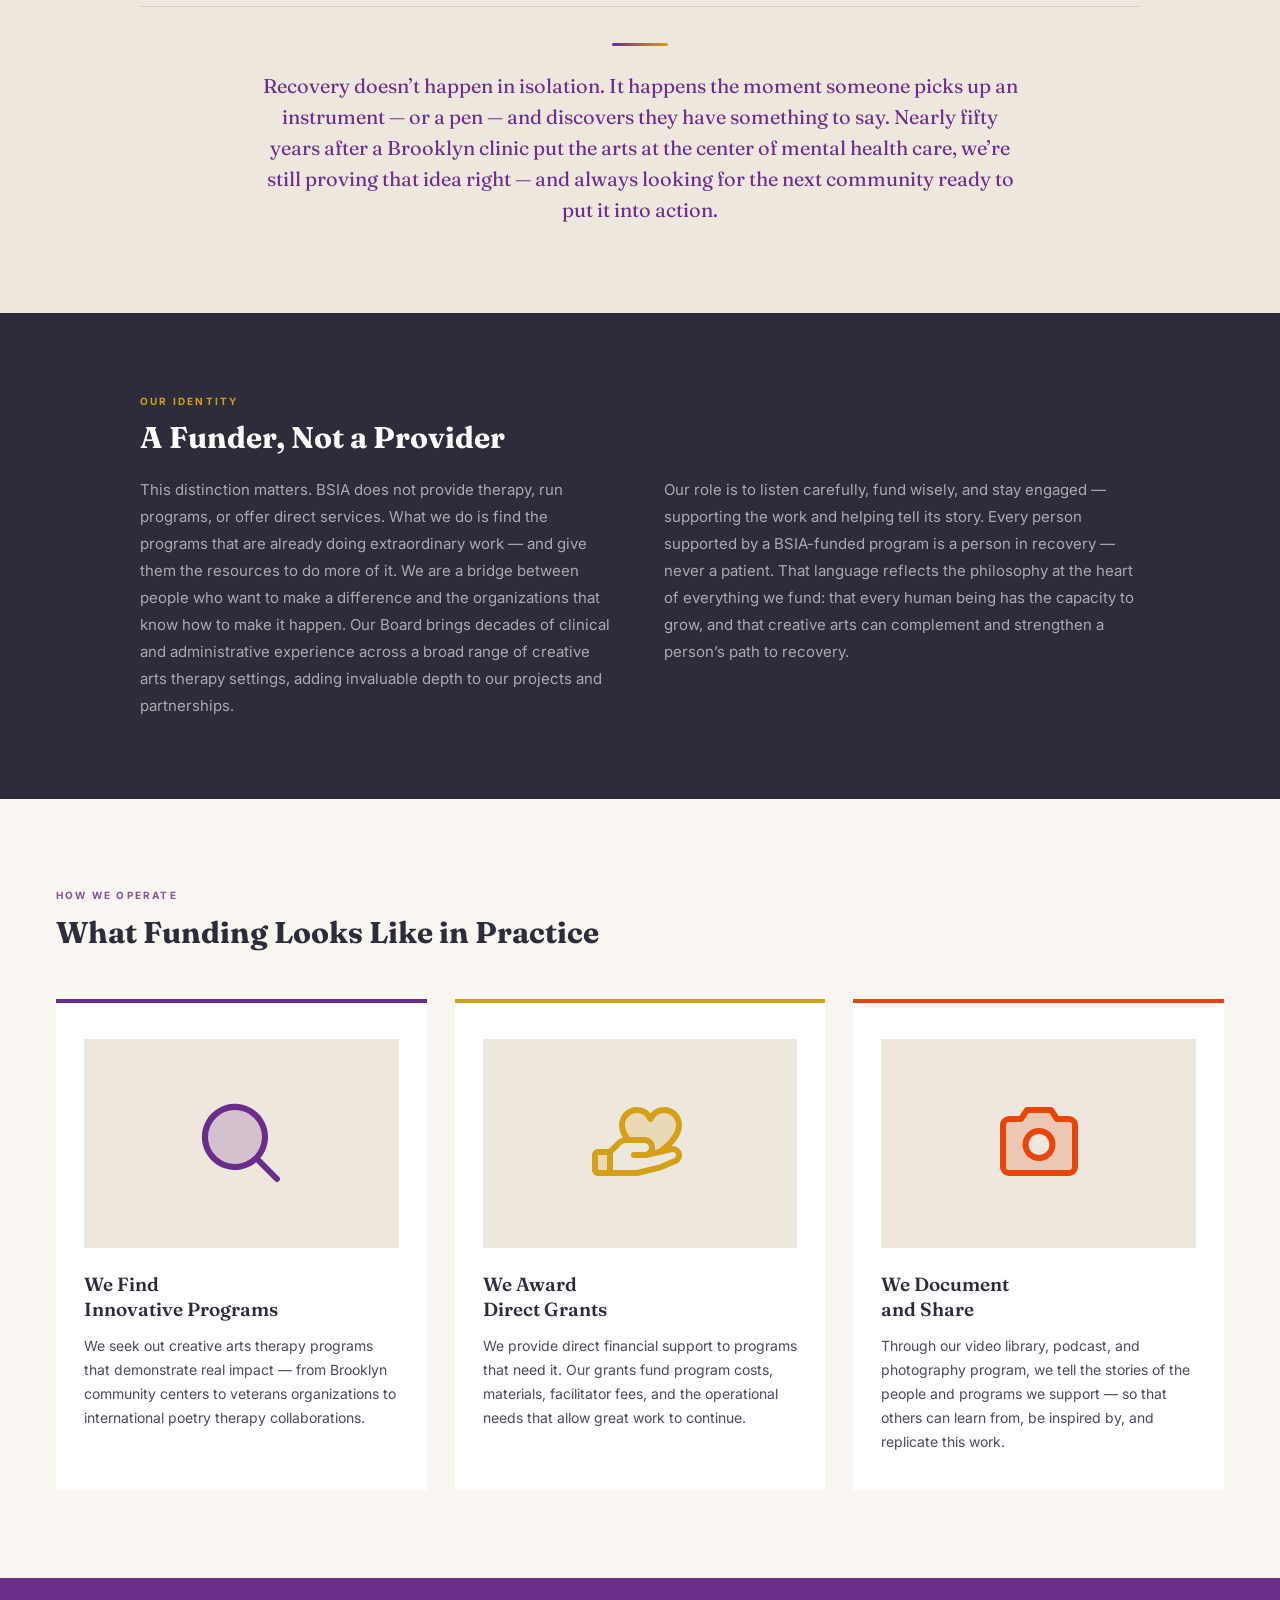
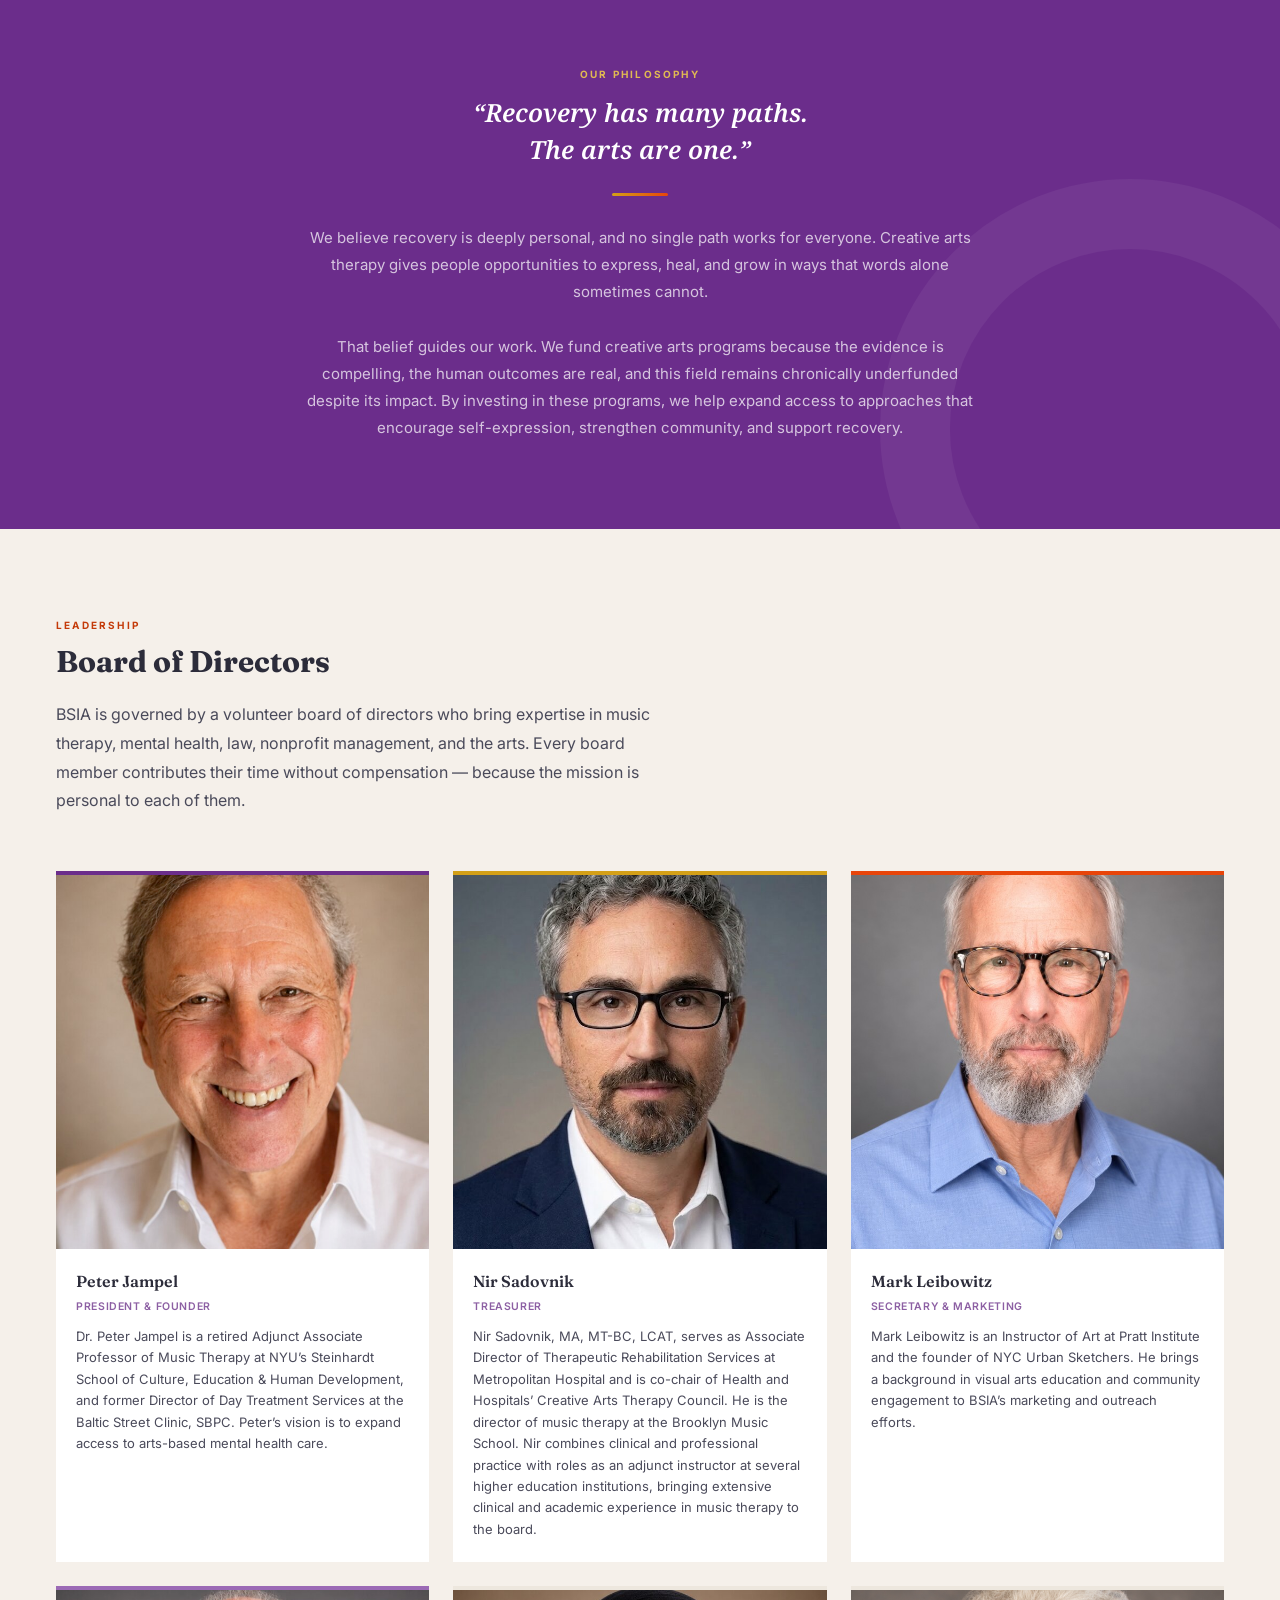
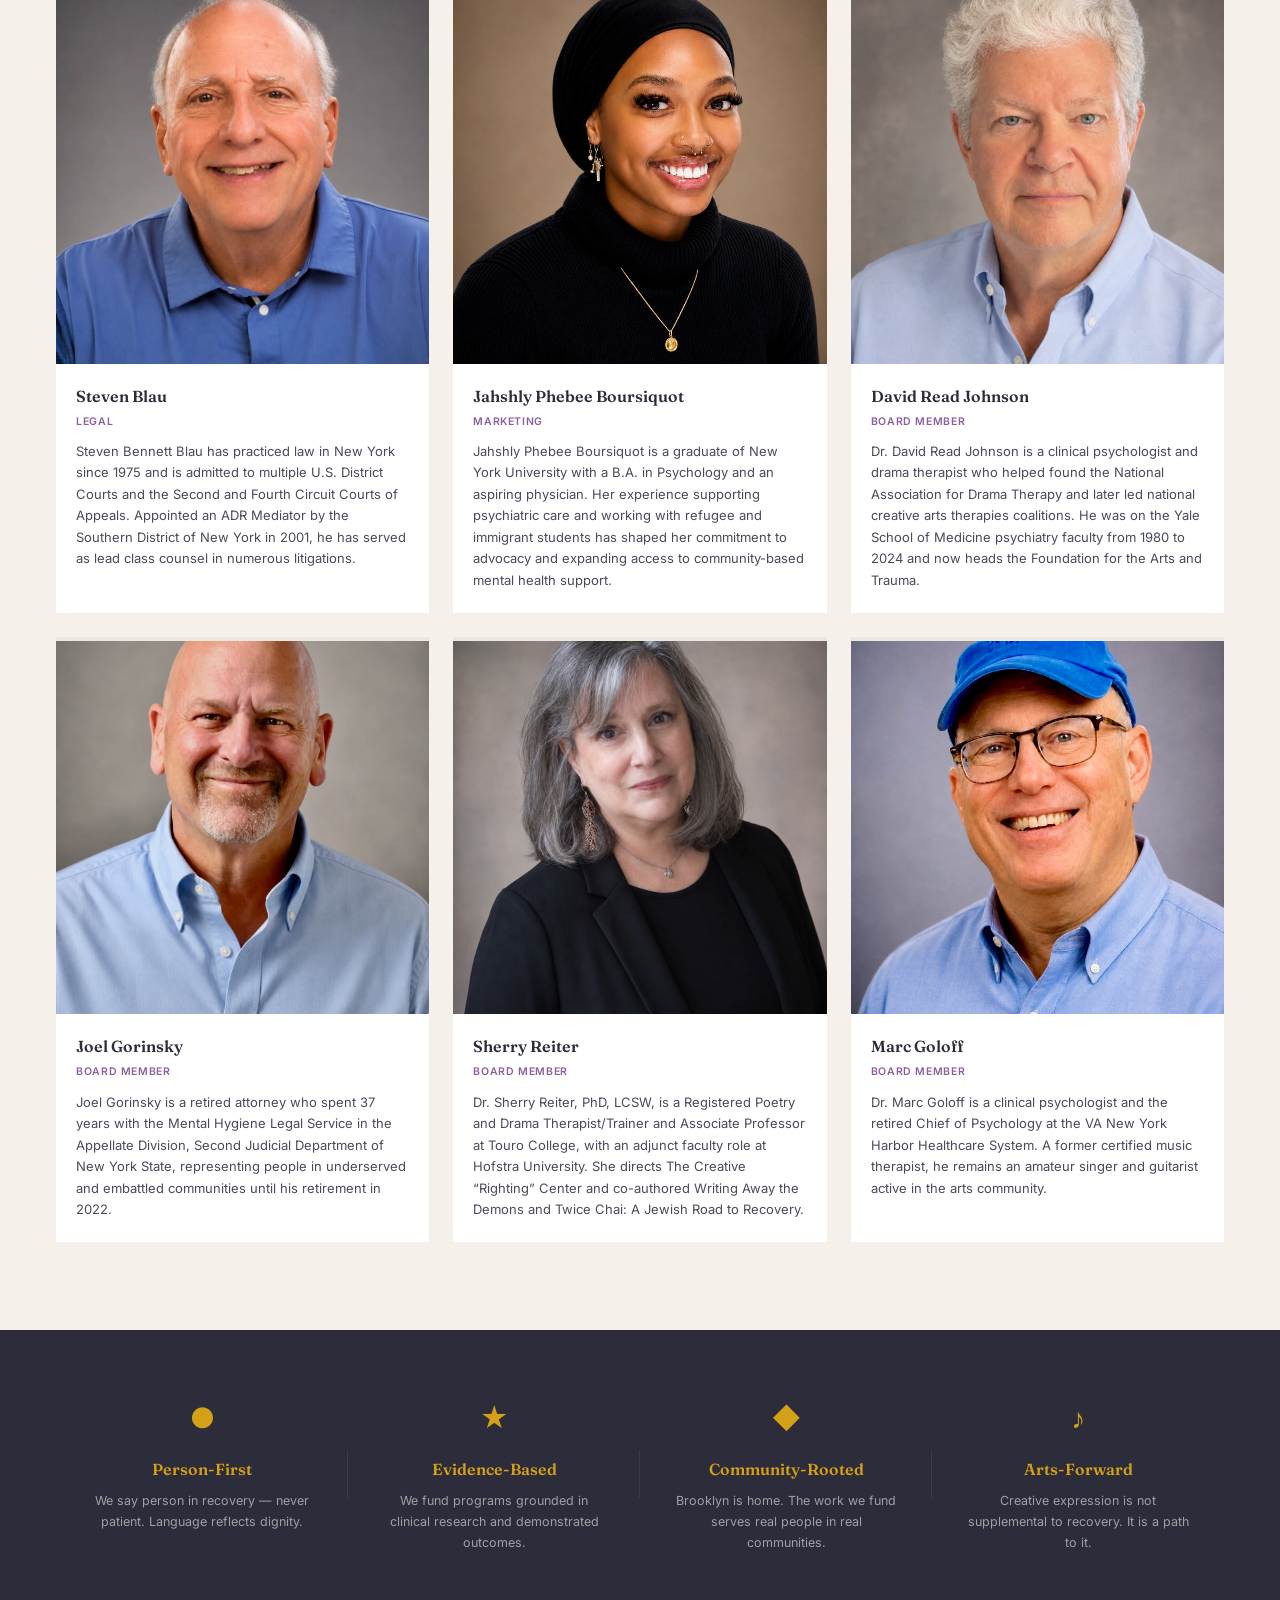
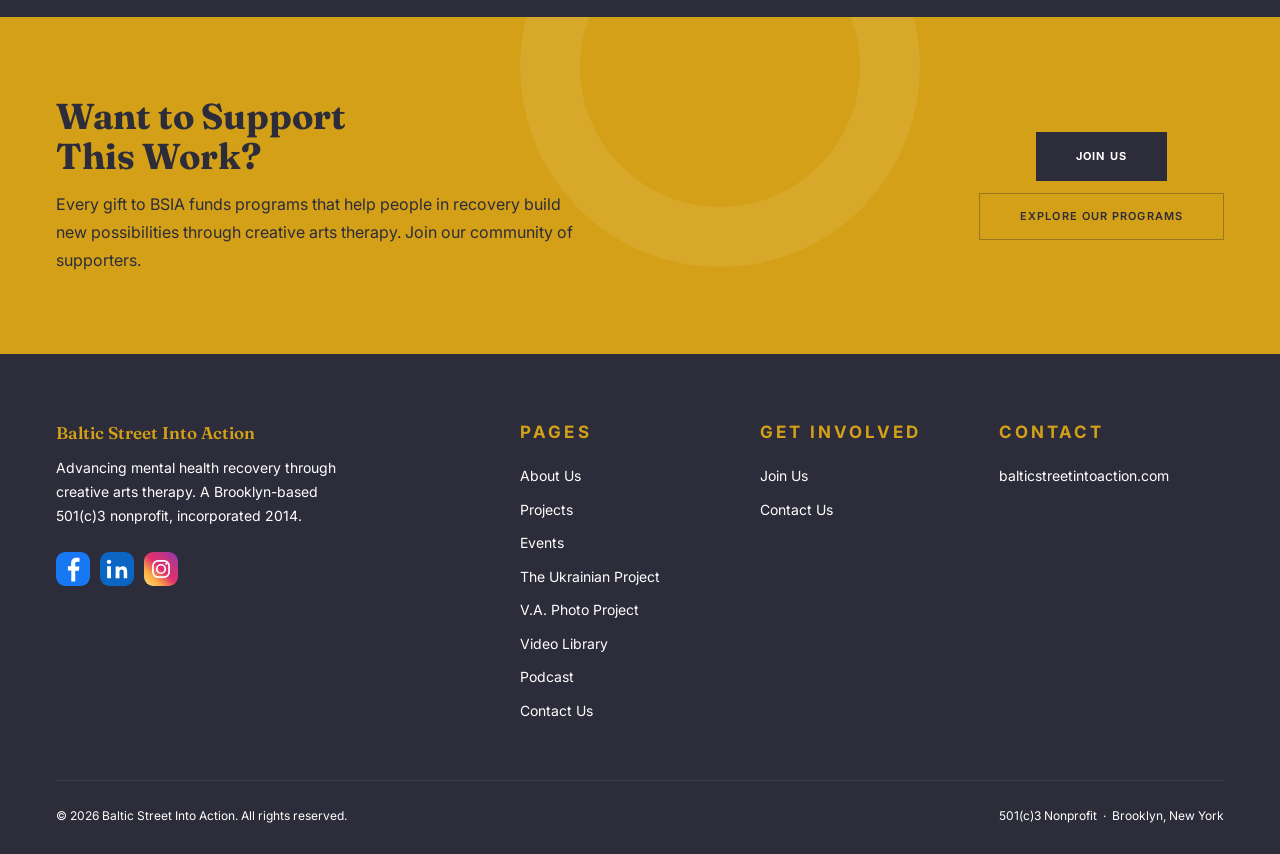
==== commit 7be6b6ad: "Rename Photography tab to V.A. Photo Project (about-us.html)" ====
--- a/about-us.html
+++ b/about-us.html
@@ -371,7 +371,7 @@
     <li><a href="projects.html">Projects</a></li>
     <li><a href="events.html">Events</a></li>
     <li><a href="ukraine-project.html">The Ukrainian Project</a></li>
-    <li><a href="photos.html">Photography</a></li>
+    <li><a href="photos.html">V.A. Photo Project</a></li>
     <li><a href="video.html">Video Library</a></li>
     <li><a href="podcasts.html">Podcast</a></li>
 
@@ -647,7 +647,7 @@
       <ul>
         <li><a href="about-us.html">About Us</a></li><li><a href="projects.html">Projects</a></li><li><a href="events.html">Events</a></li>
         <li><a href="ukraine-project.html">The Ukrainian Project</a></li>
-        <li><a href="photos.html">Photography</a></li>
+        <li><a href="photos.html">V.A. Photo Project</a></li>
         <li><a href="video.html">Video Library</a></li><li><a href="podcasts.html">Podcast</a></li><li><a href="donate.html">Contact Us</a></li>
       </ul>
     </div>
